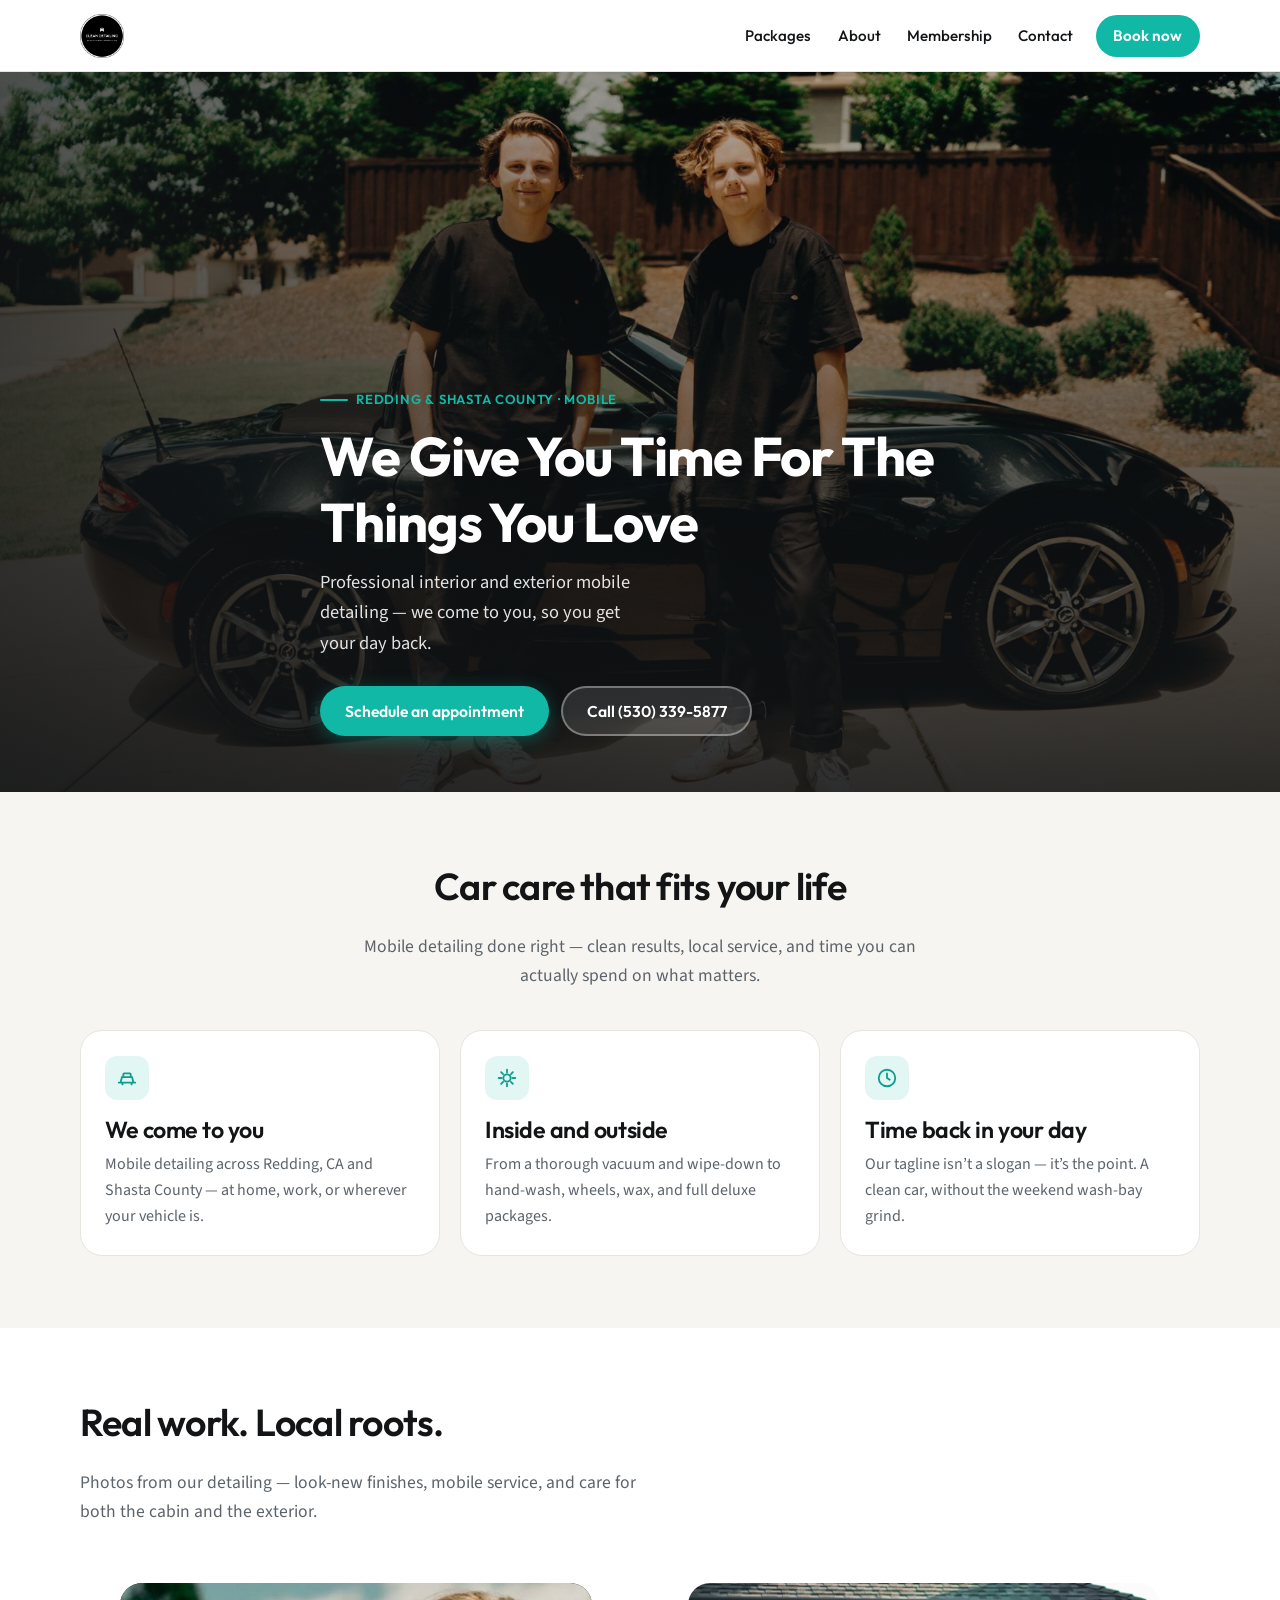
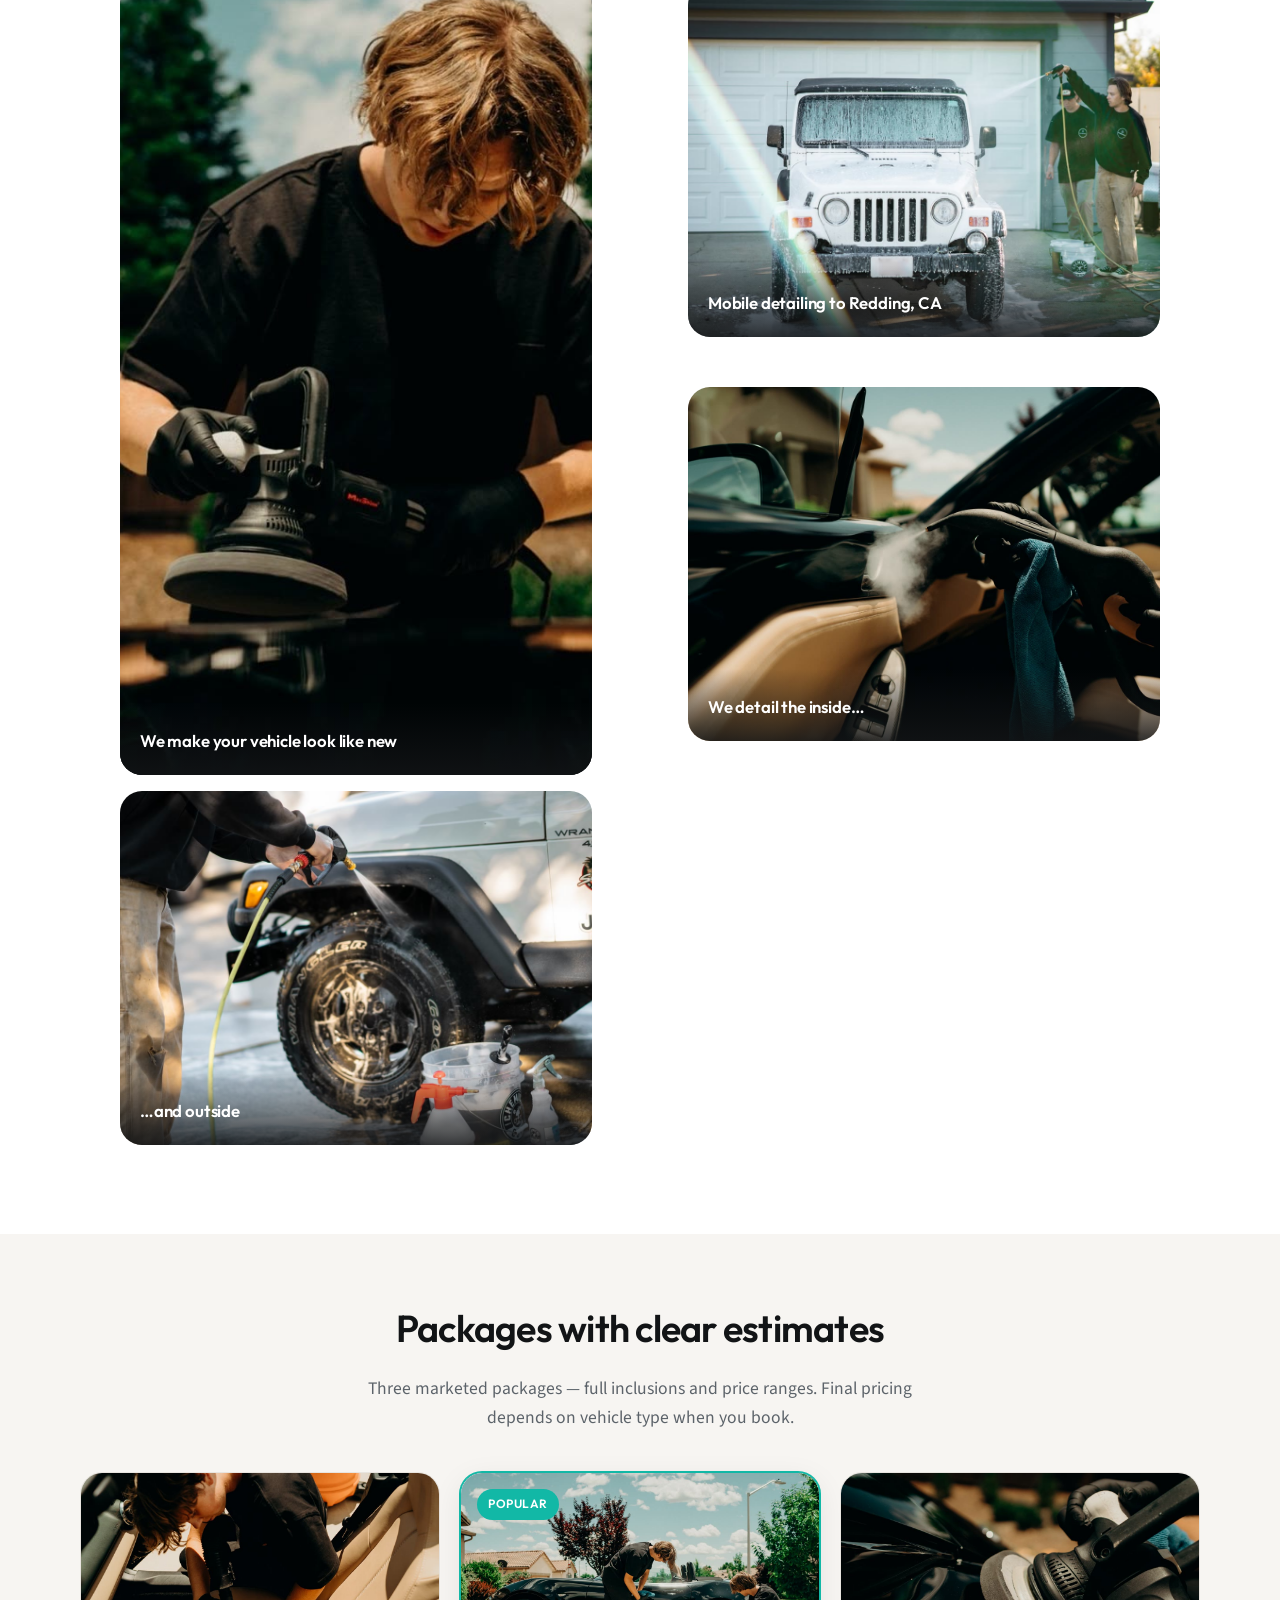
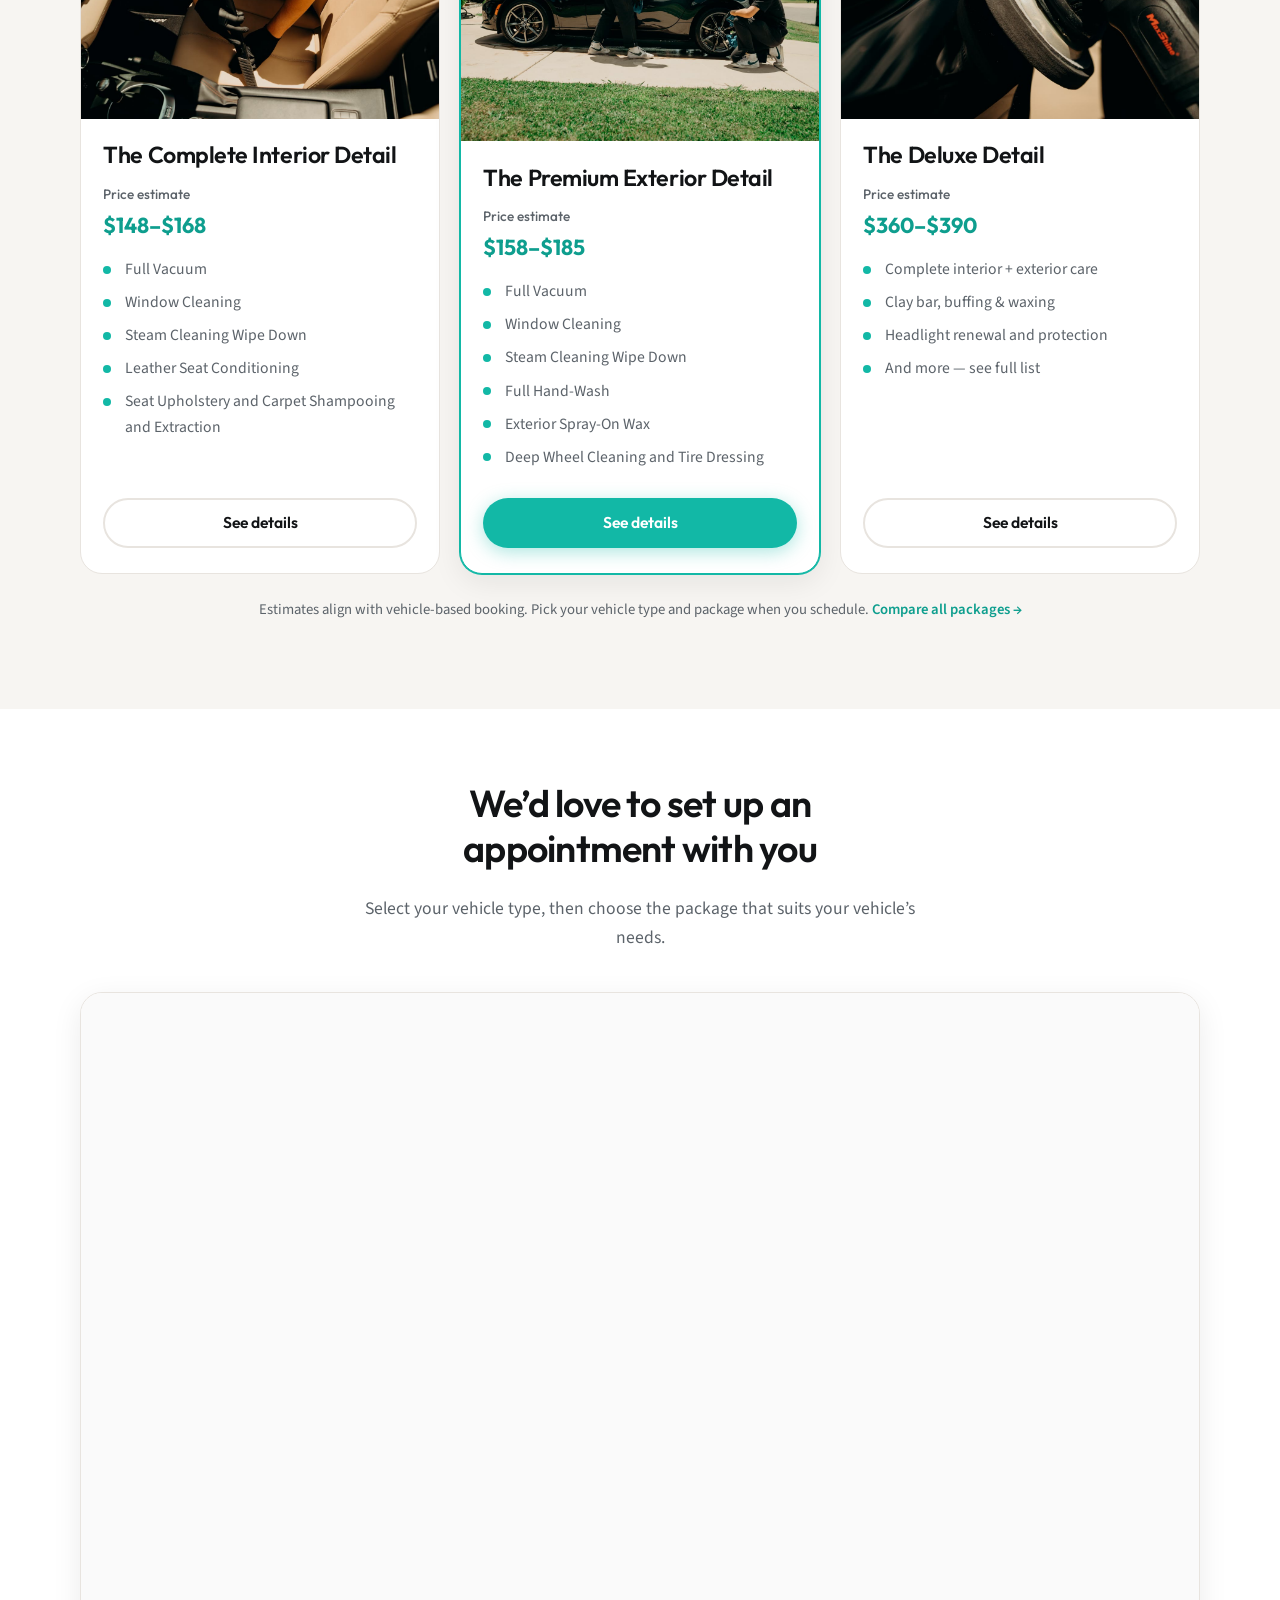
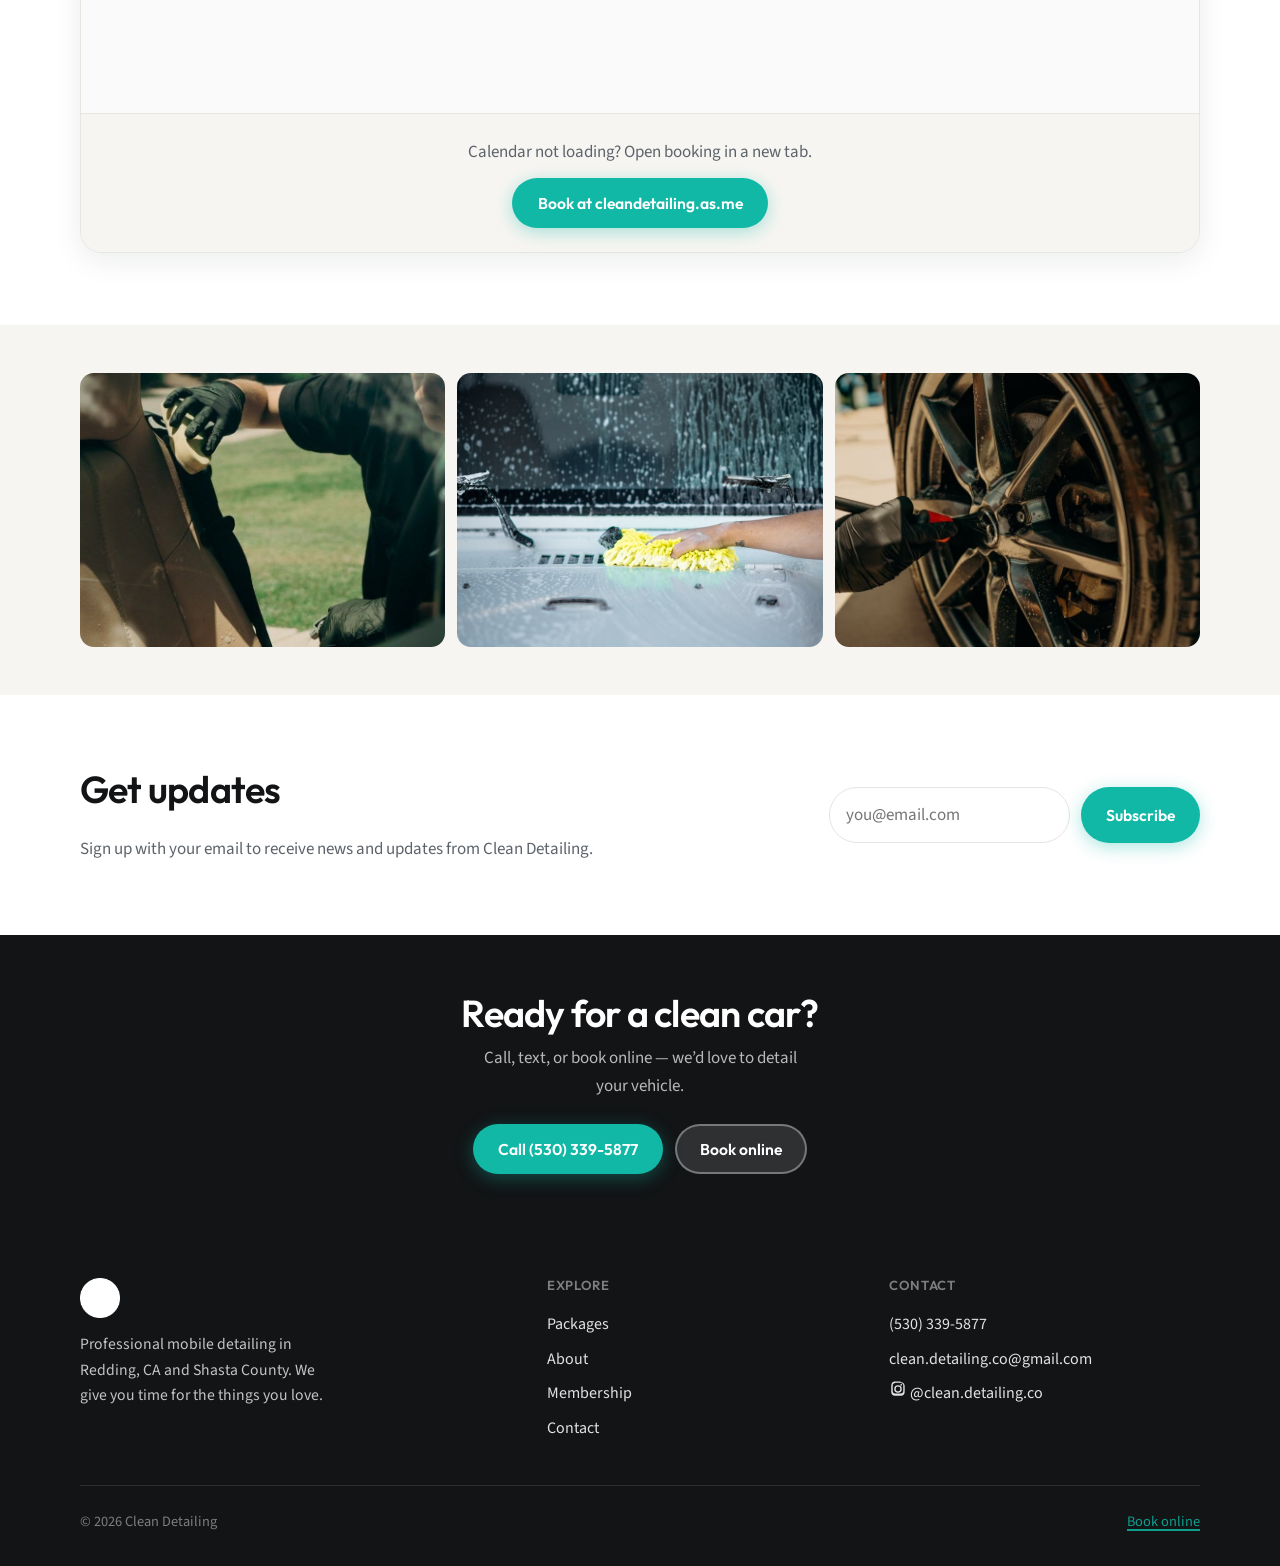
==== index.html @ 46a63266 "Initial commit: Clean Detailing static site redesign Netlify-ready static HTML/CSS/JS for cleandetai" ====
<!DOCTYPE html>
<html lang="en">
<head>
  <meta charset="utf-8">
  <meta name="viewport" content="width=device-width, initial-scale=1">
  <title>Clean Detailing — Mobile Auto Detailing in Redding &amp; Shasta County, CA</title>
  <meta name="description" content="Professional interior &amp; exterior mobile detailing in Redding, CA and Shasta County. We give you time for the things you love. Book online.">
  <link rel="icon" href="assets/img/favicon.ico" sizes="any">
  <link rel="preconnect" href="https://fonts.googleapis.com">
  <link rel="preconnect" href="https://fonts.gstatic.com" crossorigin>
  <link href="https://fonts.googleapis.com/css2?family=Outfit:wght@500;600;700&family=Source+Sans+3:wght@400;500;600&display=swap" rel="stylesheet">
  <link rel="stylesheet" href="assets/css/styles.css">
</head>
<body>
  <header class="site-header">
    <div class="container header-inner">
      <a class="logo" href="index.html">
        <img src="assets/img/logo.png" width="180" height="44" alt="Clean Detailing">
      </a>
      <button class="nav-toggle" type="button" aria-expanded="false" aria-controls="site-nav" aria-label="Open menu">
        <span></span><span></span><span></span>
      </button>
      <nav class="nav" id="site-nav" aria-label="Primary">
        <a href="packages.html">Packages</a>
        <a href="about.html">About</a>
        <a href="membership.html">Membership</a>
        <a href="contact.html">Contact</a>
        <a class="nav-cta" href="#book">Book now</a>
      </nav>
    </div>
  </header>

  <main>
    <section class="hero">
      <div class="hero-media" aria-hidden="true">
        <img src="assets/img/hero.jpg" alt="" width="1800" height="1200" fetchpriority="high">
      </div>
      <div class="container hero-content">
        <p class="eyebrow">Redding &amp; Shasta County · Mobile</p>
        <h1>We Give You Time For The Things You Love</h1>
        <p class="hero-lead">Professional interior and exterior mobile detailing — we come to you, so you get your day back.</p>
        <div class="btn-row">
          <a class="btn btn-primary" href="#book">Schedule an appointment</a>
          <a class="btn btn-ghost-light" href="tel:+15303395877">Call (530) 339-5877</a>
        </div>
      </div>
    </section>

    <section class="section section-warm">
      <div class="container">
        <div class="section-head centered reveal">
          <h2>Car care that fits your life</h2>
          <p>Mobile detailing done right — clean results, local service, and time you can actually spend on what matters.</p>
        </div>
        <div class="value-grid">
          <article class="value-card reveal">
            <div class="value-icon" aria-hidden="true">
              <svg viewBox="0 0 24 24" fill="none" stroke="currentColor" stroke-width="2" stroke-linecap="round"><path d="M3 17h18M5 17l1.5-6h11L19 17M8 11V8a1 1 0 011-1h6a1 1 0 011 1v3M7 17v2M17 17v2"/></svg>
            </div>
            <h3>We come to you</h3>
            <p>Mobile detailing across Redding, CA and Shasta County — at home, work, or wherever your vehicle is.</p>
          </article>
          <article class="value-card reveal">
            <div class="value-icon" aria-hidden="true">
              <svg viewBox="0 0 24 24" fill="none" stroke="currentColor" stroke-width="2" stroke-linecap="round"><path d="M12 3v3M12 18v3M3 12h3M18 12h3M5.6 5.6l2.1 2.1M16.3 16.3l2.1 2.1M5.6 18.4l2.1-2.1M16.3 7.7l2.1-2.1"/><circle cx="12" cy="12" r="4"/></svg>
            </div>
            <h3>Inside and outside</h3>
            <p>From a thorough vacuum and wipe-down to hand-wash, wheels, wax, and full deluxe packages.</p>
          </article>
          <article class="value-card reveal">
            <div class="value-icon" aria-hidden="true">
              <svg viewBox="0 0 24 24" fill="none" stroke="currentColor" stroke-width="2" stroke-linecap="round"><circle cx="12" cy="12" r="9"/><path d="M12 7v5l3 2"/></svg>
            </div>
            <h3>Time back in your day</h3>
            <p>Our tagline isn’t a slogan — it’s the point. A clean car, without the weekend wash-bay grind.</p>
          </article>
        </div>
      </div>
    </section>

    <section class="section">
      <div class="container">
        <div class="section-head reveal">
          <h2>Real work. Local roots.</h2>
          <p>Photos from our detailing — look-new finishes, mobile service, and care for both the cabin and the exterior.</p>
        </div>
        <div class="story-grid">
          <figure class="story-card reveal">
            <img src="assets/img/story-new.jpg" alt="Freshly detailed vehicle with a glossy, like-new finish" width="1200" height="900" loading="lazy">
            <figcaption>We make your vehicle look like new</figcaption>
          </figure>
          <figure class="story-card reveal">
            <img src="assets/img/story-mobile.jpg" alt="Mobile detailing setup serving Redding, California" width="1200" height="900" loading="lazy">
            <figcaption>Mobile detailing to Redding, CA</figcaption>
          </figure>
          <figure class="story-card reveal">
            <img src="assets/img/story-inside.jpg" alt="Clean vehicle interior after vacuum, wipe-down, and detailing" width="1200" height="900" loading="lazy">
            <figcaption>We detail the inside…</figcaption>
          </figure>
          <figure class="story-card reveal">
            <img src="assets/img/story-outside.jpg" alt="Vehicle exterior after hand-wash, wheels, and wax" width="1200" height="900" loading="lazy">
            <figcaption>…and outside</figcaption>
          </figure>
        </div>
      </div>
    </section>

    <section class="section section-warm" id="packages-preview">
      <div class="container">
        <div class="section-head centered reveal">
          <h2>Packages with clear estimates</h2>
          <p>Three marketed packages — full inclusions and price ranges. Final pricing depends on vehicle type when you book.</p>
        </div>
        <div class="pkg-grid">
          <article class="pkg-card reveal">
            <div class="pkg-media">
              <img src="assets/img/pkg-interior.jpg" alt="Interior detailing in progress — seats and cabin" width="1200" height="825" loading="lazy">
            </div>
            <div class="pkg-body">
              <h3>The Complete Interior Detail</h3>
              <p class="pkg-price"><span>Price estimate</span>$148–$168</p>
              <ul>
                <li>Full Vacuum</li>
                <li>Window Cleaning</li>
                <li>Steam Cleaning Wipe Down</li>
                <li>Leather Seat Conditioning</li>
                <li>Seat Upholstery and Carpet Shampooing and Extraction</li>
              </ul>
              <a class="btn btn-secondary" href="packages.html">See details</a>
            </div>
          </article>
          <article class="pkg-card featured reveal">
            <div class="pkg-media">
              <span class="pkg-badge">Popular</span>
              <img src="assets/img/pkg-exterior.jpg" alt="Exterior hand-wash and wheel cleaning on a vehicle" width="1200" height="825" loading="lazy">
            </div>
            <div class="pkg-body">
              <h3>The Premium Exterior Detail</h3>
              <p class="pkg-price"><span>Price estimate</span>$158–$185</p>
              <ul>
                <li>Full Vacuum</li>
                <li>Window Cleaning</li>
                <li>Steam Cleaning Wipe Down</li>
                <li>Full Hand-Wash</li>
                <li>Exterior Spray-On Wax</li>
                <li>Deep Wheel Cleaning and Tire Dressing</li>
              </ul>
              <a class="btn btn-primary" href="packages.html">See details</a>
            </div>
          </article>
          <article class="pkg-card reveal">
            <div class="pkg-media">
              <img src="assets/img/pkg-deluxe.jpg" alt="Fully detailed vehicle after deluxe interior and exterior service" width="1200" height="825" loading="lazy">
            </div>
            <div class="pkg-body">
              <h3>The Deluxe Detail</h3>
              <p class="pkg-price"><span>Price estimate</span>$360–$390</p>
              <ul>
                <li>Complete interior + exterior care</li>
                <li>Clay bar, buffing &amp; waxing</li>
                <li>Headlight renewal and protection</li>
                <li>And more — see full list</li>
              </ul>
              <a class="btn btn-secondary" href="packages.html">See details</a>
            </div>
          </article>
        </div>
        <p class="price-note">Estimates align with vehicle-based booking. Pick your vehicle type and package when you schedule. <a class="inline-link" href="packages.html">Compare all packages →</a></p>
      </div>
    </section>

    <section class="section" id="book">
      <div class="container">
        <div class="section-head centered reveal">
          <h2>We’d love to set up an appointment with you</h2>
          <p>Select your vehicle type, then choose the package that suits your vehicle’s needs.</p>
        </div>
        <div class="booking-wrap reveal">
          <iframe
            class="booking-frame"
            src="https://app.acuityscheduling.com/schedule.php?owner=24860574"
            title="Schedule a Clean Detailing appointment"
            loading="lazy"
            allow="payment"
          ></iframe>
          <div class="booking-fallback">
            <p>Calendar not loading? Open booking in a new tab.</p>
            <a class="btn btn-primary" href="https://cleandetailing.as.me/" target="_blank" rel="noopener noreferrer">Book at cleandetailing.as.me</a>
          </div>
        </div>
      </div>
    </section>

    <section class="section-sm section-warm">
      <div class="container">
        <div class="photo-strip reveal">
          <figure>
            <img src="assets/img/strip-1.jpg" alt="Detailing results — clean exterior finish" width="1000" height="750" loading="lazy">
          </figure>
          <figure>
            <img src="assets/img/strip-2.jpg" alt="Close-up of professional mobile detailing work" width="1000" height="750" loading="lazy">
          </figure>
          <figure>
            <img src="assets/img/strip-3.jpg" alt="Vehicle after Clean Detailing service" width="1000" height="750" loading="lazy">
          </figure>
        </div>
      </div>
    </section>

    <section class="section">
      <div class="container">
        <div class="newsletter-box reveal">
          <div>
            <h2>Get updates</h2>
            <p style="margin:0;color:var(--ink-muted);">Sign up with your email to receive news and updates from Clean Detailing.</p>
          </div>
          <form class="newsletter-form" name="newsletter" method="POST" data-netlify="true" netlify-honeypot="bot-field" action="/thanks.html">
            <input type="hidden" name="form-name" value="newsletter">
            <p class="honeypot" aria-hidden="true">
              <label>Don’t fill this out: <input name="bot-field" tabindex="-1" autocomplete="off"></label>
            </p>
            <label class="sr-only" for="newsletter-email">Email address</label>
            <input id="newsletter-email" type="email" name="email" required placeholder="you@email.com" autocomplete="email">
            <button class="btn btn-primary" type="submit">Subscribe</button>
          </form>
        </div>
      </div>
    </section>

    <section class="cta-band">
      <div class="container">
        <h2>Ready for a clean car?</h2>
        <p>Call, text, or book online — we’d love to detail your vehicle.</p>
        <div class="btn-row">
          <a class="btn btn-primary" href="tel:+15303395877">Call (530) 339-5877</a>
          <a class="btn btn-ghost-light" href="#book">Book online</a>
        </div>
      </div>
    </section>
  </main>

  <footer class="site-footer">
    <div class="container">
      <div class="footer-grid">
        <div class="footer-brand">
          <a class="logo" href="index.html"><img src="assets/img/logo.png" alt="Clean Detailing" width="160" height="40"></a>
          <p>Professional mobile detailing in Redding, CA and Shasta County. We give you time for the things you love.</p>
        </div>
        <div class="footer-col">
          <h4>Explore</h4>
          <a href="packages.html">Packages</a>
          <a href="about.html">About</a>
          <a href="membership.html">Membership</a>
          <a href="contact.html">Contact</a>
        </div>
        <div class="footer-col">
          <h4>Contact</h4>
          <a href="tel:+15303395877">(530) 339-5877</a>
          <a href="mailto:clean.detailing.co@gmail.com">clean.detailing.co@gmail.com</a>
          <a class="footer-social" href="https://instagram.com/clean.detailing.co" target="_blank" rel="noopener noreferrer">
            <svg viewBox="0 0 24 24" fill="currentColor" aria-hidden="true"><path d="M12 7a5 5 0 100 10 5 5 0 000-10zm0 8.2A3.2 3.2 0 1112 8.8a3.2 3.2 0 010 6.4zM17.5 6.4a1.2 1.2 0 11-2.4 0 1.2 1.2 0 012.4 0zM12 2c-2.7 0-3.1.01-4.2.06-2.7.12-4.6 2-4.7 4.7C3.01 8.9 3 9.3 3 12s.01 3.1.06 4.2c.12 2.7 2 4.6 4.7 4.7 1.1.05 1.5.06 4.2.06s3.1-.01 4.2-.06c2.7-.12 4.6-2 4.7-4.7.05-1.1.06-1.5.06-4.2s-.01-3.1-.06-4.2c-.12-2.7-2-4.6-4.7-4.7C15.1 2.01 14.7 2 12 2zm0 1.8c2.7 0 3 .01 4 .06 1.8.08 2.9 1.2 3 3 .05 1 .06 1.3.06 4s-.01 3-.06 4c-.08 1.8-1.2 2.9-3 3-1 .05-1.3.06-4 .06s-3-.01-4-.06c-1.8-.08-2.9-1.2-3-3-.05-1-.06-1.3-.06-4s.01-3 .06-4c.08-1.8 1.2-2.9 3-3 1-.05 1.3-.06 4-.06z"/></svg>
            @clean.detailing.co
          </a>
        </div>
      </div>
      <div class="footer-bottom">
        <span>© <span id="y"></span> Clean Detailing</span>
        <a href="https://cleandetailing.as.me/" target="_blank" rel="noopener noreferrer">Book online</a>
      </div>
    </div>
  </footer>
  <script>document.getElementById("y").textContent = new Date().getFullYear();</script>
  <script src="assets/js/main.js" defer></script>
</body>
</html>
---- assets/css/styles.css ----
/* Clean Detailing — 2026 redesign
   Accent: crisp teal #12B8A6 (water / cleanliness)
   Type: Outfit (headings) + Source Sans 3 (body)
*/

:root {
  --bg: #ffffff;
  --bg-warm: #f7f5f2;
  --bg-dark: #121416;
  --bg-dark-elevated: #1a1d21;
  --ink: #121416;
  --ink-muted: #5c636a;
  --ink-soft: #8a9199;
  --border: #e8e4df;
  --border-dark: #2a2e33;
  --accent: #12b8a6;
  --accent-hover: #0e9e8e;
  --accent-soft: rgba(18, 184, 166, 0.12);
  --accent-glow: rgba(18, 184, 166, 0.35);
  --white: #ffffff;
  --radius: 14px;
  --radius-lg: 22px;
  --shadow: 0 8px 30px rgba(18, 20, 22, 0.08);
  --shadow-lg: 0 20px 50px rgba(18, 20, 22, 0.14);
  --header-h: 72px;
  --font-display: "Outfit", system-ui, sans-serif;
  --font-body: "Source Sans 3", system-ui, sans-serif;
  --ease: cubic-bezier(0.22, 1, 0.36, 1);
  --max: 1120px;
}

*, *::before, *::after { box-sizing: border-box; }

html {
  scroll-behavior: smooth;
  -webkit-text-size-adjust: 100%;
}

body {
  margin: 0;
  font-family: var(--font-body);
  font-size: 1.0625rem;
  line-height: 1.65;
  color: var(--ink);
  background: var(--bg);
  font-weight: 400;
}

img { max-width: 100%; height: auto; display: block; }
a { color: var(--accent-hover); text-decoration-thickness: 1.5px; text-underline-offset: 3px; }
a:hover { color: var(--accent); }
h1, h2, h3, h4 {
  font-family: var(--font-display);
  font-weight: 600;
  line-height: 1.2;
  letter-spacing: -0.02em;
  margin: 0 0 0.6em;
  color: var(--ink);
}
h1 { font-size: clamp(2.1rem, 5vw, 3.4rem); font-weight: 700; }
h2 { font-size: clamp(1.65rem, 3.5vw, 2.35rem); }
h3 { font-size: clamp(1.2rem, 2vw, 1.45rem); }
p { margin: 0 0 1em; }
ul { margin: 0 0 1em; padding-left: 1.15em; }
li { margin-bottom: 0.35em; }

.sr-only {
  position: absolute; width: 1px; height: 1px; padding: 0; margin: -1px;
  overflow: hidden; clip: rect(0,0,0,0); white-space: nowrap; border: 0;
}

.container {
  width: min(100% - 2rem, var(--max));
  margin-inline: auto;
}
.container-wide {
  width: min(100% - 2rem, 1280px);
  margin-inline: auto;
}

/* ----- Header ----- */
.site-header {
  position: sticky;
  top: 0;
  z-index: 100;
  height: var(--header-h);
  background: rgba(255, 255, 255, 0.92);
  backdrop-filter: blur(12px);
  -webkit-backdrop-filter: blur(12px);
  border-bottom: 1px solid var(--border);
  transition: box-shadow 0.3s var(--ease);
}
.site-header.is-scrolled { box-shadow: var(--shadow); }

.header-inner {
  display: flex;
  align-items: center;
  justify-content: space-between;
  height: var(--header-h);
  gap: 1rem;
}

.logo {
  display: flex;
  align-items: center;
  flex-shrink: 0;
  text-decoration: none;
}
.logo img {
  height: 44px;
  width: auto;
}

.nav {
  display: flex;
  align-items: center;
  gap: 0.15rem;
}
.nav a {
  font-family: var(--font-display);
  font-weight: 500;
  font-size: 0.95rem;
  color: var(--ink);
  text-decoration: none;
  padding: 0.45rem 0.75rem;
  border-radius: 8px;
  transition: background 0.2s, color 0.2s;
}
.nav a:hover,
.nav a[aria-current="page"] {
  background: var(--accent-soft);
  color: var(--accent-hover);
}

.nav-cta {
  display: inline-flex;
  align-items: center;
  gap: 0.4rem;
  margin-left: 0.5rem;
  padding: 0.55rem 1.1rem !important;
  background: var(--accent) !important;
  color: var(--white) !important;
  border-radius: 999px !important;
  font-weight: 600 !important;
}
.nav-cta:hover {
  background: var(--accent-hover) !important;
  color: var(--white) !important;
}

.nav-toggle {
  display: none;
  width: 44px;
  height: 44px;
  border: 1px solid var(--border);
  border-radius: 10px;
  background: var(--bg);
  cursor: pointer;
  align-items: center;
  justify-content: center;
  flex-direction: column;
  gap: 5px;
  padding: 0;
}
.nav-toggle span {
  display: block;
  width: 18px;
  height: 2px;
  background: var(--ink);
  border-radius: 1px;
  transition: transform 0.25s var(--ease), opacity 0.2s;
}
.nav-toggle[aria-expanded="true"] span:nth-child(1) { transform: translateY(7px) rotate(45deg); }
.nav-toggle[aria-expanded="true"] span:nth-child(2) { opacity: 0; }
.nav-toggle[aria-expanded="true"] span:nth-child(3) { transform: translateY(-7px) rotate(-45deg); }

@media (max-width: 860px) {
  .nav-toggle { display: flex; }
  .nav {
    position: fixed;
    inset: var(--header-h) 0 auto 0;
    flex-direction: column;
    align-items: stretch;
    gap: 0.25rem;
    padding: 1rem;
    background: var(--bg);
    border-bottom: 1px solid var(--border);
    box-shadow: var(--shadow-lg);
    transform: translateY(-120%);
    opacity: 0;
    pointer-events: none;
    transition: transform 0.35s var(--ease), opacity 0.25s;
  }
  .nav.is-open {
    transform: translateY(0);
    opacity: 1;
    pointer-events: auto;
  }
  .nav a { padding: 0.85rem 1rem; }
  .nav-cta { margin: 0.5rem 0 0; justify-content: center; }
}

/* ----- Buttons ----- */
.btn {
  display: inline-flex;
  align-items: center;
  justify-content: center;
  gap: 0.45rem;
  font-family: var(--font-display);
  font-weight: 600;
  font-size: 0.98rem;
  padding: 0.85rem 1.45rem;
  border-radius: 999px;
  border: 2px solid transparent;
  text-decoration: none;
  cursor: pointer;
  transition: background 0.2s, color 0.2s, border-color 0.2s, transform 0.2s var(--ease), box-shadow 0.2s;
  line-height: 1.2;
}
.btn:active { transform: scale(0.98); }
.btn-primary {
  background: var(--accent);
  color: var(--white);
  box-shadow: 0 4px 18px var(--accent-glow);
}
.btn-primary:hover {
  background: var(--accent-hover);
  color: var(--white);
}
.btn-secondary {
  background: transparent;
  color: var(--ink);
  border-color: var(--border);
}
.btn-secondary:hover {
  border-color: var(--accent);
  color: var(--accent-hover);
  background: var(--accent-soft);
}
.btn-dark {
  background: var(--bg-dark);
  color: var(--white);
}
.btn-dark:hover {
  background: var(--bg-dark-elevated);
  color: var(--white);
}
.btn-ghost-light {
  background: rgba(255,255,255,0.12);
  color: var(--white);
  border-color: rgba(255,255,255,0.35);
}
.btn-ghost-light:hover {
  background: rgba(255,255,255,0.22);
  color: var(--white);
}
.btn-row {
  display: flex;
  flex-wrap: wrap;
  gap: 0.75rem;
  margin-top: 1.5rem;
}

/* ----- Hero ----- */
.hero {
  position: relative;
  min-height: min(88vh, 720px);
  display: grid;
  align-items: end;
  color: var(--white);
  overflow: hidden;
  background: var(--bg-dark);
}
.hero-media {
  position: absolute;
  inset: 0;
}
.hero-media img {
  width: 100%;
  height: 100%;
  object-fit: cover;
  object-position: center 40%;
}
.hero-media::after {
  content: "";
  position: absolute;
  inset: 0;
  background:
    linear-gradient(180deg, rgba(18,20,22,0.25) 0%, rgba(18,20,22,0.55) 45%, rgba(18,20,22,0.88) 100%),
    linear-gradient(90deg, rgba(18,20,22,0.55) 0%, transparent 55%);
}
.hero-content {
  position: relative;
  z-index: 1;
  padding: 4.5rem 0 3.5rem;
  max-width: 640px;
}
.eyebrow {
  display: inline-flex;
  align-items: center;
  gap: 0.5rem;
  font-family: var(--font-display);
  font-size: 0.82rem;
  font-weight: 600;
  letter-spacing: 0.06em;
  text-transform: uppercase;
  color: var(--accent);
  margin-bottom: 0.85rem;
}
.eyebrow::before {
  content: "";
  width: 28px;
  height: 2px;
  background: var(--accent);
  border-radius: 1px;
}
.hero h1 {
  color: var(--white);
  margin-bottom: 0.75rem;
}
.hero-lead {
  font-size: 1.15rem;
  color: rgba(255,255,255,0.88);
  max-width: 36ch;
  margin-bottom: 0;
}
.hero .btn-row { margin-top: 1.75rem; }

/* ----- Sections ----- */
.section {
  padding: 4.5rem 0;
}
.section-sm { padding: 3rem 0; }
.section-dark {
  background: var(--bg-dark);
  color: rgba(255,255,255,0.88);
}
.section-dark h2,
.section-dark h3 { color: var(--white); }
.section-warm { background: var(--bg-warm); }
.section-head {
  max-width: 560px;
  margin-bottom: 2.5rem;
}
.section-head.centered {
  margin-inline: auto;
  text-align: center;
}
.section-head p {
  color: var(--ink-muted);
  font-size: 1.1rem;
  margin: 0;
}
.section-dark .section-head p { color: rgba(255,255,255,0.7); }
.accent-dot {
  color: var(--accent);
}

/* ----- Value props ----- */
.value-grid {
  display: grid;
  grid-template-columns: repeat(3, 1fr);
  gap: 1.25rem;
}
@media (max-width: 800px) {
  .value-grid { grid-template-columns: 1fr; }
}
.value-card {
  background: var(--bg);
  border: 1px solid var(--border);
  border-radius: var(--radius-lg);
  padding: 1.6rem 1.5rem;
  transition: border-color 0.25s, box-shadow 0.25s var(--ease), transform 0.25s var(--ease);
}
.value-card:hover {
  border-color: var(--accent);
  box-shadow: var(--shadow);
  transform: translateY(-3px);
}
.value-icon {
  width: 44px;
  height: 44px;
  border-radius: 12px;
  background: var(--accent-soft);
  color: var(--accent-hover);
  display: grid;
  place-items: center;
  margin-bottom: 1rem;
}
.value-icon svg { width: 22px; height: 22px; }
.value-card h3 { margin-bottom: 0.4rem; }
.value-card p {
  color: var(--ink-muted);
  margin: 0;
  font-size: 1rem;
}

/* ----- Photo story ----- */
.story-grid {
  display: grid;
  grid-template-columns: repeat(2, 1fr);
  gap: 1rem;
}
@media (max-width: 700px) {
  .story-grid { grid-template-columns: 1fr; }
}
.story-card {
  position: relative;
  border-radius: var(--radius-lg);
  overflow: hidden;
  aspect-ratio: 4 / 3;
  background: var(--bg-dark);
}
.story-card img {
  width: 100%;
  height: 100%;
  object-fit: cover;
  transition: transform 0.6s var(--ease);
}
.story-card:hover img { transform: scale(1.04); }
.story-card figcaption {
  position: absolute;
  left: 0; right: 0; bottom: 0;
  padding: 1.5rem 1.25rem 1.25rem;
  background: linear-gradient(transparent, rgba(18,20,22,0.85));
  color: var(--white);
  font-family: var(--font-display);
  font-weight: 600;
  font-size: 1.05rem;
  letter-spacing: -0.01em;
}
.story-card.tall { aspect-ratio: 3 / 4; }
@media (min-width: 701px) {
  .story-grid .story-card:nth-child(1) { grid-row: span 2; aspect-ratio: auto; min-height: 100%; }
  .story-grid .story-card:nth-child(1) img { position: absolute; inset: 0; }
}

/* ----- Package cards ----- */
.pkg-grid {
  display: grid;
  grid-template-columns: repeat(3, 1fr);
  gap: 1.25rem;
  align-items: stretch;
}
@media (max-width: 900px) {
  .pkg-grid { grid-template-columns: 1fr; max-width: 420px; margin-inline: auto; }
}
.pkg-card {
  background: var(--bg);
  border: 1px solid var(--border);
  border-radius: var(--radius-lg);
  overflow: hidden;
  display: flex;
  flex-direction: column;
  transition: box-shadow 0.3s var(--ease), transform 0.3s var(--ease), border-color 0.3s;
}
.pkg-card:hover {
  box-shadow: var(--shadow-lg);
  transform: translateY(-4px);
  border-color: transparent;
}
.pkg-card.featured {
  border-color: var(--accent);
  box-shadow: 0 0 0 1px var(--accent), var(--shadow);
}
.pkg-badge {
  position: absolute;
  top: 1rem;
  left: 1rem;
  background: var(--accent);
  color: var(--white);
  font-family: var(--font-display);
  font-size: 0.75rem;
  font-weight: 600;
  letter-spacing: 0.04em;
  text-transform: uppercase;
  padding: 0.35rem 0.7rem;
  border-radius: 999px;
}
.pkg-media {
  position: relative;
  aspect-ratio: 16 / 11;
  background: var(--bg-dark);
}
.pkg-media img {
  width: 100%;
  height: 100%;
  object-fit: cover;
}
.pkg-body {
  padding: 1.4rem 1.4rem 1.6rem;
  display: flex;
  flex-direction: column;
  flex: 1;
}
.pkg-price {
  font-family: var(--font-display);
  font-size: 1.35rem;
  font-weight: 700;
  color: var(--accent-hover);
  margin-bottom: 0.85rem;
}
.pkg-price span {
  font-size: 0.85rem;
  font-weight: 500;
  color: var(--ink-muted);
  display: block;
  margin-bottom: 0.15rem;
}
.pkg-body ul {
  list-style: none;
  padding: 0;
  margin: 0 0 1.25rem;
  flex: 1;
}
.pkg-body li {
  position: relative;
  padding-left: 1.35rem;
  margin-bottom: 0.45rem;
  font-size: 0.98rem;
  color: var(--ink-muted);
}
.pkg-body li::before {
  content: "";
  position: absolute;
  left: 0;
  top: 0.55em;
  width: 8px;
  height: 8px;
  border-radius: 50%;
  background: var(--accent);
}
.pkg-body .btn { width: 100%; }

/* ----- Photo strip ----- */
.photo-strip {
  display: grid;
  grid-template-columns: repeat(3, 1fr);
  gap: 0.75rem;
}
@media (max-width: 700px) {
  .photo-strip { grid-template-columns: 1fr; }
}
.photo-strip figure {
  margin: 0;
  border-radius: var(--radius);
  overflow: hidden;
  aspect-ratio: 4 / 3;
}
.photo-strip img {
  width: 100%;
  height: 100%;
  object-fit: cover;
}

/* ----- Booking ----- */
.booking-wrap {
  background: var(--bg);
  border-radius: var(--radius-lg);
  border: 1px solid var(--border);
  overflow: hidden;
  box-shadow: var(--shadow);
}
.booking-frame {
  width: 100%;
  min-height: 720px;
  border: 0;
  display: block;
  background: #fafafa;
}
.booking-fallback {
  padding: 1.5rem;
  text-align: center;
  border-top: 1px solid var(--border);
  background: var(--bg-warm);
}
.booking-fallback p {
  margin: 0 0 0.75rem;
  color: var(--ink-muted);
}

/* ----- Forms ----- */
.form {
  display: grid;
  gap: 1rem;
}
.form-row {
  display: grid;
  gap: 1rem;
}
@media (min-width: 640px) {
  .form-row.two { grid-template-columns: 1fr 1fr; }
}
.form label {
  display: grid;
  gap: 0.35rem;
  font-family: var(--font-display);
  font-size: 0.88rem;
  font-weight: 560;
  color: var(--ink);
}
.form input[type="text"],
.form input[type="email"],
.form input[type="tel"],
.form textarea {
  font: inherit;
  padding: 0.75rem 0.95rem;
  border: 1px solid var(--border);
  border-radius: 10px;
  background: var(--bg);
  color: var(--ink);
  transition: border-color 0.2s, box-shadow 0.2s;
  width: 100%;
}
.form input:focus,
.form textarea:focus {
  outline: none;
  border-color: var(--accent);
  box-shadow: 0 0 0 3px var(--accent-soft);
}
.form textarea { min-height: 140px; resize: vertical; }
.form .checkbox {
  display: flex;
  align-items: flex-start;
  gap: 0.65rem;
  font-weight: 400;
  font-family: var(--font-body);
  font-size: 1rem;
  color: var(--ink-muted);
}
.form .checkbox input {
  margin-top: 0.3rem;
  width: 1.1rem;
  height: 1.1rem;
  accent-color: var(--accent);
  flex-shrink: 0;
}
.honeypot {
  position: absolute;
  left: -9999px;
  opacity: 0;
  height: 0;
  overflow: hidden;
}
.newsletter-box {
  display: grid;
  gap: 1.5rem;
  align-items: center;
}
@media (min-width: 720px) {
  .newsletter-box {
    grid-template-columns: 1fr auto;
  }
}
.newsletter-form {
  display: flex;
  flex-wrap: wrap;
  gap: 0.65rem;
}
.newsletter-form input[type="email"] {
  flex: 1 1 220px;
  font: inherit;
  padding: 0.8rem 1rem;
  border: 1px solid var(--border);
  border-radius: 999px;
  background: var(--bg);
}
.newsletter-form input:focus {
  outline: none;
  border-color: var(--accent);
  box-shadow: 0 0 0 3px var(--accent-soft);
}

/* ----- Contact layout ----- */
.contact-grid {
  display: grid;
  gap: 2.5rem;
}
@media (min-width: 860px) {
  .contact-grid {
    grid-template-columns: 1fr 1.15fr;
    gap: 3rem;
    align-items: start;
  }
}
.contact-channels {
  display: grid;
  gap: 1rem;
}
.channel {
  display: flex;
  gap: 1rem;
  align-items: flex-start;
  padding: 1.15rem 1.2rem;
  background: var(--bg);
  border: 1px solid var(--border);
  border-radius: var(--radius);
  text-decoration: none;
  color: inherit;
  transition: border-color 0.2s, box-shadow 0.2s;
}
.channel:hover {
  border-color: var(--accent);
  box-shadow: var(--shadow);
}
.channel-icon {
  width: 42px;
  height: 42px;
  border-radius: 11px;
  background: var(--accent-soft);
  color: var(--accent-hover);
  display: grid;
  place-items: center;
  flex-shrink: 0;
}
.channel-icon svg { width: 20px; height: 20px; }
.channel strong {
  display: block;
  font-family: var(--font-display);
  font-weight: 600;
  color: var(--ink);
  margin-bottom: 0.15rem;
}
.channel span {
  color: var(--ink-muted);
  font-size: 0.98rem;
}
.note-box {
  margin-top: 1.5rem;
  padding: 1.15rem 1.25rem;
  background: var(--bg-warm);
  border-left: 3px solid var(--accent);
  border-radius: 0 var(--radius) var(--radius) 0;
  font-size: 0.98rem;
  color: var(--ink-muted);
}
.note-box strong { color: var(--ink); }

/* ----- About ----- */
.about-layout {
  display: grid;
  gap: 2.5rem;
  align-items: center;
}
@media (min-width: 860px) {
  .about-layout {
    grid-template-columns: 1.05fr 0.95fr;
    gap: 3.5rem;
  }
}
.about-copy p {
  color: var(--ink-muted);
  font-size: 1.08rem;
}
.about-photos {
  display: grid;
  gap: 1rem;
}
.about-photos figure {
  margin: 0;
  border-radius: var(--radius-lg);
  overflow: hidden;
}
.about-photos img {
  width: 100%;
  height: 100%;
  object-fit: cover;
  aspect-ratio: 4 / 3;
}
.about-photos figure:first-child img { aspect-ratio: 5 / 4; }

/* ----- Membership ----- */
.mem-hero-grid {
  display: grid;
  gap: 2rem;
  align-items: center;
}
@media (min-width: 860px) {
  .mem-hero-grid {
    grid-template-columns: 1fr 1fr;
    gap: 3rem;
  }
}
.perk-list {
  list-style: none;
  padding: 0;
  margin: 1.5rem 0;
}
.perk-list li {
  display: flex;
  gap: 0.85rem;
  align-items: flex-start;
  padding: 1rem 0;
  border-bottom: 1px solid var(--border);
  font-size: 1.08rem;
}
.perk-list li:last-child { border-bottom: 0; }
.perk-mark {
  width: 28px;
  height: 28px;
  border-radius: 50%;
  background: var(--accent);
  color: var(--white);
  display: grid;
  place-items: center;
  flex-shrink: 0;
  font-size: 0.85rem;
  font-weight: 700;
}
.mem-gallery {
  display: grid;
  grid-template-columns: repeat(2, 1fr);
  gap: 0.75rem;
}
.mem-gallery figure {
  margin: 0;
  border-radius: var(--radius);
  overflow: hidden;
  aspect-ratio: 1;
}
.mem-gallery img {
  width: 100%;
  height: 100%;
  object-fit: cover;
}

/* ----- Page hero (inner) ----- */
.page-hero {
  padding: 3.25rem 0 2.5rem;
  background: var(--bg-warm);
  border-bottom: 1px solid var(--border);
}
.page-hero h1 { margin-bottom: 0.5rem; }
.page-hero p {
  margin: 0;
  color: var(--ink-muted);
  font-size: 1.12rem;
  max-width: 50ch;
}

/* ----- CTA band ----- */
.cta-band {
  background: var(--bg-dark);
  color: rgba(255,255,255,0.88);
  padding: 3.5rem 0;
  text-align: center;
}
.cta-band h2 { color: var(--white); margin-bottom: 0.5rem; }
.cta-band p {
  color: rgba(255,255,255,0.7);
  max-width: 42ch;
  margin: 0 auto 1.5rem;
}
.cta-band .btn-row { justify-content: center; }

/* ----- Thanks ----- */
.thanks-panel {
  max-width: 480px;
  margin: 4rem auto;
  text-align: center;
  padding: 2.5rem 1.5rem;
}
.thanks-panel .check {
  width: 64px;
  height: 64px;
  border-radius: 50%;
  background: var(--accent-soft);
  color: var(--accent-hover);
  display: grid;
  place-items: center;
  margin: 0 auto 1.25rem;
  font-size: 1.75rem;
}

/* ----- Footer ----- */
.site-footer {
  background: var(--bg-dark);
  color: rgba(255,255,255,0.75);
  padding: 3rem 0 2rem;
}
.footer-grid {
  display: grid;
  gap: 2rem;
  margin-bottom: 2.5rem;
}
@media (min-width: 700px) {
  .footer-grid {
    grid-template-columns: 1.4fr 1fr 1fr;
  }
}
.footer-brand .logo img {
  height: 40px;
  margin-bottom: 0.85rem;
  filter: brightness(0) invert(1);
}
.footer-brand p {
  margin: 0;
  max-width: 32ch;
  font-size: 0.98rem;
}
.footer-col h4 {
  font-size: 0.82rem;
  font-weight: 600;
  letter-spacing: 0.06em;
  text-transform: uppercase;
  color: rgba(255,255,255,0.45);
  margin-bottom: 0.85rem;
}
.footer-col a {
  display: block;
  color: rgba(255,255,255,0.88);
  text-decoration: none;
  padding: 0.25rem 0;
  font-size: 1rem;
}
.footer-col a:hover { color: var(--accent); }
.footer-bottom {
  display: flex;
  flex-wrap: wrap;
  gap: 0.75rem 1.5rem;
  justify-content: space-between;
  align-items: center;
  padding-top: 1.5rem;
  border-top: 1px solid var(--border-dark);
  font-size: 0.9rem;
  color: rgba(255,255,255,0.45);
}
.footer-social {
  display: inline-flex;
  align-items: center;
  gap: 0.5rem;
  color: rgba(255,255,255,0.88);
  text-decoration: none;
}
.footer-social:hover { color: var(--accent); }
.footer-social svg { width: 18px; height: 18px; }

/* ----- Reveal motion ----- */
.reveal {
  opacity: 0;
  transform: translateY(18px);
  transition: opacity 0.7s var(--ease), transform 0.7s var(--ease);
}
.reveal.is-visible {
  opacity: 1;
  transform: none;
}

/* ----- Misc ----- */
.price-note {
  font-size: 0.92rem;
  color: var(--ink-muted);
  margin-top: 1.5rem;
  text-align: center;
}
.inline-link {
  color: var(--accent-hover);
  font-weight: 600;
  text-decoration: none;
}
.inline-link:hover { text-decoration: underline; }

@media (prefers-reduced-motion: reduce) {
  html { scroll-behavior: auto; }
  *, *::before, *::after {
    animation-duration: 0.01ms !important;
    transition-duration: 0.01ms !important;
  }
  .reveal { opacity: 1; transform: none; }
}
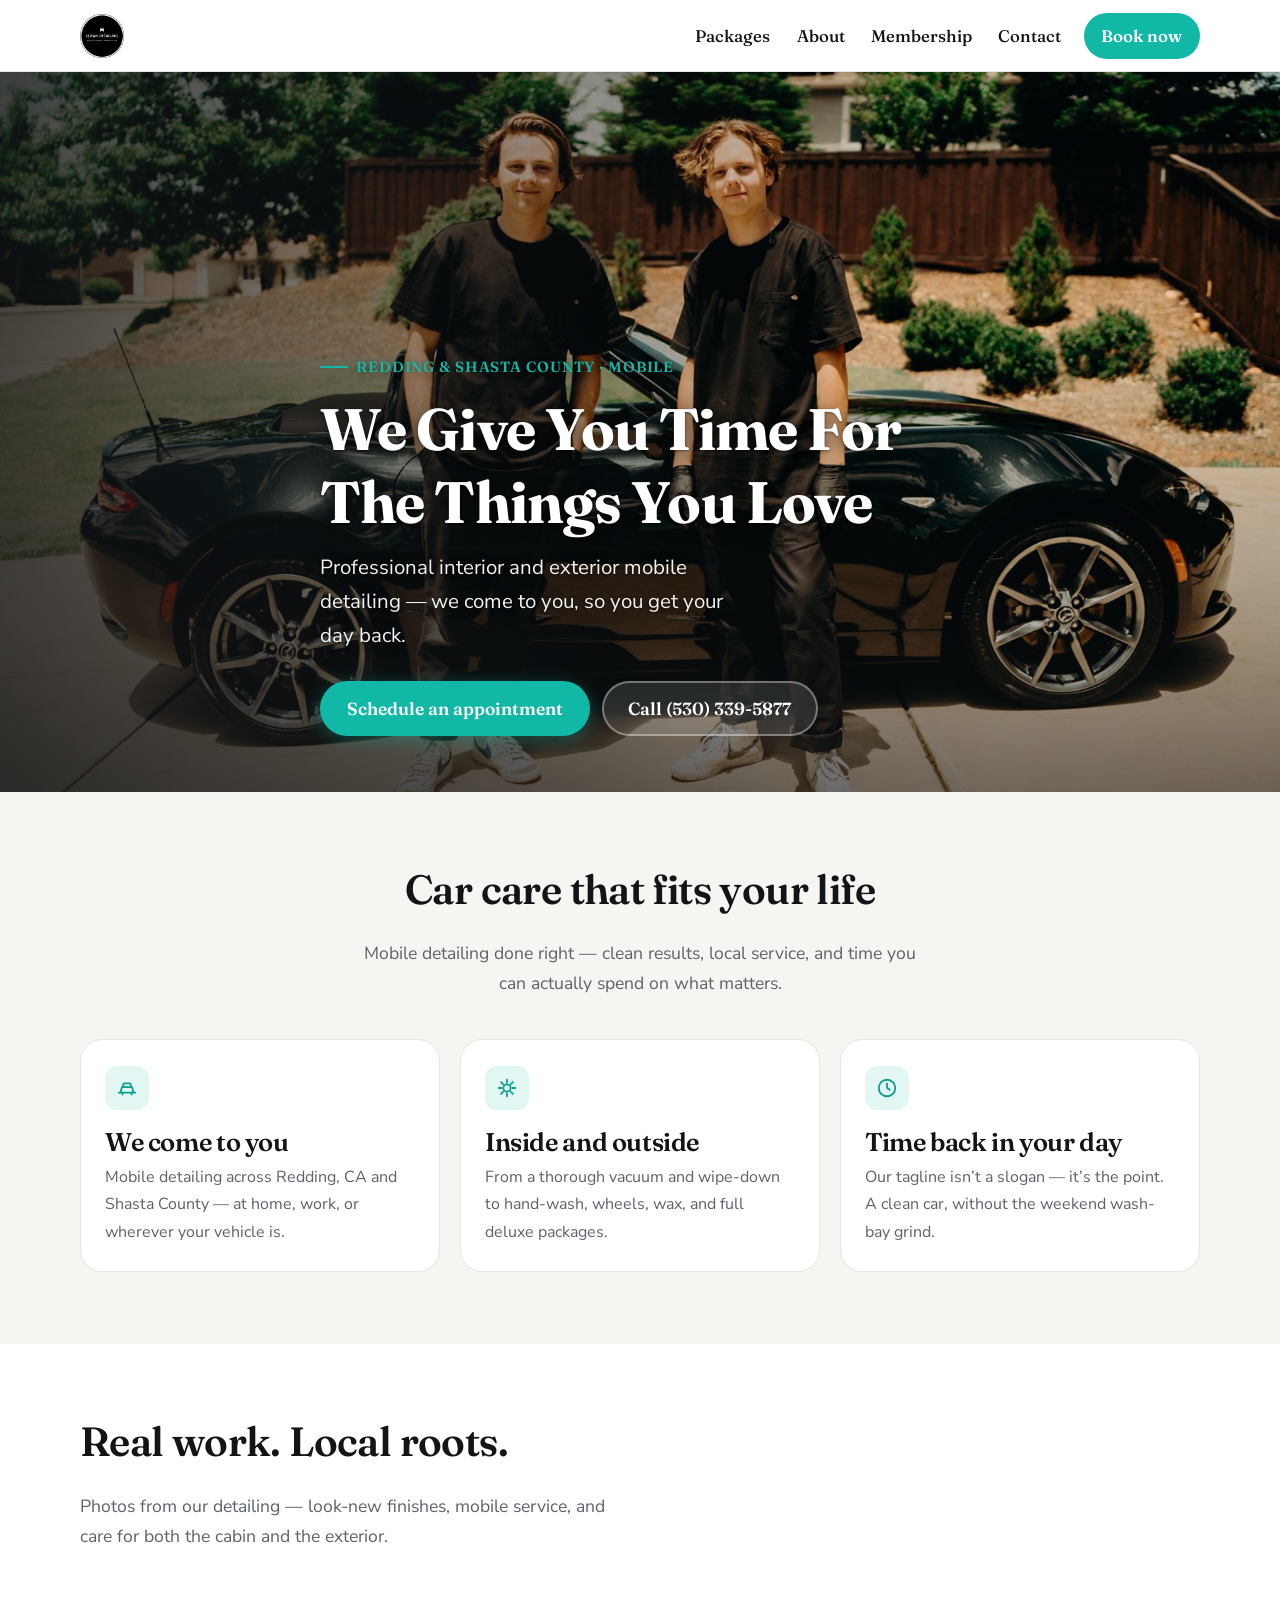
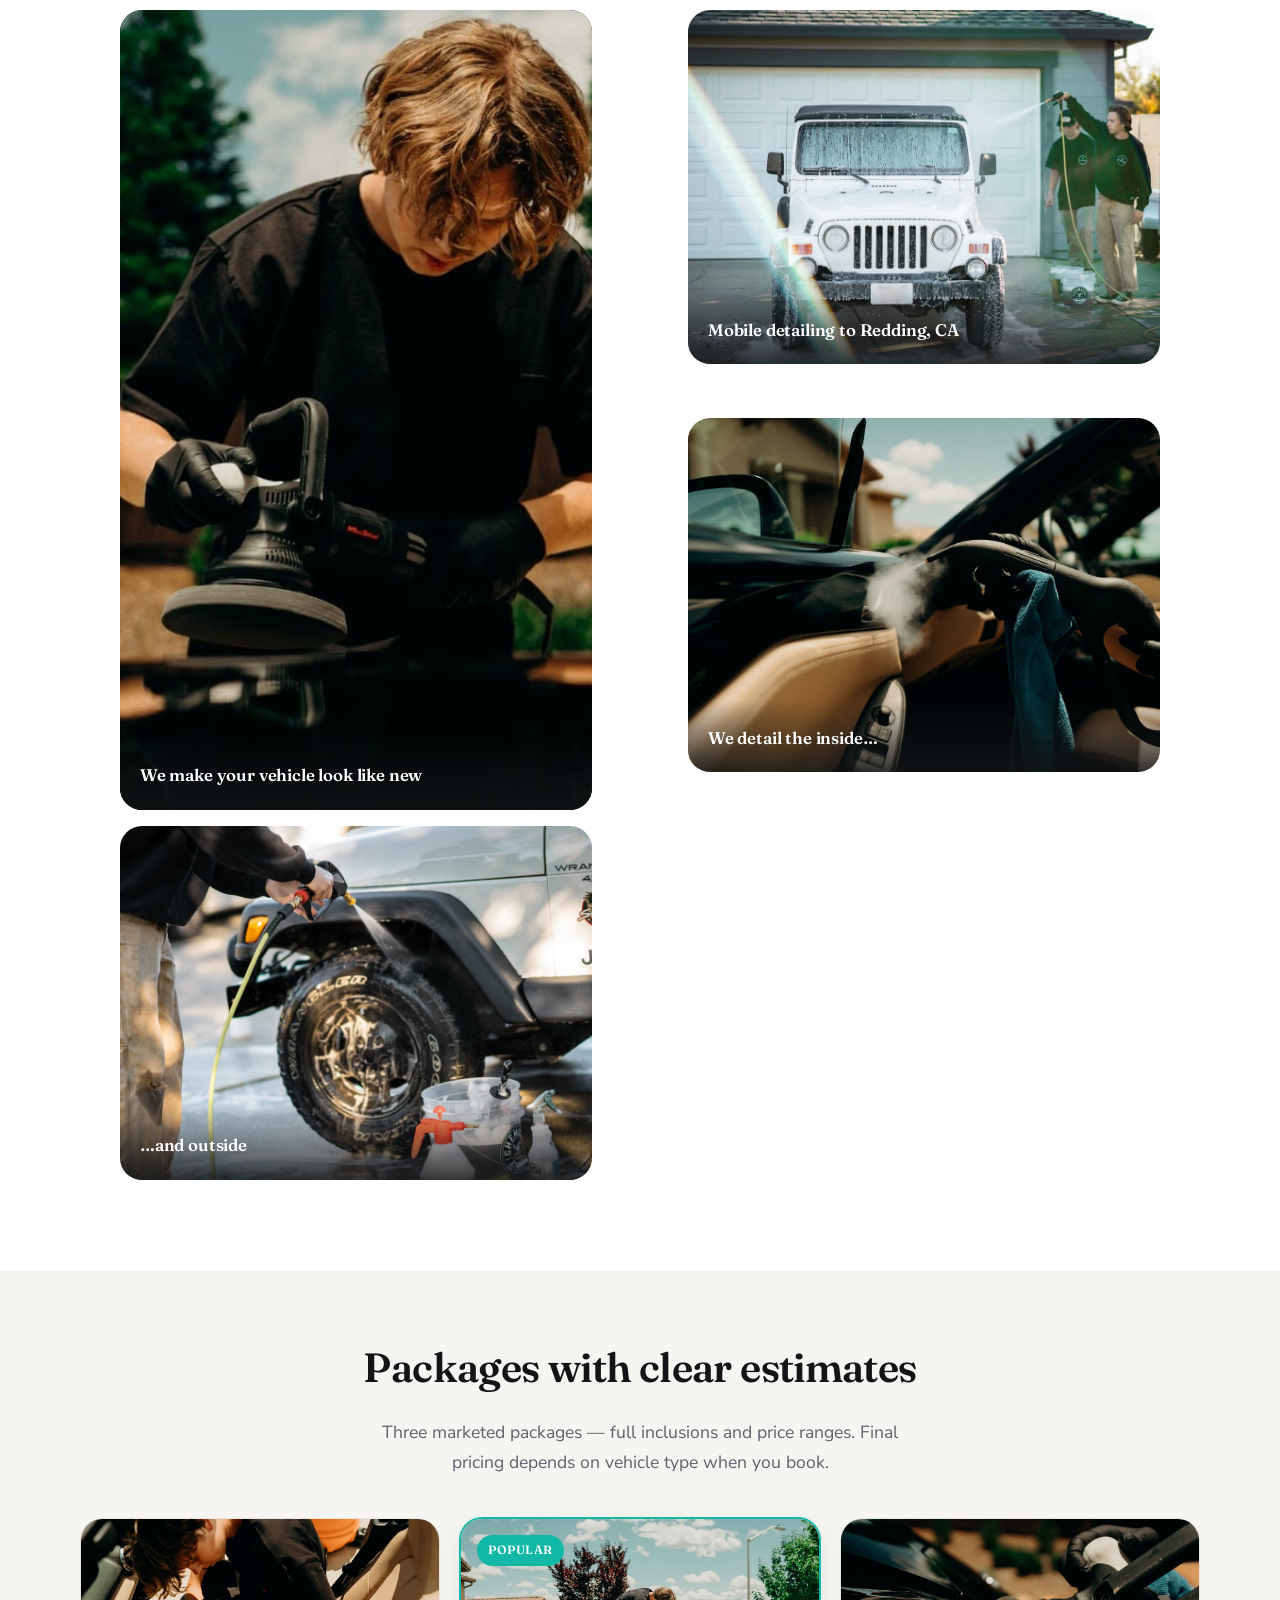
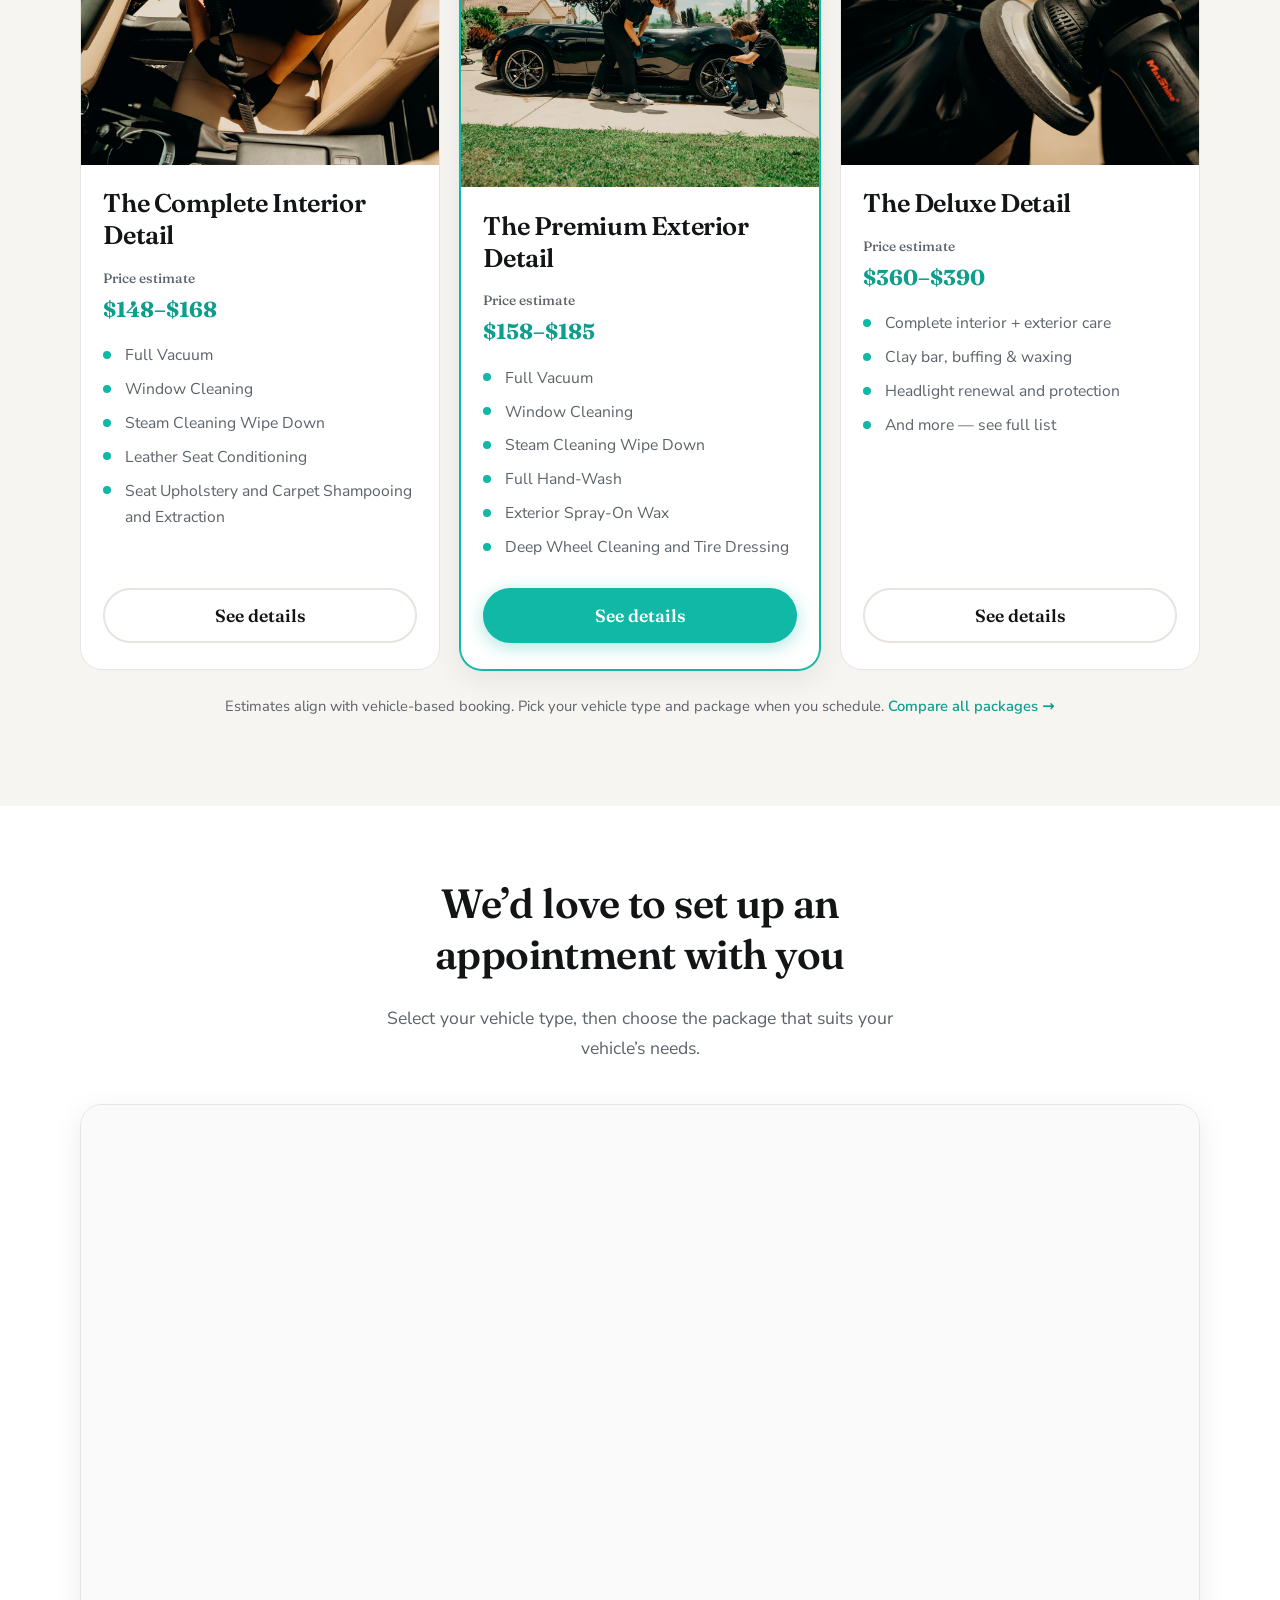
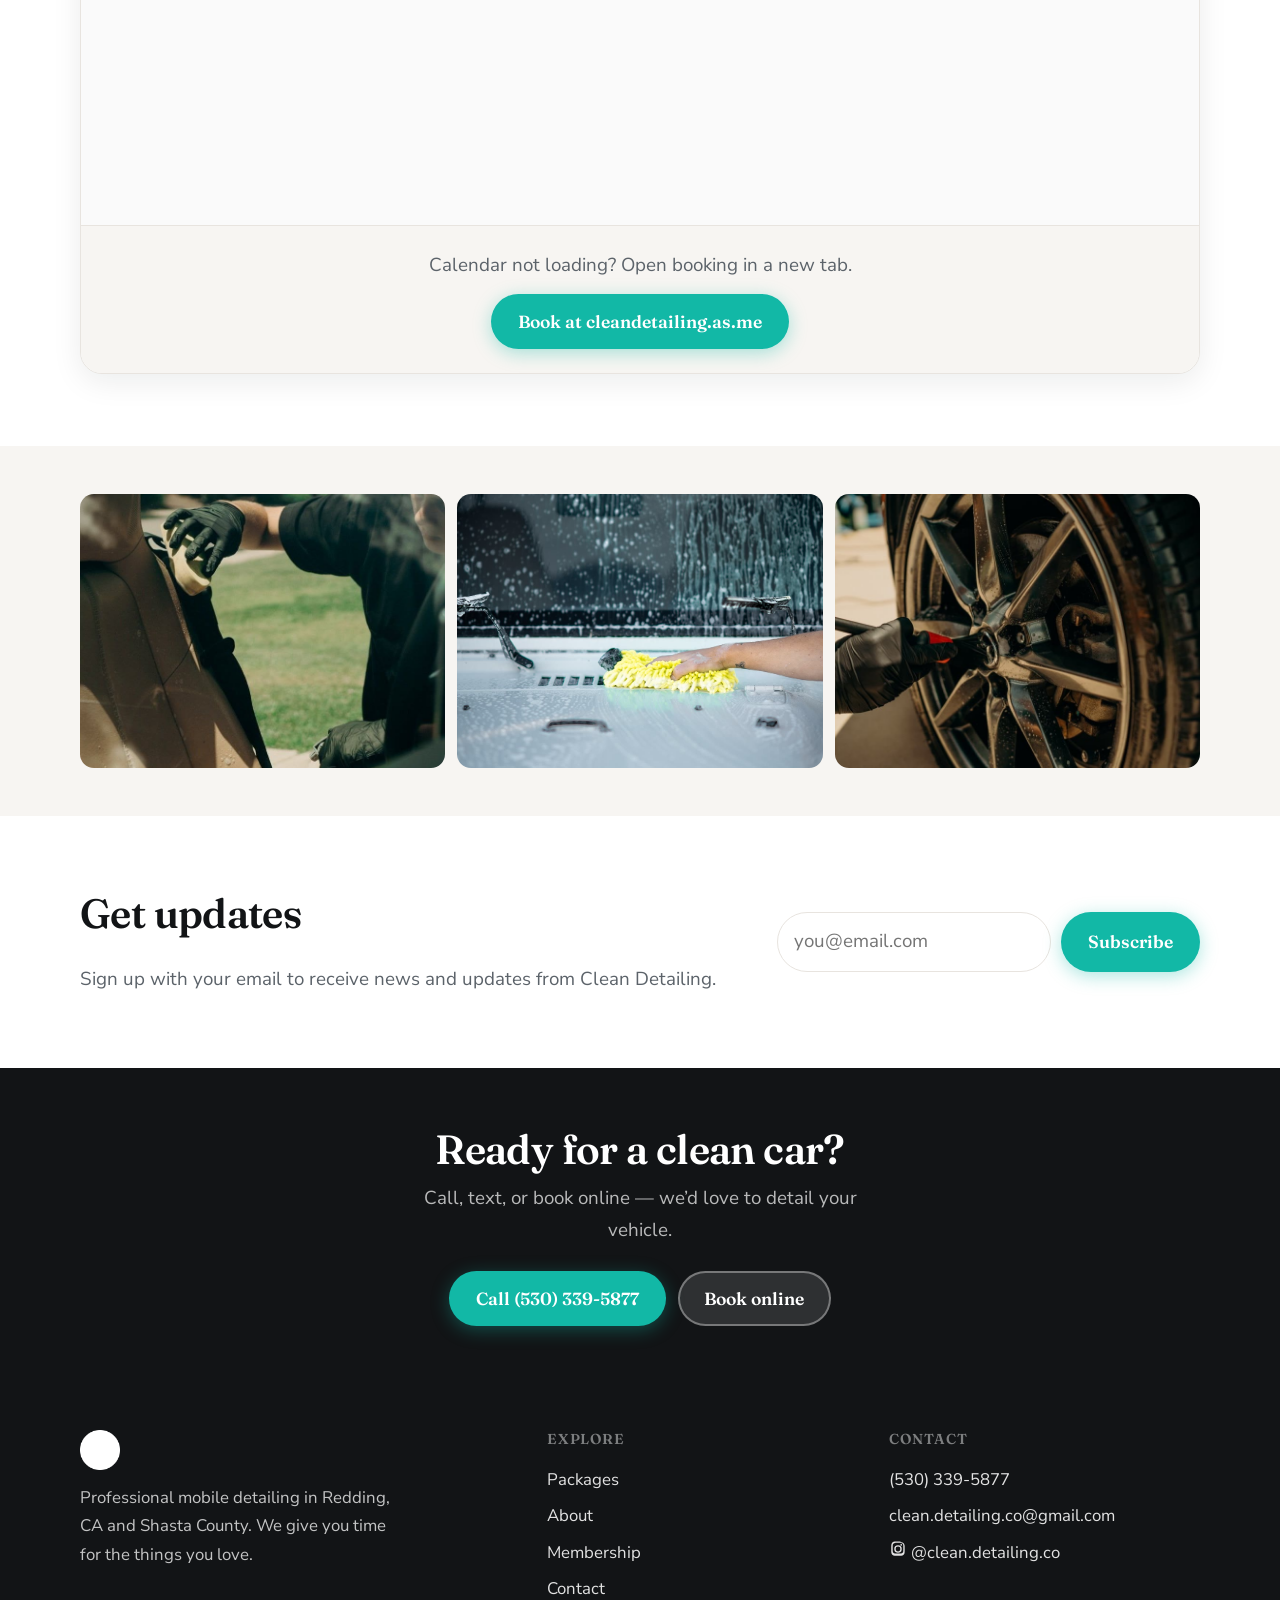
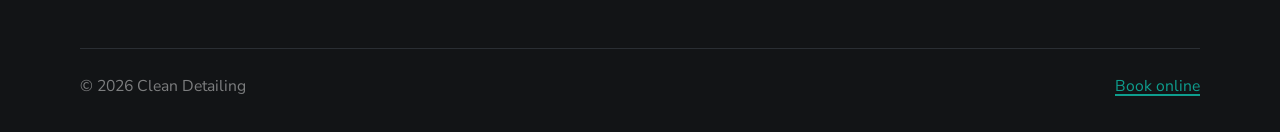
==== commit 94657a06: "Typography + readability refresh for Derek feedback Swap Outfit/Source Sans for Fraunces + Nunito Sa" ====
--- a/index.html
+++ b/index.html
@@ -8,7 +8,7 @@
   <link rel="icon" href="assets/img/favicon.ico" sizes="any">
   <link rel="preconnect" href="https://fonts.googleapis.com">
   <link rel="preconnect" href="https://fonts.gstatic.com" crossorigin>
-  <link href="https://fonts.googleapis.com/css2?family=Outfit:wght@500;600;700&family=Source+Sans+3:wght@400;500;600&display=swap" rel="stylesheet">
+  <link href="https://fonts.googleapis.com/css2?family=Fraunces:opsz,wght@9..144,500;9..144,600;9..144,700&family=Nunito+Sans:opsz,wght@6..12,400;6..12,500;6..12,600;6..12,700&display=swap" rel="stylesheet">
   <link rel="stylesheet" href="assets/css/styles.css">
 </head>
 <body>
--- a/assets/css/styles.css
+++ b/assets/css/styles.css
@@ -1,6 +1,6 @@
 /* Clean Detailing — 2026 redesign
    Accent: crisp teal #12B8A6 (water / cleanliness)
-   Type: Outfit (headings) + Source Sans 3 (body)
+   Type: Fraunces (headings) + Nunito Sans (body) — warm, craft/local
 */
 
 :root {
@@ -23,8 +23,8 @@
   --shadow: 0 8px 30px rgba(18, 20, 22, 0.08);
   --shadow-lg: 0 20px 50px rgba(18, 20, 22, 0.14);
   --header-h: 72px;
-  --font-display: "Outfit", system-ui, sans-serif;
-  --font-body: "Source Sans 3", system-ui, sans-serif;
+  --font-display: "Fraunces", Georgia, "Times New Roman", serif;
+  --font-body: "Nunito Sans", system-ui, sans-serif;
   --ease: cubic-bezier(0.22, 1, 0.36, 1);
   --max: 1120px;
 }
@@ -39,8 +39,8 @@
 body {
   margin: 0;
   font-family: var(--font-body);
-  font-size: 1.0625rem;
-  line-height: 1.65;
+  font-size: 1.175rem;
+  line-height: 1.7;
   color: var(--ink);
   background: var(--bg);
   font-weight: 400;
@@ -52,14 +52,14 @@
 h1, h2, h3, h4 {
   font-family: var(--font-display);
   font-weight: 600;
-  line-height: 1.2;
-  letter-spacing: -0.02em;
+  line-height: 1.25;
+  letter-spacing: -0.015em;
   margin: 0 0 0.6em;
   color: var(--ink);
 }
-h1 { font-size: clamp(2.1rem, 5vw, 3.4rem); font-weight: 700; }
-h2 { font-size: clamp(1.65rem, 3.5vw, 2.35rem); }
-h3 { font-size: clamp(1.2rem, 2vw, 1.45rem); }
+h1 { font-size: clamp(2.35rem, 5.2vw, 3.65rem); font-weight: 700; }
+h2 { font-size: clamp(1.85rem, 3.6vw, 2.55rem); }
+h3 { font-size: clamp(1.35rem, 2.2vw, 1.6rem); }
 p { margin: 0 0 1em; }
 ul { margin: 0 0 1em; padding-left: 1.15em; }
 li { margin-bottom: 0.35em; }
@@ -119,7 +119,7 @@
 .nav a {
   font-family: var(--font-display);
   font-weight: 500;
-  font-size: 0.95rem;
+  font-size: 1.05rem;
   color: var(--ink);
   text-decoration: none;
   padding: 0.45rem 0.75rem;
@@ -208,8 +208,8 @@
   gap: 0.45rem;
   font-family: var(--font-display);
   font-weight: 600;
-  font-size: 0.98rem;
-  padding: 0.85rem 1.45rem;
+  font-size: 1.1rem;
+  padding: 0.95rem 1.55rem;
   border-radius: 999px;
   border: 2px solid transparent;
   text-decoration: none;
@@ -285,9 +285,10 @@
   content: "";
   position: absolute;
   inset: 0;
+  /* Soft left scrim for text; light bottom fade — faces stay visible */
   background:
-    linear-gradient(180deg, rgba(18,20,22,0.25) 0%, rgba(18,20,22,0.55) 45%, rgba(18,20,22,0.88) 100%),
-    linear-gradient(90deg, rgba(18,20,22,0.55) 0%, transparent 55%);
+    linear-gradient(90deg, rgba(18,20,22,0.72) 0%, rgba(18,20,22,0.38) 38%, rgba(18,20,22,0.08) 62%, transparent 78%),
+    linear-gradient(180deg, rgba(18,20,22,0.12) 0%, transparent 35%, rgba(18,20,22,0.28) 78%, rgba(18,20,22,0.55) 100%);
 }
 .hero-content {
   position: relative;
@@ -300,7 +301,7 @@
   align-items: center;
   gap: 0.5rem;
   font-family: var(--font-display);
-  font-size: 0.82rem;
+  font-size: 0.92rem;
   font-weight: 600;
   letter-spacing: 0.06em;
   text-transform: uppercase;
@@ -317,12 +318,18 @@
 .hero h1 {
   color: var(--white);
   margin-bottom: 0.75rem;
+  text-shadow: 0 2px 18px rgba(0,0,0,0.55), 0 1px 3px rgba(0,0,0,0.45);
 }
 .hero-lead {
-  font-size: 1.15rem;
-  color: rgba(255,255,255,0.88);
+  font-size: 1.28rem;
+  line-height: 1.65;
+  color: rgba(255,255,255,0.95);
   max-width: 36ch;
   margin-bottom: 0;
+  text-shadow: 0 2px 14px rgba(0,0,0,0.5), 0 1px 2px rgba(0,0,0,0.4);
+}
+.hero .eyebrow {
+  text-shadow: 0 1px 8px rgba(0,0,0,0.45);
 }
 .hero .btn-row { margin-top: 1.75rem; }
 
@@ -834,7 +841,8 @@
 .page-hero p {
   margin: 0;
   color: var(--ink-muted);
-  font-size: 1.12rem;
+  font-size: 1.22rem;
+  line-height: 1.65;
   max-width: 50ch;
 }
 
@@ -896,10 +904,10 @@
 .footer-brand p {
   margin: 0;
   max-width: 32ch;
-  font-size: 0.98rem;
+  font-size: 1.05rem;
 }
 .footer-col h4 {
-  font-size: 0.82rem;
+  font-size: 0.9rem;
   font-weight: 600;
   letter-spacing: 0.06em;
   text-transform: uppercase;
@@ -911,7 +919,7 @@
   color: rgba(255,255,255,0.88);
   text-decoration: none;
   padding: 0.25rem 0;
-  font-size: 1rem;
+  font-size: 1.05rem;
 }
 .footer-col a:hover { color: var(--accent); }
 .footer-bottom {
@@ -922,7 +930,7 @@
   align-items: center;
   padding-top: 1.5rem;
   border-top: 1px solid var(--border-dark);
-  font-size: 0.9rem;
+  font-size: 0.98rem;
   color: rgba(255,255,255,0.45);
 }
 .footer-social {
@@ -968,3 +976,11 @@
   }
   .reveal { opacity: 1; transform: none; }
 }
+
+/* Accessibility: keep type comfortable on phones */
+@media (max-width: 600px) {
+  body { font-size: 1.125rem; line-height: 1.7; }
+  .hero-lead { font-size: 1.2rem; }
+  .nav a { font-size: 1.1rem; }
+  .btn { font-size: 1.05rem; }
+}
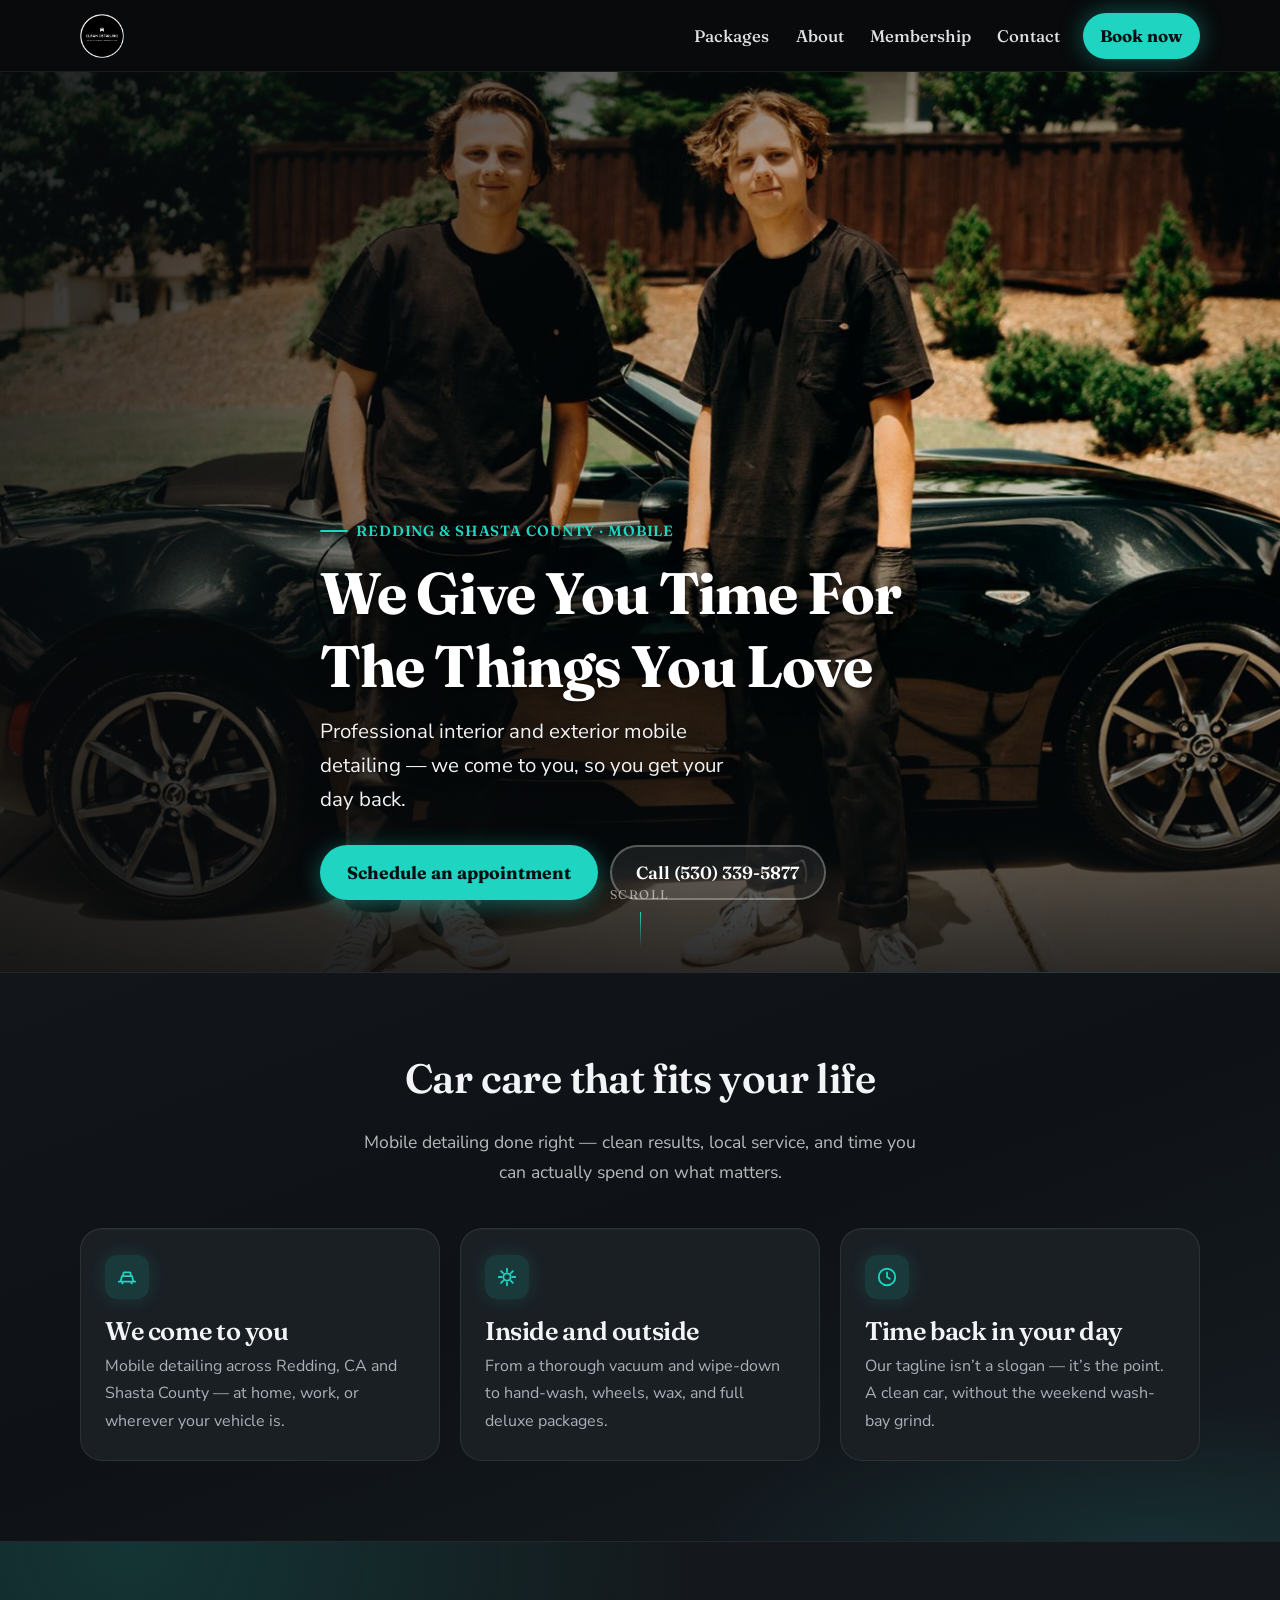
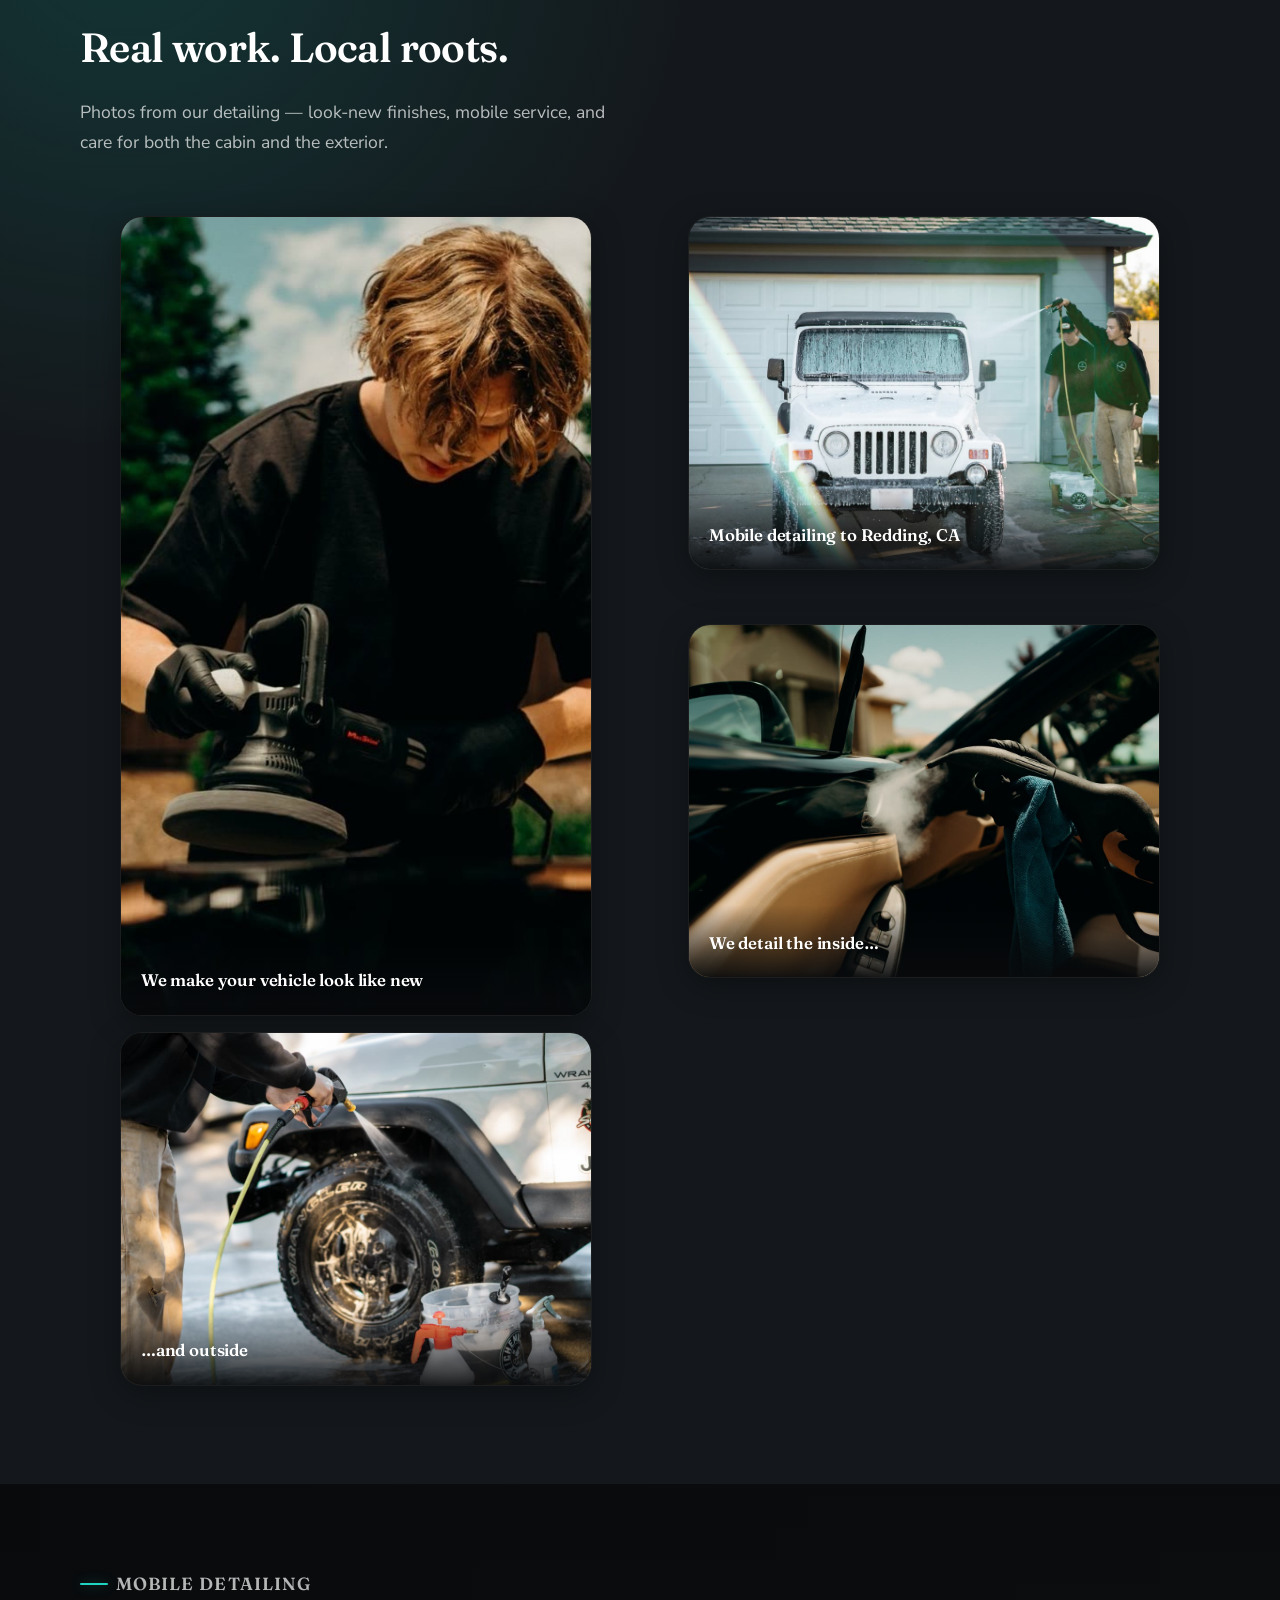
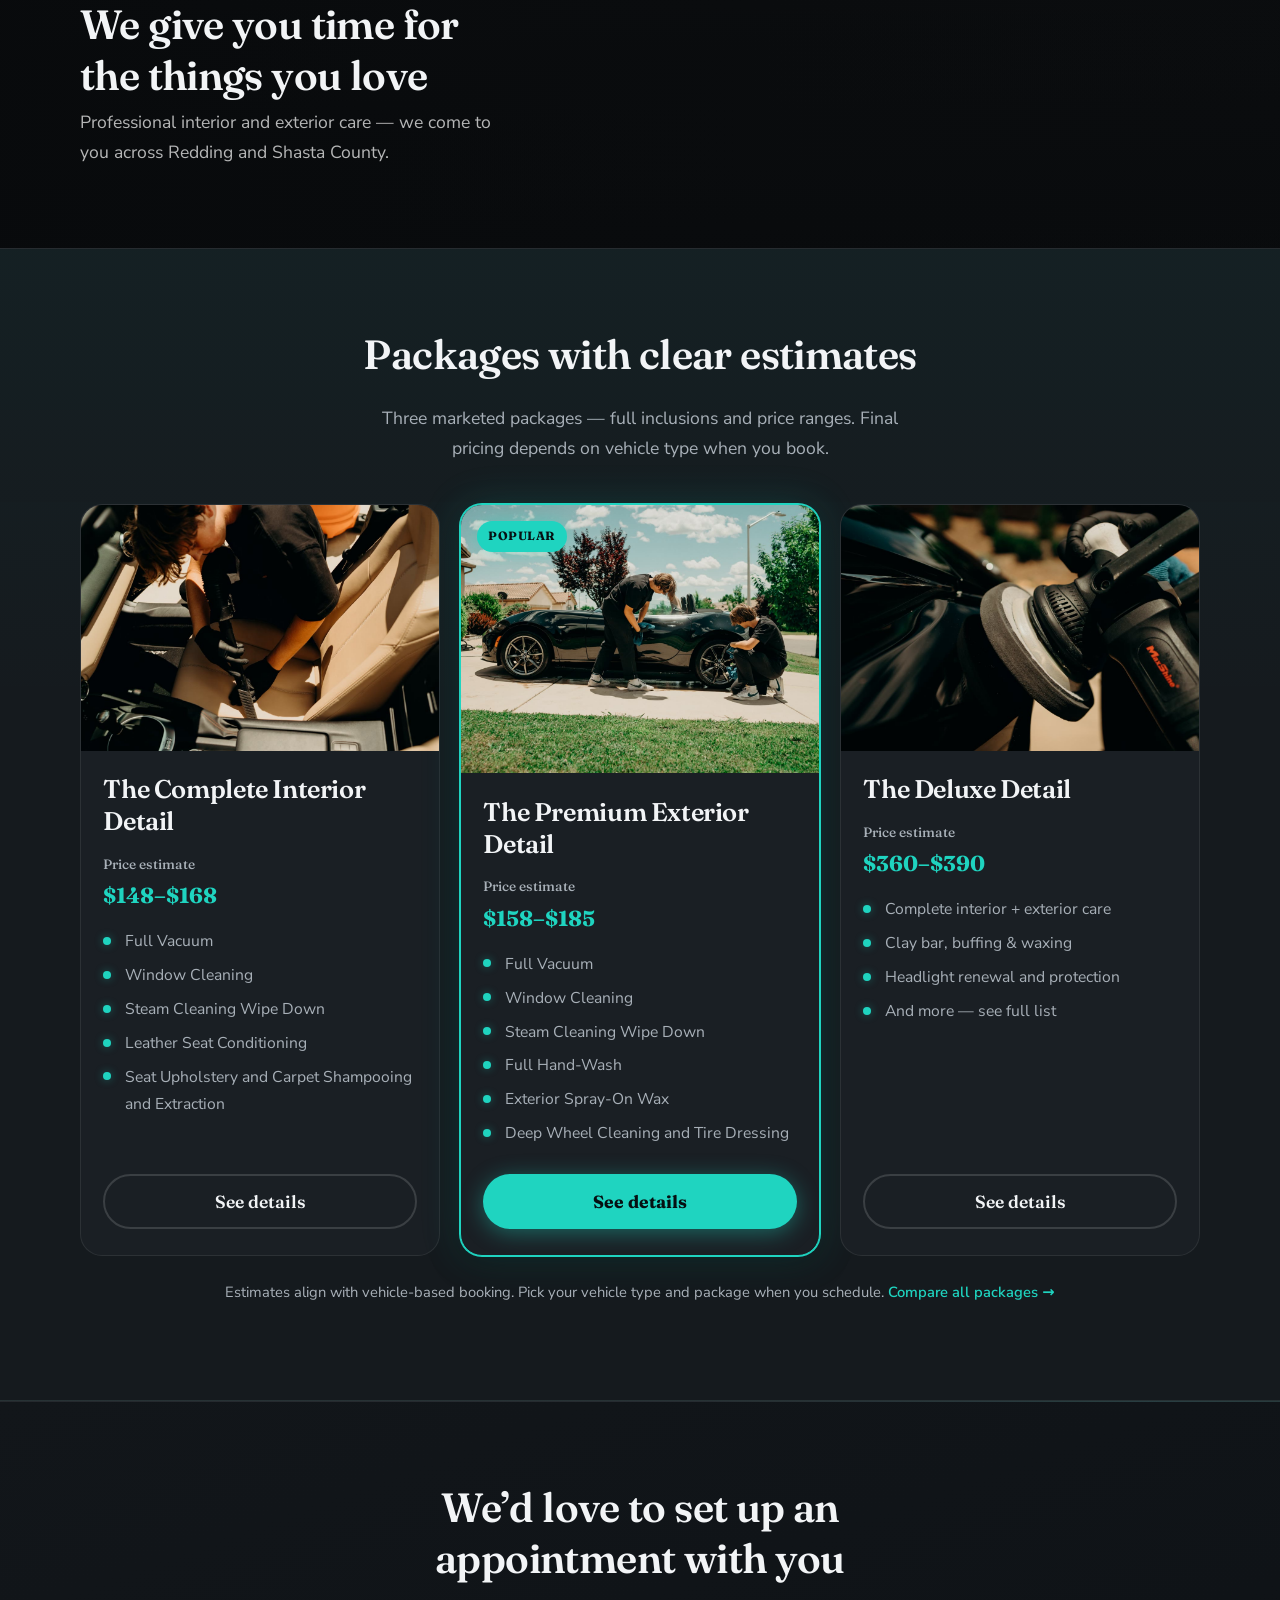
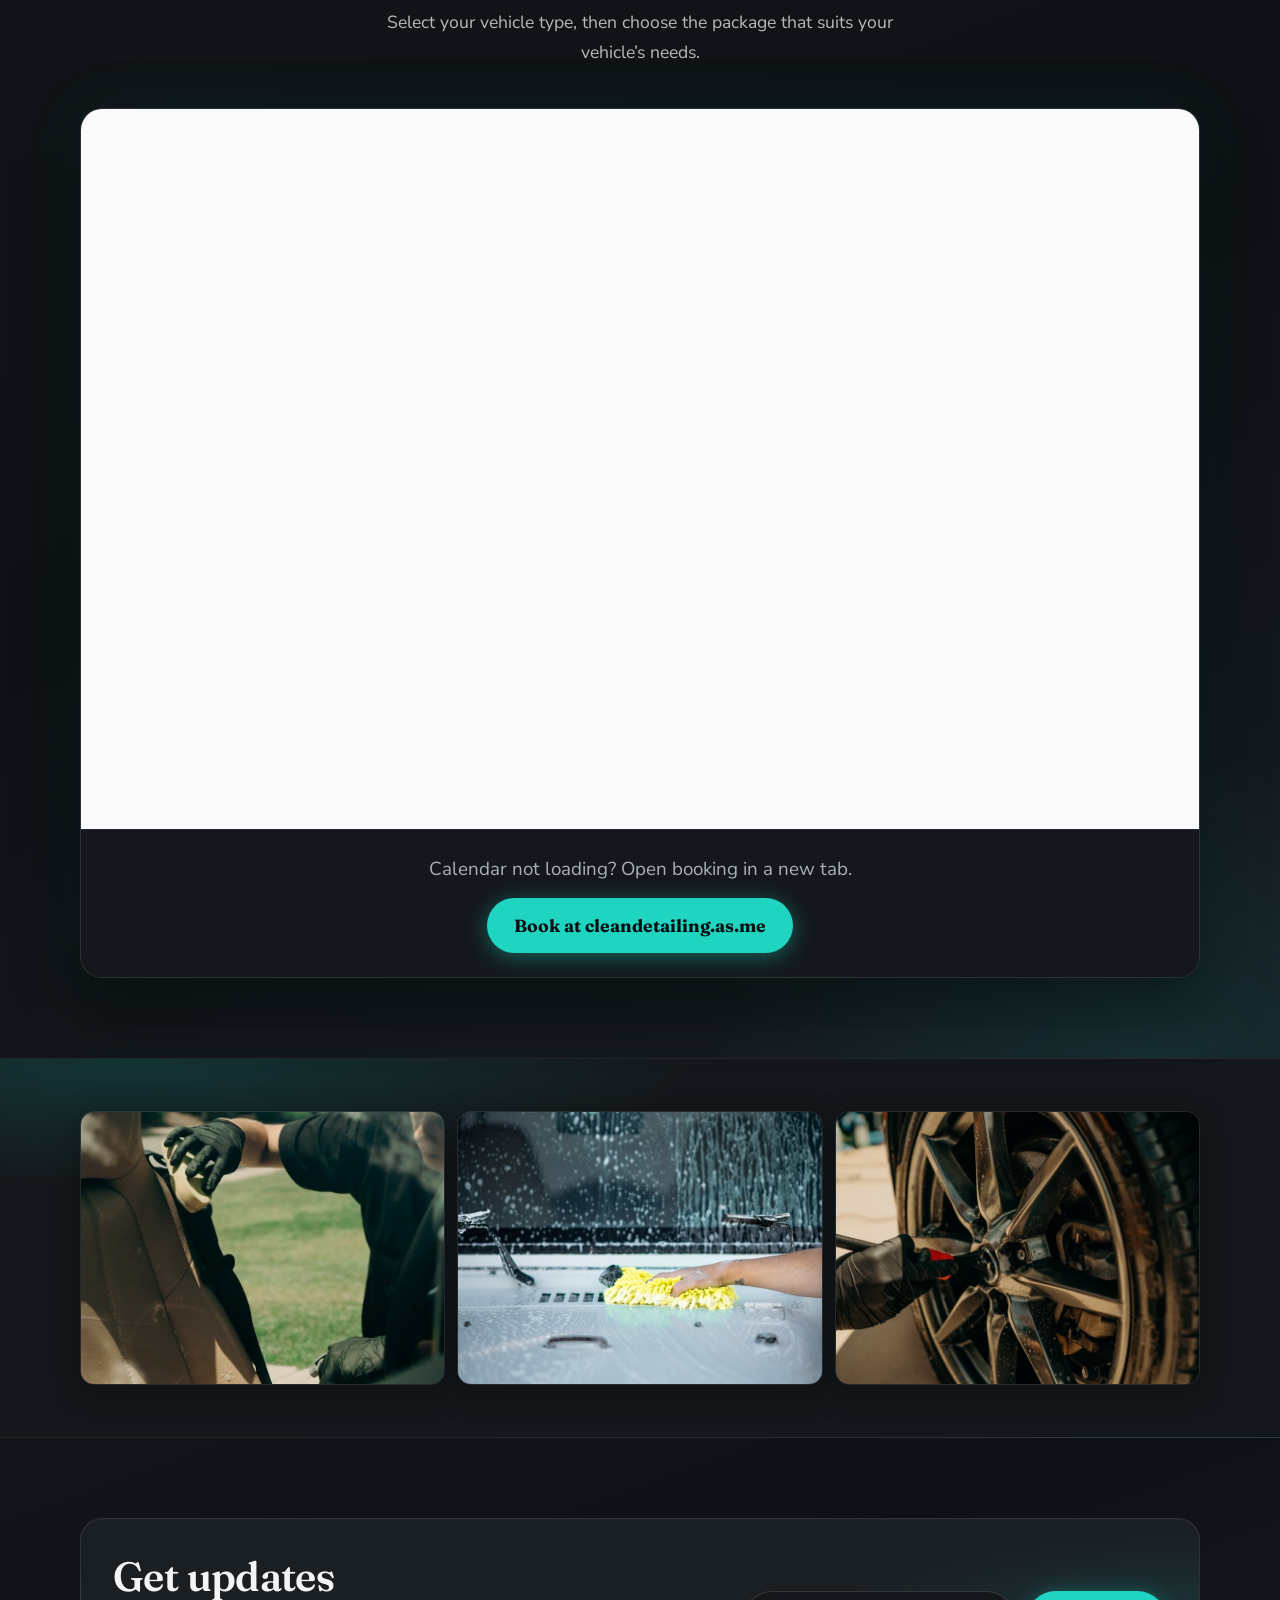
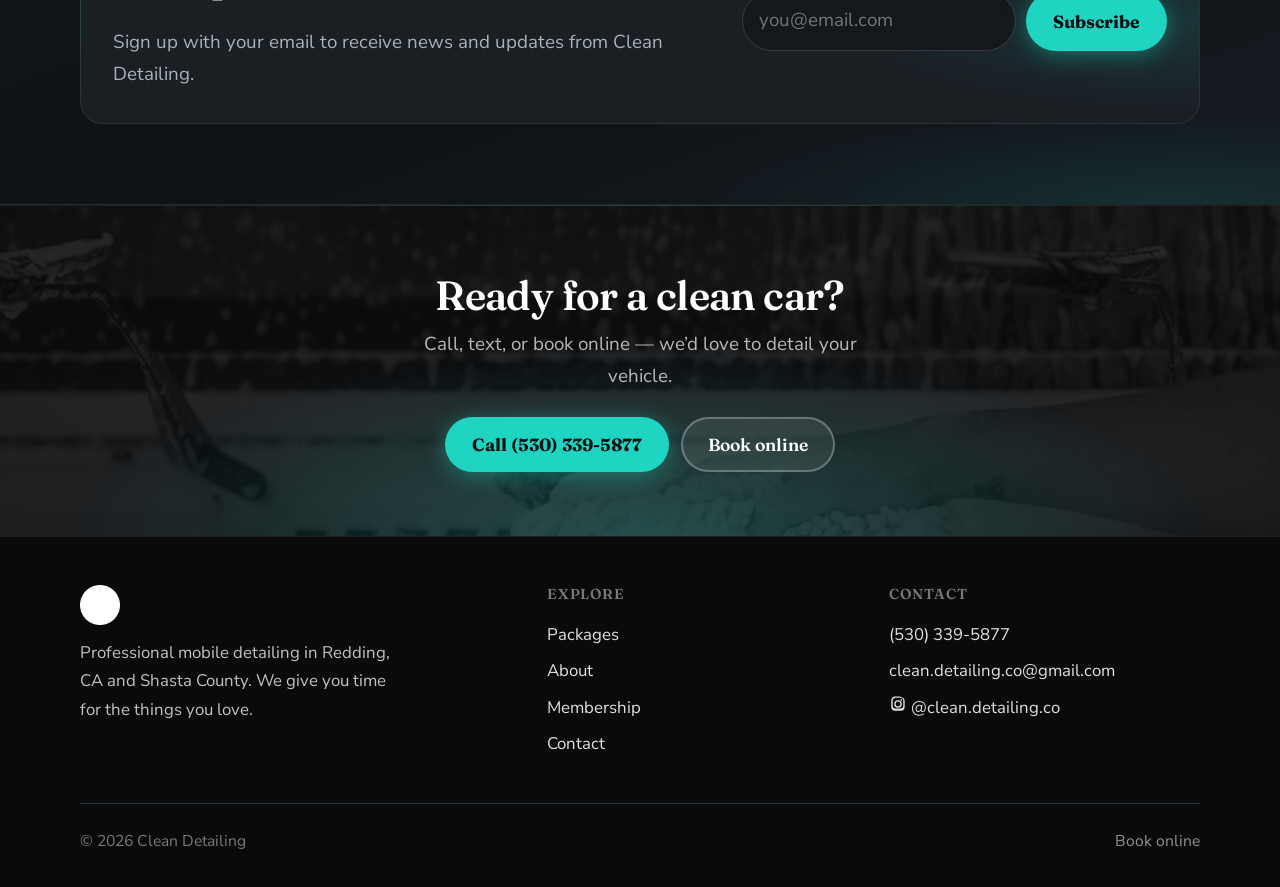
==== commit f4ad1d16: "Dark cinematic visual refresh for 2026 detailing vibe Shift to charcoal/deep-teal theme with full-bl" ====
--- a/index.html
+++ b/index.html
@@ -3,6 +3,7 @@
 <head>
   <meta charset="utf-8">
   <meta name="viewport" content="width=device-width, initial-scale=1">
+  <meta name="color-scheme" content="dark">
   <title>Clean Detailing — Mobile Auto Detailing in Redding &amp; Shasta County, CA</title>
   <meta name="description" content="Professional interior &amp; exterior mobile detailing in Redding, CA and Shasta County. We give you time for the things you love. Book online.">
   <link rel="icon" href="assets/img/favicon.ico" sizes="any">
@@ -44,9 +45,10 @@
           <a class="btn btn-ghost-light" href="tel:+15303395877">Call (530) 339-5877</a>
         </div>
       </div>
-    </section>
-
-    <section class="section section-warm">
+      <div class="hero-scroll-hint" aria-hidden="true">Scroll</div>
+    </section>
+
+    <section class="section section-panel">
       <div class="container">
         <div class="section-head centered reveal">
           <h2>Car care that fits your life</h2>
@@ -78,7 +80,7 @@
       </div>
     </section>
 
-    <section class="section">
+    <section class="section section-dark">
       <div class="container">
         <div class="section-head reveal">
           <h2>Real work. Local roots.</h2>
@@ -101,6 +103,17 @@
             <img src="assets/img/story-outside.jpg" alt="Vehicle exterior after hand-wash, wheels, and wax" width="1200" height="900" loading="lazy">
             <figcaption>…and outside</figcaption>
           </figure>
+        </div>
+      </div>
+    </section>
+
+
+    <section class="section-photo" style="--section-bg: url('assets/img/story-outside.jpg');" aria-label="Exterior detailing highlight">
+      <div class="container">
+        <div class="section-head reveal" style="margin-bottom:0;max-width:40ch;">
+          <p class="eyebrow">Mobile detailing</p>
+          <h2 style="margin-bottom:0.4rem;">We give you time for the things you love</h2>
+          <p>Professional interior and exterior care — we come to you across Redding and Shasta County.</p>
         </div>
       </div>
     </section>
@@ -169,7 +182,7 @@
       </div>
     </section>
 
-    <section class="section" id="book">
+    <section class="section section-panel" id="book">
       <div class="container">
         <div class="section-head centered reveal">
           <h2>We’d love to set up an appointment with you</h2>
@@ -191,7 +204,7 @@
       </div>
     </section>
 
-    <section class="section-sm section-warm">
+    <section class="section-sm section-dark">
       <div class="container">
         <div class="photo-strip reveal">
           <figure>
@@ -207,7 +220,7 @@
       </div>
     </section>
 
-    <section class="section">
+    <section class="section section-panel">
       <div class="container">
         <div class="newsletter-box reveal">
           <div>
--- a/assets/css/styles.css
+++ b/assets/css/styles.css
@@ -1,27 +1,32 @@
-/* Clean Detailing — 2026 redesign
-   Accent: crisp teal #12B8A6 (water / cleanliness)
-   Type: Fraunces (headings) + Nunito Sans (body) — warm, craft/local
+/* Clean Detailing — 2026 dark automotive refresh
+   Palette: charcoal / deep teal / high-contrast CTAs
+   Type: Fraunces (headings) + Nunito Sans (body)
 */
 
 :root {
-  --bg: #ffffff;
-  --bg-warm: #f7f5f2;
-  --bg-dark: #121416;
-  --bg-dark-elevated: #1a1d21;
-  --ink: #121416;
-  --ink-muted: #5c636a;
-  --ink-soft: #8a9199;
-  --border: #e8e4df;
-  --border-dark: #2a2e33;
-  --accent: #12b8a6;
-  --accent-hover: #0e9e8e;
-  --accent-soft: rgba(18, 184, 166, 0.12);
-  --accent-glow: rgba(18, 184, 166, 0.35);
+  --bg: #0c0e10;
+  --bg-elevated: #14181c;
+  --bg-panel: #1a1f24;
+  --bg-warm: #151a1e;
+  --bg-dark: #080a0c;
+  --bg-dark-elevated: #12161a;
+  --ink: #f2f4f6;
+  --ink-muted: #a8b0b8;
+  --ink-soft: #6e7780;
+  --border: rgba(255, 255, 255, 0.08);
+  --border-strong: rgba(255, 255, 255, 0.14);
+  --border-dark: #2a3138;
+  --accent: #1fd4c0;
+  --accent-hover: #14b8a6;
+  --accent-deep: #0d9488;
+  --accent-soft: rgba(31, 212, 192, 0.14);
+  --accent-glow: rgba(31, 212, 192, 0.4);
+  --teal-mist: rgba(20, 184, 166, 0.18);
   --white: #ffffff;
   --radius: 14px;
   --radius-lg: 22px;
-  --shadow: 0 8px 30px rgba(18, 20, 22, 0.08);
-  --shadow-lg: 0 20px 50px rgba(18, 20, 22, 0.14);
+  --shadow: 0 8px 30px rgba(0, 0, 0, 0.35);
+  --shadow-lg: 0 24px 60px rgba(0, 0, 0, 0.5);
   --header-h: 72px;
   --font-display: "Fraunces", Georgia, "Times New Roman", serif;
   --font-body: "Nunito Sans", system-ui, sans-serif;
@@ -47,8 +52,8 @@
 }
 
 img { max-width: 100%; height: auto; display: block; }
-a { color: var(--accent-hover); text-decoration-thickness: 1.5px; text-underline-offset: 3px; }
-a:hover { color: var(--accent); }
+a { color: var(--accent); text-decoration-thickness: 1.5px; text-underline-offset: 3px; }
+a:hover { color: var(--accent-hover); }
 h1, h2, h3, h4 {
   font-family: var(--font-display);
   font-weight: 600;
@@ -78,19 +83,22 @@
   margin-inline: auto;
 }
 
-/* ----- Header ----- */
+/* ----- Header (dark glass) ----- */
 .site-header {
   position: sticky;
   top: 0;
   z-index: 100;
   height: var(--header-h);
-  background: rgba(255, 255, 255, 0.92);
-  backdrop-filter: blur(12px);
-  -webkit-backdrop-filter: blur(12px);
+  background: rgba(8, 10, 12, 0.82);
+  backdrop-filter: blur(16px) saturate(1.2);
+  -webkit-backdrop-filter: blur(16px) saturate(1.2);
   border-bottom: 1px solid var(--border);
-  transition: box-shadow 0.3s var(--ease);
-}
-.site-header.is-scrolled { box-shadow: var(--shadow); }
+  transition: box-shadow 0.3s var(--ease), background 0.3s;
+}
+.site-header.is-scrolled {
+  background: rgba(8, 10, 12, 0.94);
+  box-shadow: 0 8px 28px rgba(0, 0, 0, 0.45);
+}
 
 .header-inner {
   display: flex;
@@ -120,7 +128,7 @@
   font-family: var(--font-display);
   font-weight: 500;
   font-size: 1.05rem;
-  color: var(--ink);
+  color: rgba(255, 255, 255, 0.88);
   text-decoration: none;
   padding: 0.45rem 0.75rem;
   border-radius: 8px;
@@ -129,7 +137,7 @@
 .nav a:hover,
 .nav a[aria-current="page"] {
   background: var(--accent-soft);
-  color: var(--accent-hover);
+  color: var(--accent);
 }
 
 .nav-cta {
@@ -139,22 +147,23 @@
   margin-left: 0.5rem;
   padding: 0.55rem 1.1rem !important;
   background: var(--accent) !important;
-  color: var(--white) !important;
+  color: #061012 !important;
   border-radius: 999px !important;
-  font-weight: 600 !important;
+  font-weight: 700 !important;
+  box-shadow: 0 0 24px var(--accent-glow);
 }
 .nav-cta:hover {
   background: var(--accent-hover) !important;
-  color: var(--white) !important;
+  color: #061012 !important;
 }
 
 .nav-toggle {
   display: none;
   width: 44px;
   height: 44px;
-  border: 1px solid var(--border);
+  border: 1px solid var(--border-strong);
   border-radius: 10px;
-  background: var(--bg);
+  background: var(--bg-elevated);
   cursor: pointer;
   align-items: center;
   justify-content: center;
@@ -183,7 +192,7 @@
     align-items: stretch;
     gap: 0.25rem;
     padding: 1rem;
-    background: var(--bg);
+    background: rgba(10, 12, 14, 0.98);
     border-bottom: 1px solid var(--border);
     box-shadow: var(--shadow-lg);
     transform: translateY(-120%);
@@ -220,39 +229,43 @@
 .btn:active { transform: scale(0.98); }
 .btn-primary {
   background: var(--accent);
-  color: var(--white);
-  box-shadow: 0 4px 18px var(--accent-glow);
+  color: #061012;
+  box-shadow: 0 4px 22px var(--accent-glow);
+  font-weight: 700;
 }
 .btn-primary:hover {
-  background: var(--accent-hover);
-  color: var(--white);
+  background: var(--white);
+  color: #061012;
+  box-shadow: 0 6px 28px rgba(31, 212, 192, 0.55);
 }
 .btn-secondary {
   background: transparent;
   color: var(--ink);
-  border-color: var(--border);
+  border-color: var(--border-strong);
 }
 .btn-secondary:hover {
   border-color: var(--accent);
-  color: var(--accent-hover);
+  color: var(--accent);
   background: var(--accent-soft);
 }
 .btn-dark {
-  background: var(--bg-dark);
+  background: var(--bg-panel);
   color: var(--white);
+  border-color: var(--border-strong);
 }
 .btn-dark:hover {
-  background: var(--bg-dark-elevated);
+  background: var(--bg-elevated);
   color: var(--white);
 }
 .btn-ghost-light {
-  background: rgba(255,255,255,0.12);
+  background: rgba(255,255,255,0.08);
   color: var(--white);
-  border-color: rgba(255,255,255,0.35);
+  border-color: rgba(255,255,255,0.28);
 }
 .btn-ghost-light:hover {
-  background: rgba(255,255,255,0.22);
+  background: rgba(255,255,255,0.16);
   color: var(--white);
+  border-color: rgba(255,255,255,0.45);
 }
 .btn-row {
   display: flex;
@@ -261,39 +274,44 @@
   margin-top: 1.5rem;
 }
 
-/* ----- Hero ----- */
+/* ----- Hero: full-bleed cinematic + parallax ----- */
 .hero {
   position: relative;
-  min-height: min(88vh, 720px);
+  min-height: min(100vh, 860px);
+  min-height: 100svh;
   display: grid;
   align-items: end;
   color: var(--white);
   overflow: hidden;
   background: var(--bg-dark);
+  isolation: isolate;
 }
 .hero-media {
   position: absolute;
-  inset: 0;
+  inset: -8% 0 -8% 0;
+  will-change: transform;
 }
 .hero-media img {
   width: 100%;
   height: 100%;
   object-fit: cover;
-  object-position: center 40%;
+  object-position: center 38%;
+  transform: scale(1.08);
 }
 .hero-media::after {
   content: "";
   position: absolute;
   inset: 0;
-  /* Soft left scrim for text; light bottom fade — faces stay visible */
+  /* Soft left + bottom scrim — faces stay readable, not crushed */
   background:
-    linear-gradient(90deg, rgba(18,20,22,0.72) 0%, rgba(18,20,22,0.38) 38%, rgba(18,20,22,0.08) 62%, transparent 78%),
-    linear-gradient(180deg, rgba(18,20,22,0.12) 0%, transparent 35%, rgba(18,20,22,0.28) 78%, rgba(18,20,22,0.55) 100%);
+    linear-gradient(105deg, rgba(8,10,12,0.78) 0%, rgba(8,10,12,0.42) 32%, rgba(8,10,12,0.12) 52%, transparent 68%),
+    linear-gradient(180deg, rgba(8,10,12,0.35) 0%, transparent 28%, transparent 55%, rgba(8,10,12,0.45) 78%, rgba(8,10,12,0.92) 100%),
+    radial-gradient(ellipse 60% 50% at 70% 40%, transparent 40%, rgba(8,10,12,0.25) 100%);
 }
 .hero-content {
   position: relative;
   z-index: 1;
-  padding: 4.5rem 0 3.5rem;
+  padding: 5.5rem 0 4.5rem;
   max-width: 640px;
 }
 .eyebrow {
@@ -314,11 +332,12 @@
   height: 2px;
   background: var(--accent);
   border-radius: 1px;
+  box-shadow: 0 0 12px var(--accent-glow);
 }
 .hero h1 {
   color: var(--white);
   margin-bottom: 0.75rem;
-  text-shadow: 0 2px 18px rgba(0,0,0,0.55), 0 1px 3px rgba(0,0,0,0.45);
+  text-shadow: 0 2px 24px rgba(0,0,0,0.65), 0 1px 3px rgba(0,0,0,0.5);
 }
 .hero-lead {
   font-size: 1.28rem;
@@ -326,25 +345,107 @@
   color: rgba(255,255,255,0.95);
   max-width: 36ch;
   margin-bottom: 0;
-  text-shadow: 0 2px 14px rgba(0,0,0,0.5), 0 1px 2px rgba(0,0,0,0.4);
+  text-shadow: 0 2px 16px rgba(0,0,0,0.55), 0 1px 2px rgba(0,0,0,0.4);
 }
 .hero .eyebrow {
-  text-shadow: 0 1px 8px rgba(0,0,0,0.45);
+  text-shadow: 0 1px 10px rgba(0,0,0,0.5);
 }
 .hero .btn-row { margin-top: 1.75rem; }
+
+.hero-scroll-hint {
+  position: absolute;
+  bottom: 1.5rem;
+  left: 50%;
+  transform: translateX(-50%);
+  z-index: 2;
+  display: flex;
+  flex-direction: column;
+  align-items: center;
+  gap: 0.4rem;
+  color: rgba(255,255,255,0.55);
+  font-family: var(--font-display);
+  font-size: 0.78rem;
+  letter-spacing: 0.12em;
+  text-transform: uppercase;
+  pointer-events: none;
+}
+.hero-scroll-hint::after {
+  content: "";
+  width: 1px;
+  height: 36px;
+  background: linear-gradient(var(--accent), transparent);
+  animation: scroll-pulse 1.8s var(--ease) infinite;
+}
+@keyframes scroll-pulse {
+  0%, 100% { opacity: 0.35; transform: scaleY(0.7); transform-origin: top; }
+  50% { opacity: 1; transform: scaleY(1); transform-origin: top; }
+}
 
 /* ----- Sections ----- */
 .section {
-  padding: 4.5rem 0;
-}
-.section-sm { padding: 3rem 0; }
+  padding: 5rem 0;
+  position: relative;
+}
+.section-sm { padding: 3.25rem 0; }
 .section-dark {
-  background: var(--bg-dark);
+  background:
+    radial-gradient(ellipse 80% 60% at 10% 0%, var(--teal-mist), transparent 55%),
+    var(--bg-elevated);
   color: rgba(255,255,255,0.88);
 }
 .section-dark h2,
 .section-dark h3 { color: var(--white); }
-.section-warm { background: var(--bg-warm); }
+.section-warm {
+  background:
+    linear-gradient(180deg, rgba(20,184,166,0.04) 0%, transparent 40%),
+    var(--bg-warm);
+  border-top: 1px solid var(--border);
+  border-bottom: 1px solid var(--border);
+}
+.section-panel {
+  background:
+    radial-gradient(ellipse 70% 50% at 90% 100%, rgba(31,212,192,0.1), transparent 50%),
+    linear-gradient(160deg, #12161a 0%, #0e1216 50%, #161c22 100%);
+  border-top: 1px solid var(--border);
+  border-bottom: 1px solid var(--border);
+}
+.section-photo {
+  position: relative;
+  overflow: hidden;
+  color: var(--white);
+  min-height: 280px;
+  display: flex;
+  align-items: center;
+  padding: 5rem 0;
+}
+.section-photo::before {
+  content: "";
+  position: absolute;
+  inset: 0;
+  background-image: var(--section-bg);
+  background-size: cover;
+  background-position: center;
+  background-attachment: fixed;
+  transform: scale(1.05);
+  z-index: 0;
+}
+.section-photo::after {
+  content: "";
+  position: absolute;
+  inset: 0;
+  background:
+    linear-gradient(90deg, rgba(8,10,12,0.88) 0%, rgba(8,10,12,0.55) 45%, rgba(8,10,12,0.35) 100%),
+    linear-gradient(180deg, rgba(8,10,12,0.4) 0%, transparent 30%, rgba(8,10,12,0.55) 100%);
+  z-index: 0;
+}
+.section-photo > .container {
+  position: relative;
+  z-index: 1;
+}
+@media (max-width: 900px) {
+  .section-photo::before { background-attachment: scroll; }
+}
+
 .section-head {
   max-width: 560px;
   margin-bottom: 2.5rem;
@@ -358,7 +459,9 @@
   font-size: 1.1rem;
   margin: 0;
 }
-.section-dark .section-head p { color: rgba(255,255,255,0.7); }
+.section-dark .section-head p,
+.section-panel .section-head p,
+.section-photo .section-head p { color: rgba(255,255,255,0.7); }
 .accent-dot {
   color: var(--accent);
 }
@@ -373,15 +476,16 @@
   .value-grid { grid-template-columns: 1fr; }
 }
 .value-card {
-  background: var(--bg);
+  background: var(--bg-panel);
   border: 1px solid var(--border);
   border-radius: var(--radius-lg);
   padding: 1.6rem 1.5rem;
   transition: border-color 0.25s, box-shadow 0.25s var(--ease), transform 0.25s var(--ease);
+  box-shadow: inset 0 1px 0 rgba(255,255,255,0.04);
 }
 .value-card:hover {
-  border-color: var(--accent);
-  box-shadow: var(--shadow);
+  border-color: rgba(31, 212, 192, 0.45);
+  box-shadow: 0 0 0 1px rgba(31,212,192,0.2), 0 12px 40px rgba(0,0,0,0.35);
   transform: translateY(-3px);
 }
 .value-icon {
@@ -389,10 +493,11 @@
   height: 44px;
   border-radius: 12px;
   background: var(--accent-soft);
-  color: var(--accent-hover);
+  color: var(--accent);
   display: grid;
   place-items: center;
   margin-bottom: 1rem;
+  box-shadow: 0 0 20px rgba(31,212,192,0.15);
 }
 .value-icon svg { width: 22px; height: 22px; }
 .value-card h3 { margin-bottom: 0.4rem; }
@@ -417,6 +522,8 @@
   overflow: hidden;
   aspect-ratio: 4 / 3;
   background: var(--bg-dark);
+  border: 1px solid var(--border);
+  box-shadow: var(--shadow);
 }
 .story-card img {
   width: 100%;
@@ -429,7 +536,7 @@
   position: absolute;
   left: 0; right: 0; bottom: 0;
   padding: 1.5rem 1.25rem 1.25rem;
-  background: linear-gradient(transparent, rgba(18,20,22,0.85));
+  background: linear-gradient(transparent, rgba(8,10,12,0.92));
   color: var(--white);
   font-family: var(--font-display);
   font-weight: 600;
@@ -453,7 +560,7 @@
   .pkg-grid { grid-template-columns: 1fr; max-width: 420px; margin-inline: auto; }
 }
 .pkg-card {
-  background: var(--bg);
+  background: var(--bg-panel);
   border: 1px solid var(--border);
   border-radius: var(--radius-lg);
   overflow: hidden;
@@ -464,25 +571,26 @@
 .pkg-card:hover {
   box-shadow: var(--shadow-lg);
   transform: translateY(-4px);
-  border-color: transparent;
+  border-color: rgba(31, 212, 192, 0.35);
 }
 .pkg-card.featured {
   border-color: var(--accent);
-  box-shadow: 0 0 0 1px var(--accent), var(--shadow);
+  box-shadow: 0 0 0 1px var(--accent), 0 0 40px rgba(31,212,192,0.18), var(--shadow);
 }
 .pkg-badge {
   position: absolute;
   top: 1rem;
   left: 1rem;
   background: var(--accent);
-  color: var(--white);
+  color: #061012;
   font-family: var(--font-display);
   font-size: 0.75rem;
-  font-weight: 600;
+  font-weight: 700;
   letter-spacing: 0.04em;
   text-transform: uppercase;
   padding: 0.35rem 0.7rem;
   border-radius: 999px;
+  box-shadow: 0 0 16px var(--accent-glow);
 }
 .pkg-media {
   position: relative;
@@ -504,7 +612,7 @@
   font-family: var(--font-display);
   font-size: 1.35rem;
   font-weight: 700;
-  color: var(--accent-hover);
+  color: var(--accent);
   margin-bottom: 0.85rem;
 }
 .pkg-price span {
@@ -536,6 +644,7 @@
   height: 8px;
   border-radius: 50%;
   background: var(--accent);
+  box-shadow: 0 0 8px var(--accent-glow);
 }
 .pkg-body .btn { width: 100%; }
 
@@ -553,20 +662,24 @@
   border-radius: var(--radius);
   overflow: hidden;
   aspect-ratio: 4 / 3;
+  border: 1px solid var(--border);
+  box-shadow: var(--shadow);
 }
 .photo-strip img {
   width: 100%;
   height: 100%;
   object-fit: cover;
-}
+  transition: transform 0.5s var(--ease);
+}
+.photo-strip figure:hover img { transform: scale(1.05); }
 
 /* ----- Booking ----- */
 .booking-wrap {
-  background: var(--bg);
+  background: var(--bg-panel);
   border-radius: var(--radius-lg);
   border: 1px solid var(--border);
   overflow: hidden;
-  box-shadow: var(--shadow);
+  box-shadow: var(--shadow-lg), 0 0 60px rgba(31,212,192,0.08);
 }
 .booking-frame {
   width: 100%;
@@ -579,7 +692,7 @@
   padding: 1.5rem;
   text-align: center;
   border-top: 1px solid var(--border);
-  background: var(--bg-warm);
+  background: var(--bg-elevated);
 }
 .booking-fallback p {
   margin: 0 0 0.75rem;
@@ -612,13 +725,15 @@
 .form textarea {
   font: inherit;
   padding: 0.75rem 0.95rem;
-  border: 1px solid var(--border);
+  border: 1px solid var(--border-strong);
   border-radius: 10px;
-  background: var(--bg);
+  background: var(--bg-elevated);
   color: var(--ink);
   transition: border-color 0.2s, box-shadow 0.2s;
   width: 100%;
 }
+.form input::placeholder,
+.form textarea::placeholder { color: var(--ink-soft); }
 .form input:focus,
 .form textarea:focus {
   outline: none;
@@ -653,6 +768,13 @@
   display: grid;
   gap: 1.5rem;
   align-items: center;
+  padding: 2rem;
+  background:
+    radial-gradient(ellipse 60% 80% at 100% 50%, rgba(31,212,192,0.12), transparent 55%),
+    var(--bg-panel);
+  border: 1px solid var(--border);
+  border-radius: var(--radius-lg);
+  box-shadow: inset 0 1px 0 rgba(255,255,255,0.04);
 }
 @media (min-width: 720px) {
   .newsletter-box {
@@ -668,9 +790,10 @@
   flex: 1 1 220px;
   font: inherit;
   padding: 0.8rem 1rem;
-  border: 1px solid var(--border);
+  border: 1px solid var(--border-strong);
   border-radius: 999px;
-  background: var(--bg);
+  background: var(--bg-elevated);
+  color: var(--ink);
 }
 .newsletter-form input:focus {
   outline: none;
@@ -699,7 +822,7 @@
   gap: 1rem;
   align-items: flex-start;
   padding: 1.15rem 1.2rem;
-  background: var(--bg);
+  background: var(--bg-panel);
   border: 1px solid var(--border);
   border-radius: var(--radius);
   text-decoration: none;
@@ -707,15 +830,15 @@
   transition: border-color 0.2s, box-shadow 0.2s;
 }
 .channel:hover {
-  border-color: var(--accent);
-  box-shadow: var(--shadow);
+  border-color: rgba(31, 212, 192, 0.45);
+  box-shadow: 0 0 24px rgba(31,212,192,0.12);
 }
 .channel-icon {
   width: 42px;
   height: 42px;
   border-radius: 11px;
   background: var(--accent-soft);
-  color: var(--accent-hover);
+  color: var(--accent);
   display: grid;
   place-items: center;
   flex-shrink: 0;
@@ -735,11 +858,12 @@
 .note-box {
   margin-top: 1.5rem;
   padding: 1.15rem 1.25rem;
-  background: var(--bg-warm);
+  background: var(--bg-elevated);
   border-left: 3px solid var(--accent);
   border-radius: 0 var(--radius) var(--radius) 0;
   font-size: 0.98rem;
   color: var(--ink-muted);
+  box-shadow: inset 0 0 40px rgba(31,212,192,0.04);
 }
 .note-box strong { color: var(--ink); }
 
@@ -767,6 +891,8 @@
   margin: 0;
   border-radius: var(--radius-lg);
   overflow: hidden;
+  border: 1px solid var(--border);
+  box-shadow: var(--shadow);
 }
 .about-photos img {
   width: 100%;
@@ -807,12 +933,13 @@
   height: 28px;
   border-radius: 50%;
   background: var(--accent);
-  color: var(--white);
+  color: #061012;
   display: grid;
   place-items: center;
   flex-shrink: 0;
   font-size: 0.85rem;
   font-weight: 700;
+  box-shadow: 0 0 14px var(--accent-glow);
 }
 .mem-gallery {
   display: grid;
@@ -824,6 +951,7 @@
   border-radius: var(--radius);
   overflow: hidden;
   aspect-ratio: 1;
+  border: 1px solid var(--border);
 }
 .mem-gallery img {
   width: 100%;
@@ -833,10 +961,27 @@
 
 /* ----- Page hero (inner) ----- */
 .page-hero {
-  padding: 3.25rem 0 2.5rem;
-  background: var(--bg-warm);
+  position: relative;
+  padding: 4rem 0 3rem;
+  background:
+    radial-gradient(ellipse 70% 80% at 0% 50%, rgba(31,212,192,0.16), transparent 55%),
+    radial-gradient(ellipse 50% 60% at 100% 0%, rgba(31,212,192,0.08), transparent 45%),
+    linear-gradient(180deg, #0e1216 0%, #0c0e10 100%);
   border-bottom: 1px solid var(--border);
-}
+  overflow: hidden;
+}
+.page-hero::before {
+  content: "";
+  position: absolute;
+  inset: 0;
+  background-image:
+    linear-gradient(rgba(255,255,255,0.02) 1px, transparent 1px),
+    linear-gradient(90deg, rgba(255,255,255,0.02) 1px, transparent 1px);
+  background-size: 48px 48px;
+  mask-image: linear-gradient(180deg, rgba(0,0,0,0.5), transparent);
+  pointer-events: none;
+}
+.page-hero .container { position: relative; z-index: 1; }
 .page-hero h1 { margin-bottom: 0.5rem; }
 .page-hero p {
   margin: 0;
@@ -848,11 +993,26 @@
 
 /* ----- CTA band ----- */
 .cta-band {
-  background: var(--bg-dark);
+  position: relative;
+  background:
+    radial-gradient(ellipse 80% 100% at 50% 100%, rgba(31,212,192,0.22), transparent 55%),
+    linear-gradient(180deg, #0a0c0e 0%, #080a0c 100%);
   color: rgba(255,255,255,0.88);
-  padding: 3.5rem 0;
+  padding: 4rem 0;
   text-align: center;
-}
+  border-top: 1px solid var(--border);
+  overflow: hidden;
+}
+.cta-band::before {
+  content: "";
+  position: absolute;
+  inset: 0;
+  background: url("../img/strip-2.jpg") center / cover;
+  opacity: 0.12;
+  mix-blend-mode: luminosity;
+  pointer-events: none;
+}
+.cta-band .container { position: relative; z-index: 1; }
 .cta-band h2 { color: var(--white); margin-bottom: 0.5rem; }
 .cta-band p {
   color: rgba(255,255,255,0.7);
@@ -873,11 +1033,12 @@
   height: 64px;
   border-radius: 50%;
   background: var(--accent-soft);
-  color: var(--accent-hover);
+  color: var(--accent);
   display: grid;
   place-items: center;
   margin: 0 auto 1.25rem;
   font-size: 1.75rem;
+  box-shadow: 0 0 30px rgba(31,212,192,0.25);
 }
 
 /* ----- Footer ----- */
@@ -885,6 +1046,7 @@
   background: var(--bg-dark);
   color: rgba(255,255,255,0.75);
   padding: 3rem 0 2rem;
+  border-top: 1px solid var(--border);
 }
 .footer-grid {
   display: grid;
@@ -933,6 +1095,11 @@
   font-size: 0.98rem;
   color: rgba(255,255,255,0.45);
 }
+.footer-bottom a {
+  color: rgba(255,255,255,0.55);
+  text-decoration: none;
+}
+.footer-bottom a:hover { color: var(--accent); }
 .footer-social {
   display: inline-flex;
   align-items: center;
@@ -962,11 +1129,20 @@
   text-align: center;
 }
 .inline-link {
-  color: var(--accent-hover);
+  color: var(--accent);
   font-weight: 600;
   text-decoration: none;
 }
 .inline-link:hover { text-decoration: underline; }
+
+/* Contact form card on dark */
+.form-card {
+  background: var(--bg-panel);
+  border: 1px solid var(--border);
+  border-radius: var(--radius-lg);
+  padding: 1.75rem;
+  box-shadow: var(--shadow);
+}
 
 @media (prefers-reduced-motion: reduce) {
   html { scroll-behavior: auto; }
@@ -975,12 +1151,17 @@
     transition-duration: 0.01ms !important;
   }
   .reveal { opacity: 1; transform: none; }
+  .hero-media { transform: none !important; }
+  .hero-scroll-hint::after { animation: none; }
 }
 
 /* Accessibility: keep type comfortable on phones */
 @media (max-width: 600px) {
   body { font-size: 1.125rem; line-height: 1.7; }
+  .hero { min-height: min(92vh, 720px); }
   .hero-lead { font-size: 1.2rem; }
+  .hero-content { padding: 4rem 0 3.5rem; }
   .nav a { font-size: 1.1rem; }
   .btn { font-size: 1.05rem; }
-}
+  .hero-scroll-hint { display: none; }
+}
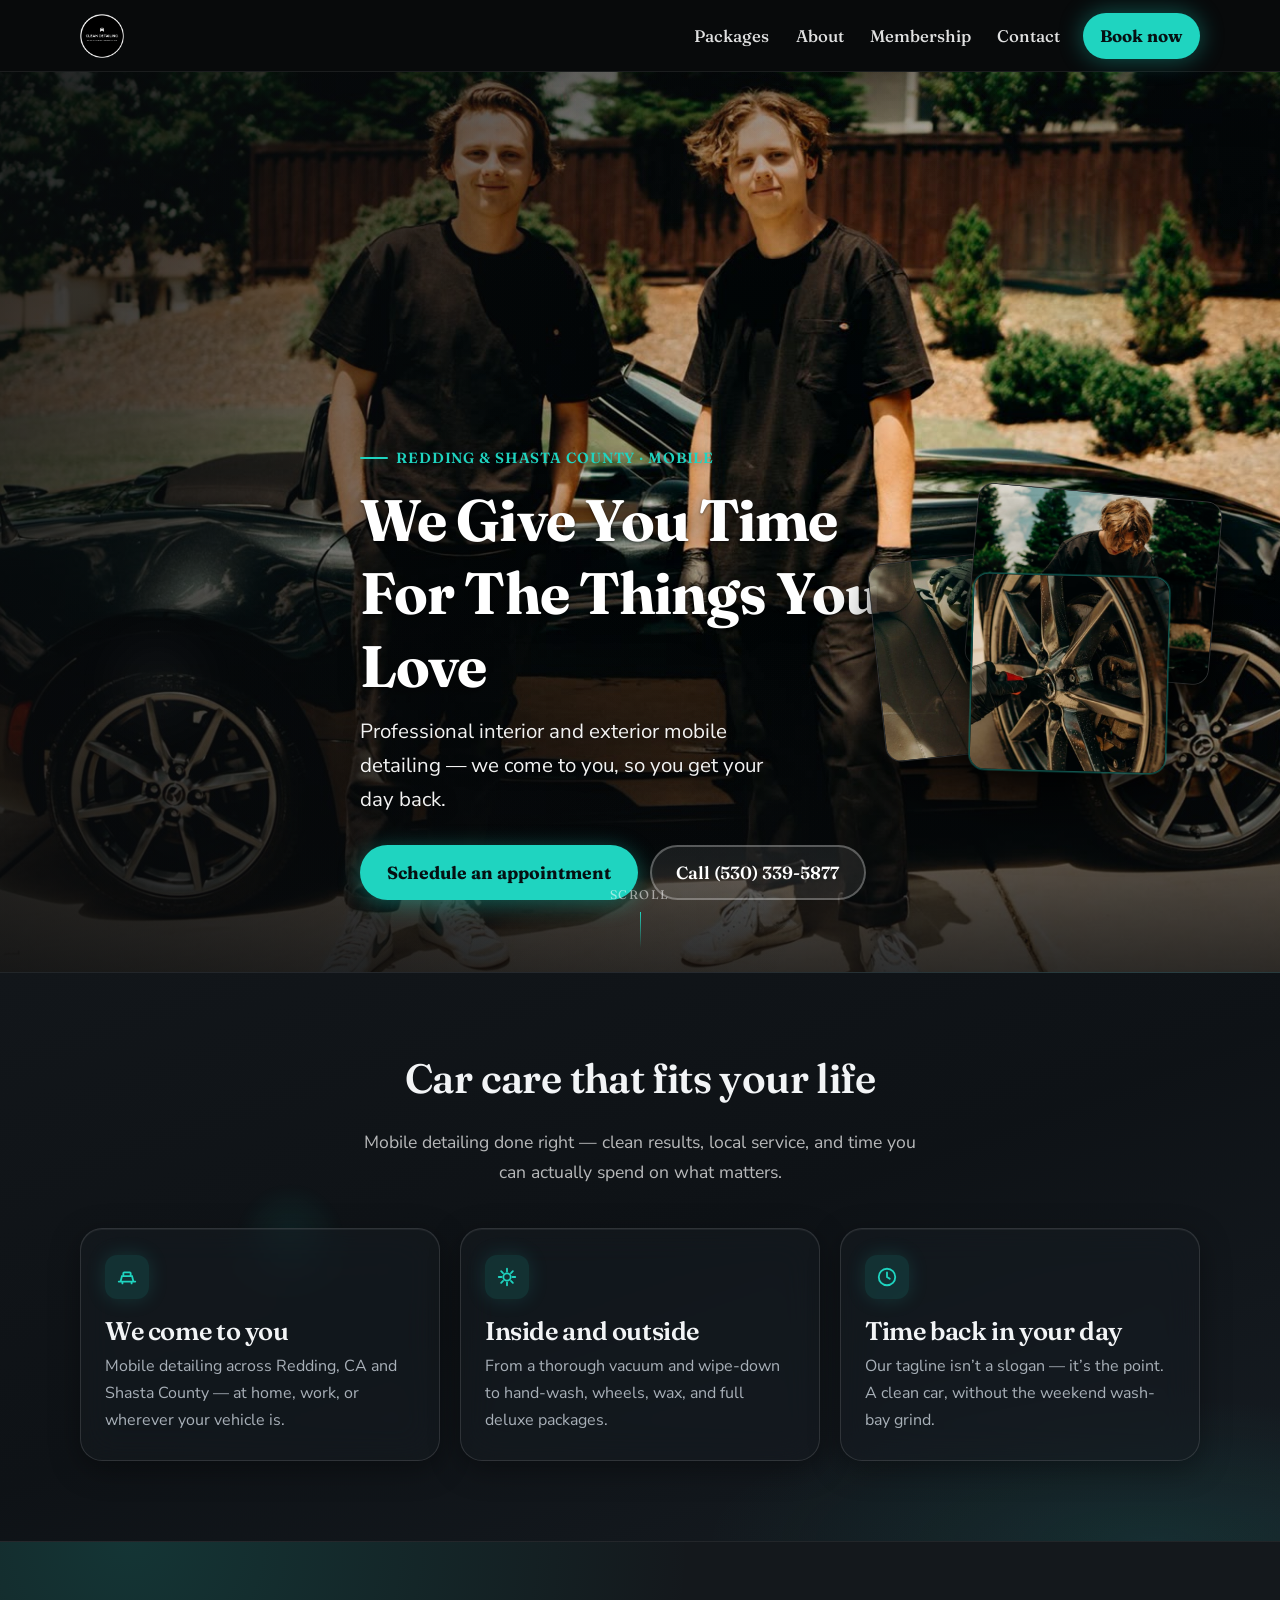
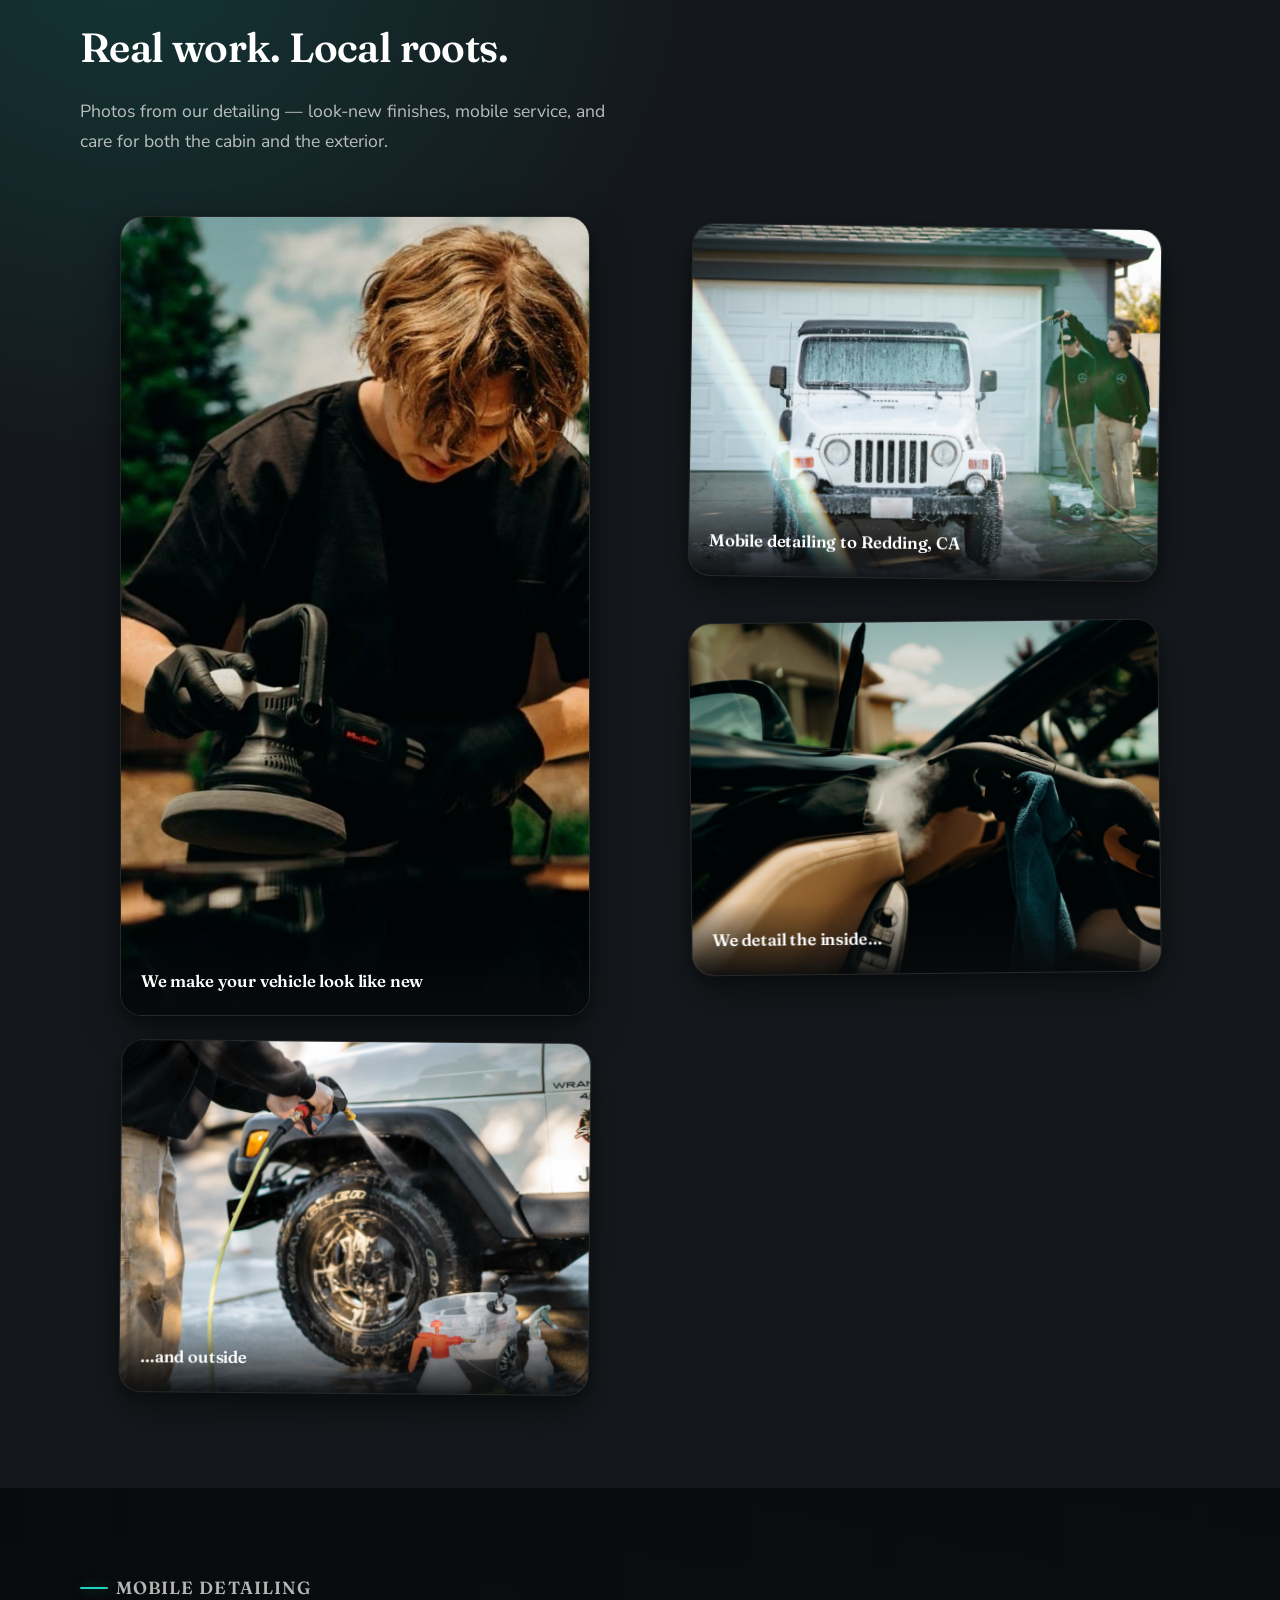
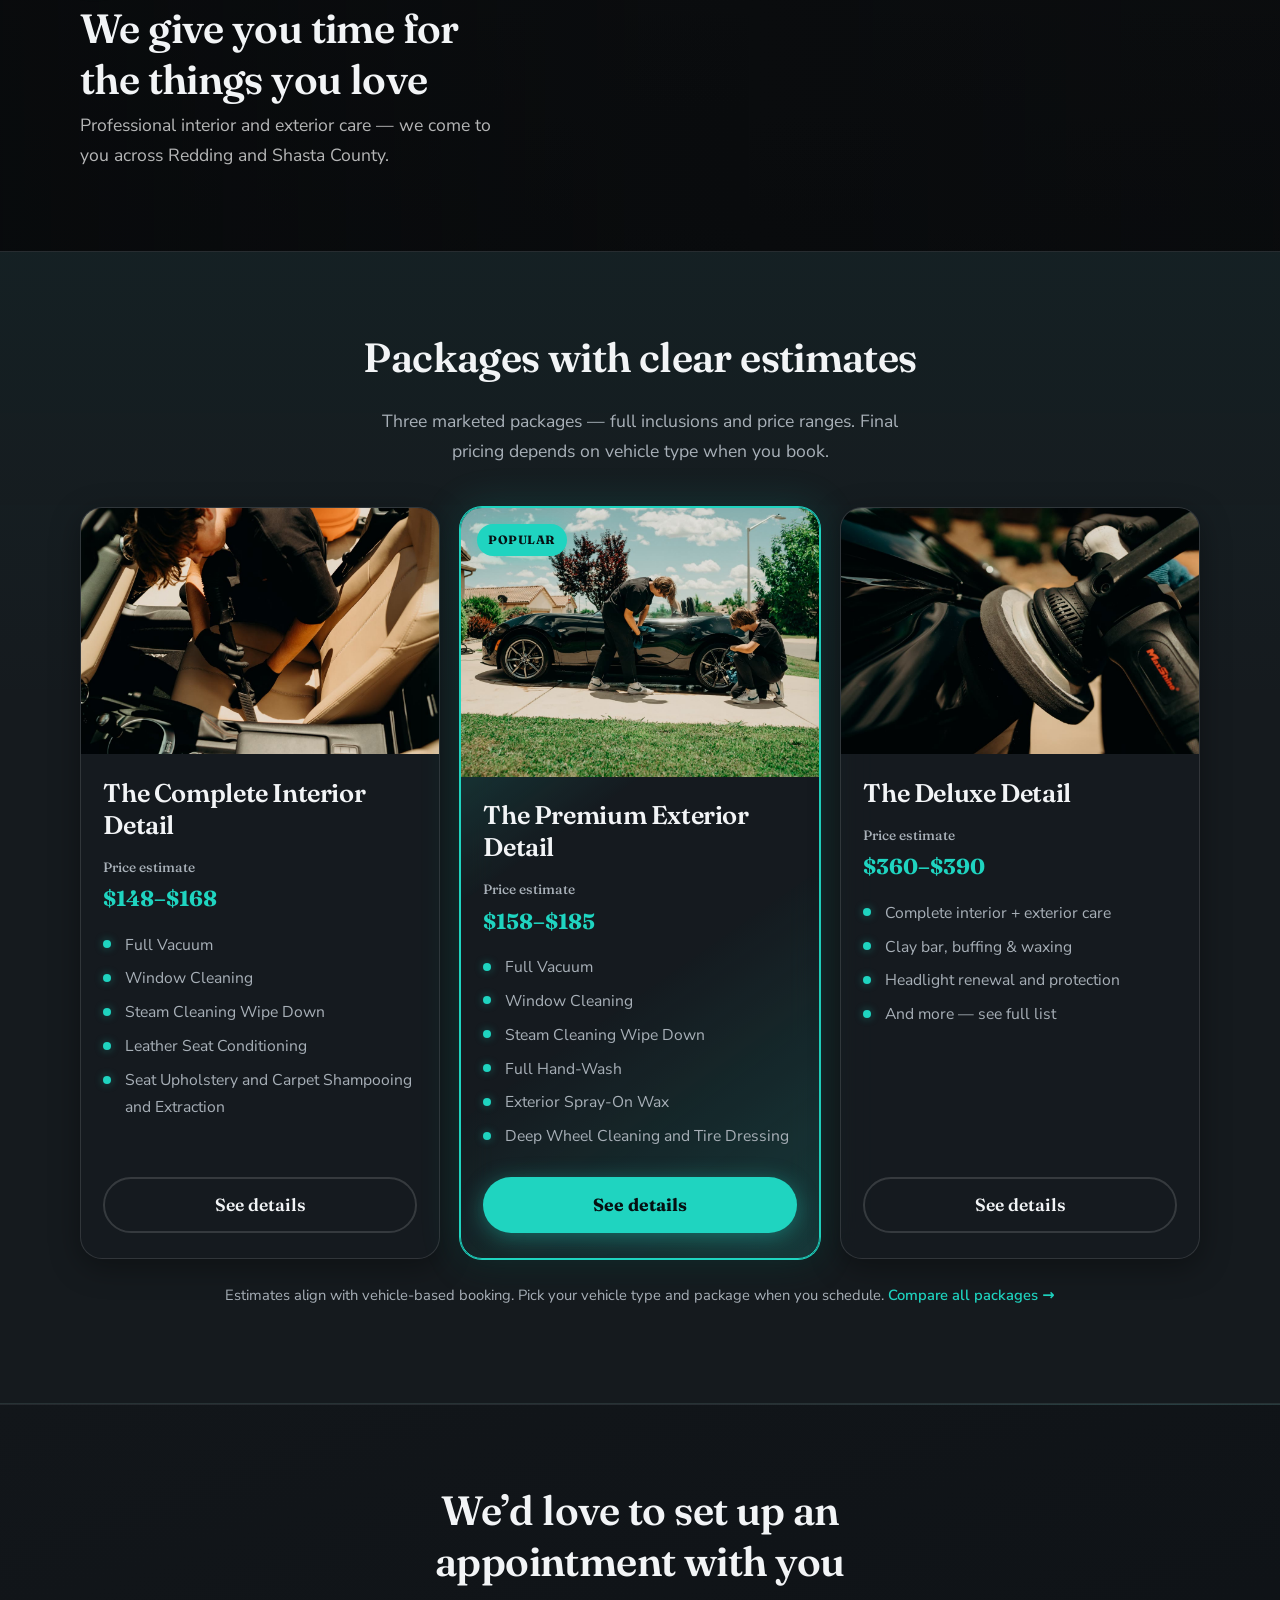
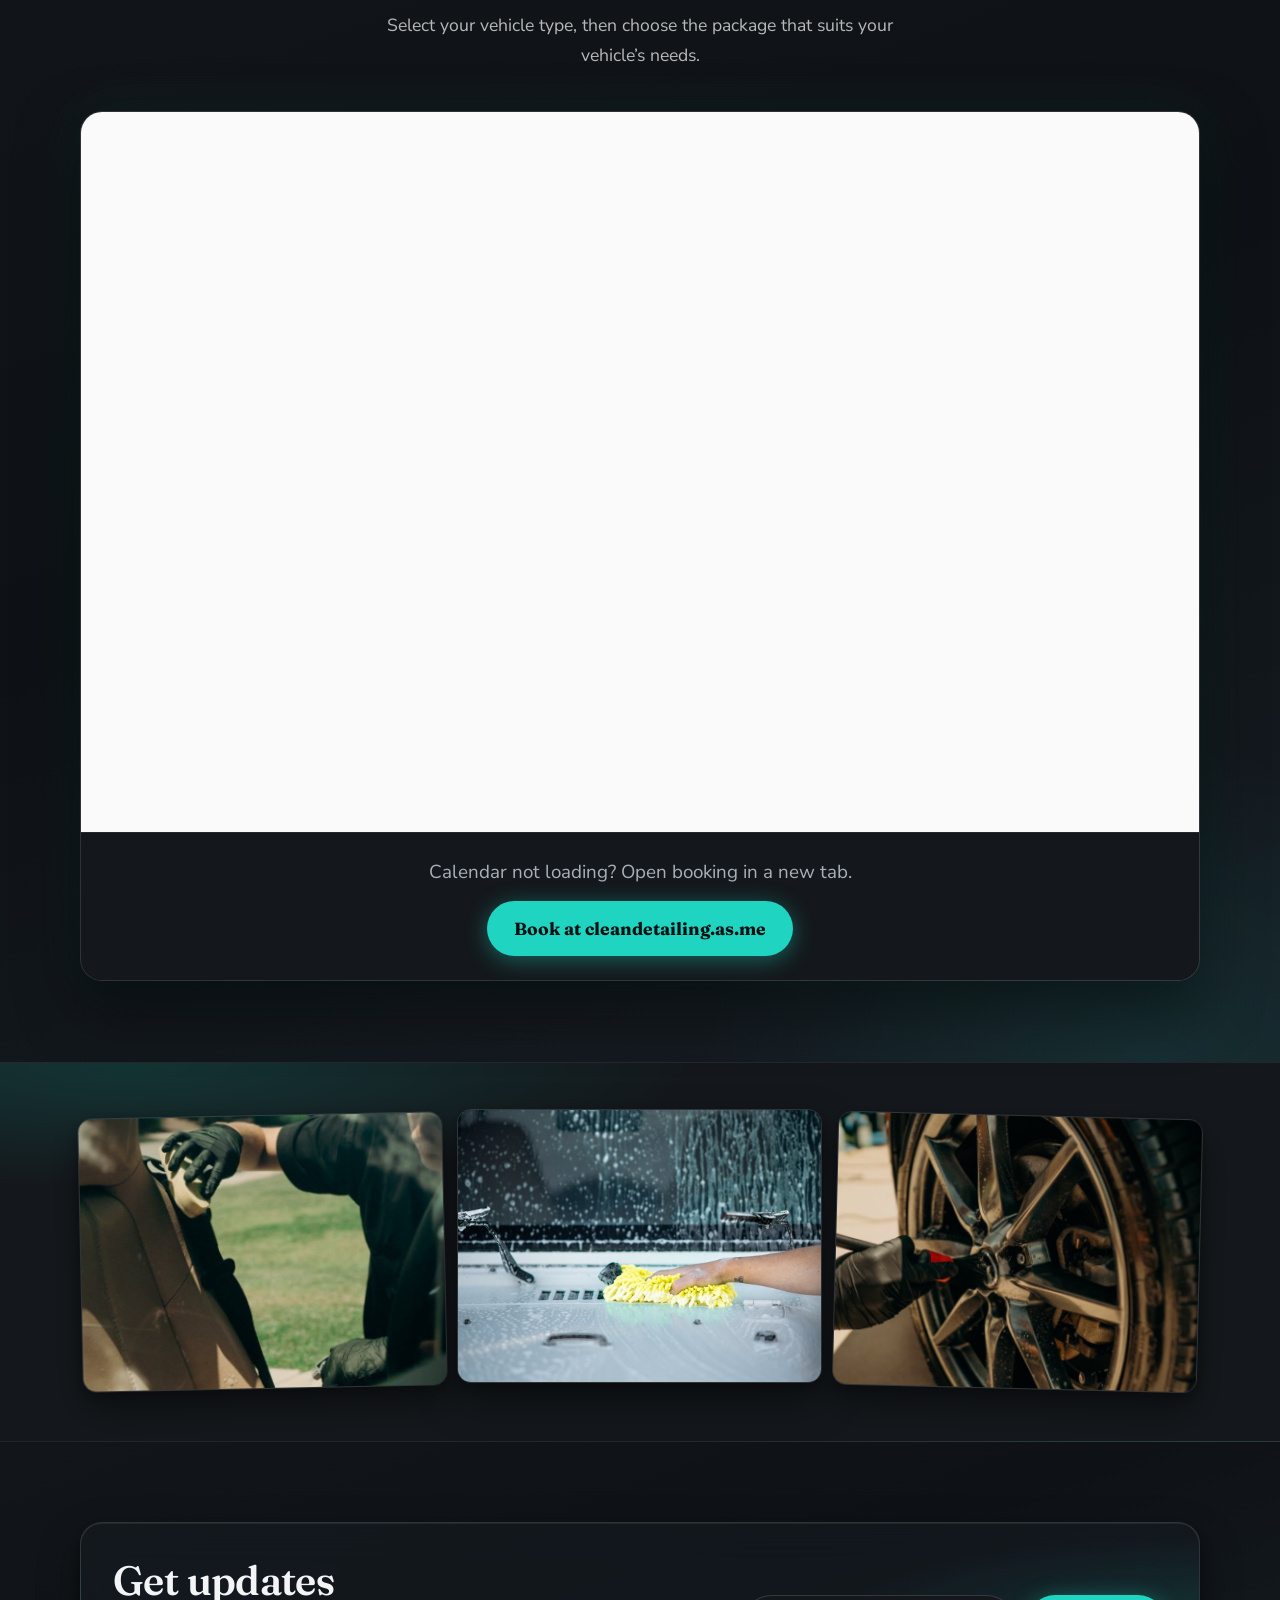
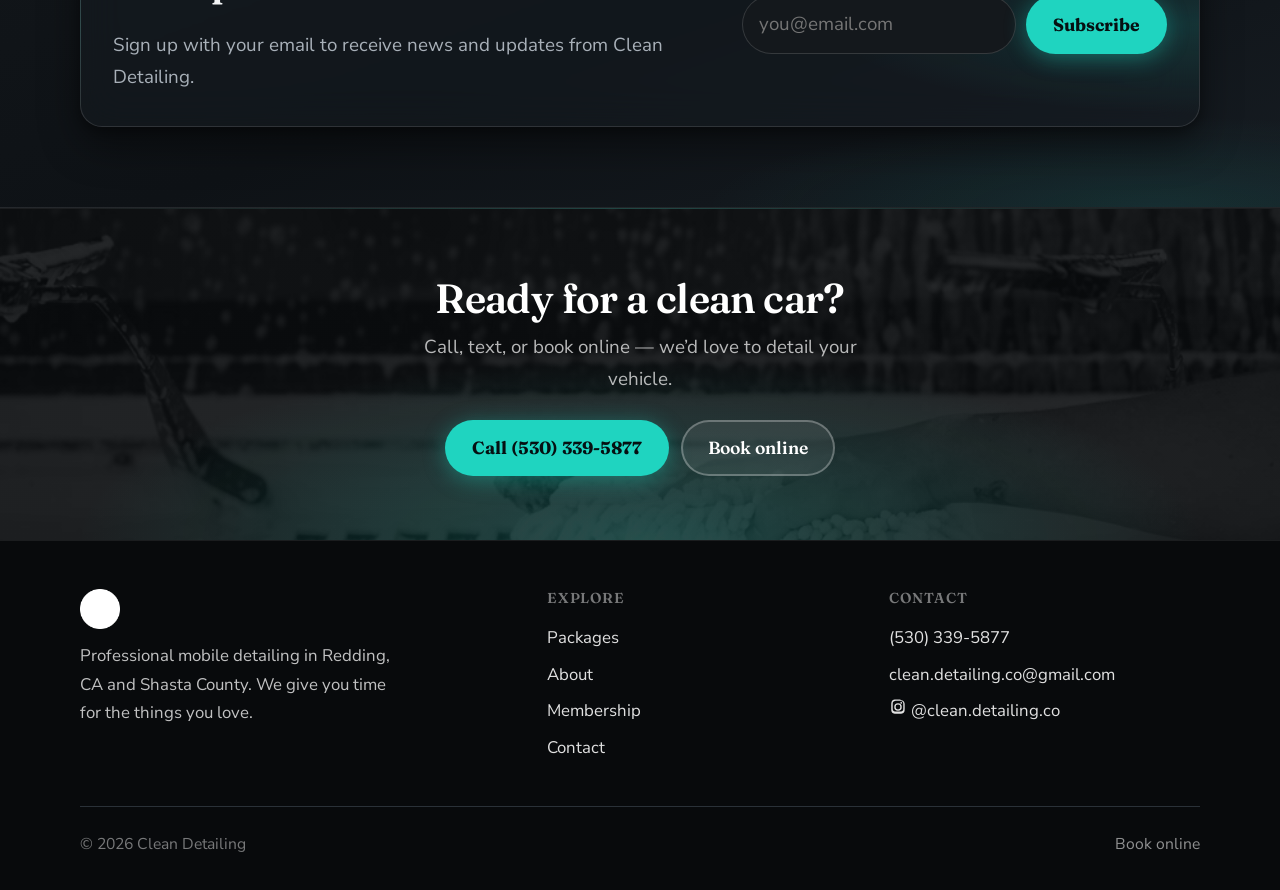
==== commit 594c3443: "Add tasteful 2026 depth: 3D tilt, glass, layered frames Soft perspective card tilt on packages/value" ====
--- a/index.html
+++ b/index.html
@@ -36,6 +36,8 @@
       <div class="hero-media" aria-hidden="true">
         <img src="assets/img/hero.jpg" alt="" width="1800" height="1200" fetchpriority="high">
       </div>
+      <div class="float-orb float-orb--a" data-parallax="0.12" aria-hidden="true"></div>
+      <div class="float-orb float-orb--b" data-parallax="0.08" aria-hidden="true"></div>
       <div class="container hero-content">
         <p class="eyebrow">Redding &amp; Shasta County · Mobile</p>
         <h1>We Give You Time For The Things You Love</h1>
@@ -45,31 +47,43 @@
           <a class="btn btn-ghost-light" href="tel:+15303395877">Call (530) 339-5877</a>
         </div>
       </div>
+      <div class="hero-stack" data-parallax="0.18" aria-hidden="true">
+        <div class="hero-stack__frame hero-stack__frame--1">
+          <img src="assets/img/strip-1.jpg" alt="" width="800" height="600" loading="lazy">
+        </div>
+        <div class="hero-stack__frame hero-stack__frame--2">
+          <img src="assets/img/story-new.jpg" alt="" width="800" height="600" loading="lazy">
+        </div>
+        <div class="hero-stack__frame hero-stack__frame--3">
+          <img src="assets/img/strip-3.jpg" alt="" width="600" height="600" loading="lazy">
+        </div>
+      </div>
       <div class="hero-scroll-hint" aria-hidden="true">Scroll</div>
     </section>
 
-    <section class="section section-panel">
+    <section class="section section-panel has-orbs">
+      <div class="float-orb float-orb--c" data-parallax="0.1" aria-hidden="true"></div>
       <div class="container">
         <div class="section-head centered reveal">
           <h2>Car care that fits your life</h2>
           <p>Mobile detailing done right — clean results, local service, and time you can actually spend on what matters.</p>
         </div>
         <div class="value-grid">
-          <article class="value-card reveal">
+          <article class="value-card tilt-card reveal">
             <div class="value-icon" aria-hidden="true">
               <svg viewBox="0 0 24 24" fill="none" stroke="currentColor" stroke-width="2" stroke-linecap="round"><path d="M3 17h18M5 17l1.5-6h11L19 17M8 11V8a1 1 0 011-1h6a1 1 0 011 1v3M7 17v2M17 17v2"/></svg>
             </div>
             <h3>We come to you</h3>
             <p>Mobile detailing across Redding, CA and Shasta County — at home, work, or wherever your vehicle is.</p>
           </article>
-          <article class="value-card reveal">
+          <article class="value-card tilt-card reveal">
             <div class="value-icon" aria-hidden="true">
               <svg viewBox="0 0 24 24" fill="none" stroke="currentColor" stroke-width="2" stroke-linecap="round"><path d="M12 3v3M12 18v3M3 12h3M18 12h3M5.6 5.6l2.1 2.1M16.3 16.3l2.1 2.1M5.6 18.4l2.1-2.1M16.3 7.7l2.1-2.1"/><circle cx="12" cy="12" r="4"/></svg>
             </div>
             <h3>Inside and outside</h3>
             <p>From a thorough vacuum and wipe-down to hand-wash, wheels, wax, and full deluxe packages.</p>
           </article>
-          <article class="value-card reveal">
+          <article class="value-card tilt-card reveal">
             <div class="value-icon" aria-hidden="true">
               <svg viewBox="0 0 24 24" fill="none" stroke="currentColor" stroke-width="2" stroke-linecap="round"><circle cx="12" cy="12" r="9"/><path d="M12 7v5l3 2"/></svg>
             </div>
@@ -87,15 +101,15 @@
           <p>Photos from our detailing — look-new finishes, mobile service, and care for both the cabin and the exterior.</p>
         </div>
         <div class="story-grid">
-          <figure class="story-card reveal">
+          <figure class="story-card reveal reveal-scale">
             <img src="assets/img/story-new.jpg" alt="Freshly detailed vehicle with a glossy, like-new finish" width="1200" height="900" loading="lazy">
             <figcaption>We make your vehicle look like new</figcaption>
           </figure>
-          <figure class="story-card reveal">
+          <figure class="story-card reveal reveal-right">
             <img src="assets/img/story-mobile.jpg" alt="Mobile detailing setup serving Redding, California" width="1200" height="900" loading="lazy">
             <figcaption>Mobile detailing to Redding, CA</figcaption>
           </figure>
-          <figure class="story-card reveal">
+          <figure class="story-card reveal reveal-left">
             <img src="assets/img/story-inside.jpg" alt="Clean vehicle interior after vacuum, wipe-down, and detailing" width="1200" height="900" loading="lazy">
             <figcaption>We detail the inside…</figcaption>
           </figure>
@@ -125,7 +139,7 @@
           <p>Three marketed packages — full inclusions and price ranges. Final pricing depends on vehicle type when you book.</p>
         </div>
         <div class="pkg-grid">
-          <article class="pkg-card reveal">
+          <article class="pkg-card tilt-card reveal">
             <div class="pkg-media">
               <img src="assets/img/pkg-interior.jpg" alt="Interior detailing in progress — seats and cabin" width="1200" height="825" loading="lazy">
             </div>
@@ -142,7 +156,7 @@
               <a class="btn btn-secondary" href="packages.html">See details</a>
             </div>
           </article>
-          <article class="pkg-card featured reveal">
+          <article class="pkg-card featured tilt-card reveal">
             <div class="pkg-media">
               <span class="pkg-badge">Popular</span>
               <img src="assets/img/pkg-exterior.jpg" alt="Exterior hand-wash and wheel cleaning on a vehicle" width="1200" height="825" loading="lazy">
@@ -161,7 +175,7 @@
               <a class="btn btn-primary" href="packages.html">See details</a>
             </div>
           </article>
-          <article class="pkg-card reveal">
+          <article class="pkg-card tilt-card reveal">
             <div class="pkg-media">
               <img src="assets/img/pkg-deluxe.jpg" alt="Fully detailed vehicle after deluxe interior and exterior service" width="1200" height="825" loading="lazy">
             </div>
@@ -206,14 +220,14 @@
 
     <section class="section-sm section-dark">
       <div class="container">
-        <div class="photo-strip reveal">
-          <figure>
+        <div class="photo-strip">
+          <figure class="reveal reveal-left">
             <img src="assets/img/strip-1.jpg" alt="Detailing results — clean exterior finish" width="1000" height="750" loading="lazy">
           </figure>
-          <figure>
+          <figure class="reveal">
             <img src="assets/img/strip-2.jpg" alt="Close-up of professional mobile detailing work" width="1000" height="750" loading="lazy">
           </figure>
-          <figure>
+          <figure class="reveal reveal-right">
             <img src="assets/img/strip-3.jpg" alt="Vehicle after Clean Detailing service" width="1000" height="750" loading="lazy">
           </figure>
         </div>
--- a/assets/css/styles.css
+++ b/assets/css/styles.css
@@ -27,6 +27,10 @@
   --radius-lg: 22px;
   --shadow: 0 8px 30px rgba(0, 0, 0, 0.35);
   --shadow-lg: 0 24px 60px rgba(0, 0, 0, 0.5);
+  --shadow-lift: 0 18px 40px rgba(0, 0, 0, 0.45), 0 4px 12px rgba(0, 0, 0, 0.3);
+  --shadow-float: 0 28px 64px rgba(0, 0, 0, 0.55), 0 8px 20px rgba(0, 0, 0, 0.35);
+  --glass-bg: rgba(22, 28, 34, 0.55);
+  --glass-border: rgba(255, 255, 255, 0.12);
   --header-h: 72px;
   --font-display: "Fraunces", Georgia, "Times New Roman", serif;
   --font-body: "Nunito Sans", system-ui, sans-serif;
@@ -476,17 +480,18 @@
   .value-grid { grid-template-columns: 1fr; }
 }
 .value-card {
-  background: var(--bg-panel);
-  border: 1px solid var(--border);
+  background: var(--glass-bg);
+  backdrop-filter: blur(18px) saturate(1.15);
+  -webkit-backdrop-filter: blur(18px) saturate(1.15);
+  border: 1px solid var(--glass-border);
   border-radius: var(--radius-lg);
   padding: 1.6rem 1.5rem;
-  transition: border-color 0.25s, box-shadow 0.25s var(--ease), transform 0.25s var(--ease);
-  box-shadow: inset 0 1px 0 rgba(255,255,255,0.04);
+  transition: border-color 0.25s, box-shadow 0.25s var(--ease);
+  box-shadow: inset 0 1px 0 rgba(255,255,255,0.06), var(--shadow);
 }
 .value-card:hover {
   border-color: rgba(31, 212, 192, 0.45);
-  box-shadow: 0 0 0 1px rgba(31,212,192,0.2), 0 12px 40px rgba(0,0,0,0.35);
-  transform: translateY(-3px);
+  box-shadow: inset 0 1px 0 rgba(255,255,255,0.08), 0 0 0 1px rgba(31,212,192,0.18), var(--shadow-lift);
 }
 .value-icon {
   width: 44px;
@@ -522,8 +527,8 @@
   overflow: hidden;
   aspect-ratio: 4 / 3;
   background: var(--bg-dark);
-  border: 1px solid var(--border);
-  box-shadow: var(--shadow);
+  border: 1px solid var(--glass-border);
+  box-shadow: var(--shadow-lift);
 }
 .story-card img {
   width: 100%;
@@ -560,22 +565,24 @@
   .pkg-grid { grid-template-columns: 1fr; max-width: 420px; margin-inline: auto; }
 }
 .pkg-card {
-  background: var(--bg-panel);
-  border: 1px solid var(--border);
+  background: var(--glass-bg);
+  backdrop-filter: blur(16px) saturate(1.1);
+  -webkit-backdrop-filter: blur(16px) saturate(1.1);
+  border: 1px solid var(--glass-border);
   border-radius: var(--radius-lg);
   overflow: hidden;
   display: flex;
   flex-direction: column;
-  transition: box-shadow 0.3s var(--ease), transform 0.3s var(--ease), border-color 0.3s;
+  transition: box-shadow 0.3s var(--ease), border-color 0.3s;
+  box-shadow: inset 0 1px 0 rgba(255,255,255,0.05), var(--shadow);
 }
 .pkg-card:hover {
-  box-shadow: var(--shadow-lg);
-  transform: translateY(-4px);
-  border-color: rgba(31, 212, 192, 0.35);
+  box-shadow: inset 0 1px 0 rgba(255,255,255,0.08), var(--shadow-float);
+  border-color: rgba(31, 212, 192, 0.4);
 }
 .pkg-card.featured {
   border-color: var(--accent);
-  box-shadow: 0 0 0 1px var(--accent), 0 0 40px rgba(31,212,192,0.18), var(--shadow);
+  box-shadow: inset 0 1px 0 rgba(255,255,255,0.06), 0 0 0 1px var(--accent), 0 0 40px rgba(31,212,192,0.18), var(--shadow);
 }
 .pkg-badge {
   position: absolute;
@@ -662,8 +669,20 @@
   border-radius: var(--radius);
   overflow: hidden;
   aspect-ratio: 4 / 3;
-  border: 1px solid var(--border);
-  box-shadow: var(--shadow);
+  border: 1px solid var(--glass-border);
+  box-shadow: var(--shadow-lift);
+  transition: transform 0.35s var(--ease), box-shadow 0.35s var(--ease);
+}
+.photo-strip figure:nth-child(1) { transform: rotate(-1.2deg); }
+.photo-strip figure:nth-child(2) { transform: translateY(-6px); }
+.photo-strip figure:nth-child(3) { transform: rotate(1.4deg); }
+.photo-strip figure:hover {
+  transform: rotate(0deg) translateY(-8px);
+  box-shadow: var(--shadow-float);
+  z-index: 2;
+}
+@media (max-width: 700px) {
+  .photo-strip figure { transform: none !important; }
 }
 .photo-strip img {
   width: 100%;
@@ -675,11 +694,13 @@
 
 /* ----- Booking ----- */
 .booking-wrap {
-  background: var(--bg-panel);
+  background: var(--glass-bg);
+  backdrop-filter: blur(14px);
+  -webkit-backdrop-filter: blur(14px);
   border-radius: var(--radius-lg);
-  border: 1px solid var(--border);
+  border: 1px solid var(--glass-border);
   overflow: hidden;
-  box-shadow: var(--shadow-lg), 0 0 60px rgba(31,212,192,0.08);
+  box-shadow: inset 0 1px 0 rgba(255,255,255,0.05), var(--shadow-lg), 0 0 60px rgba(31,212,192,0.08);
 }
 .booking-frame {
   width: 100%;
@@ -770,11 +791,13 @@
   align-items: center;
   padding: 2rem;
   background:
-    radial-gradient(ellipse 60% 80% at 100% 50%, rgba(31,212,192,0.12), transparent 55%),
-    var(--bg-panel);
-  border: 1px solid var(--border);
+    radial-gradient(ellipse 60% 80% at 100% 50%, rgba(31,212,192,0.14), transparent 55%),
+    var(--glass-bg);
+  backdrop-filter: blur(20px) saturate(1.2);
+  -webkit-backdrop-filter: blur(20px) saturate(1.2);
+  border: 1px solid var(--glass-border);
   border-radius: var(--radius-lg);
-  box-shadow: inset 0 1px 0 rgba(255,255,255,0.04);
+  box-shadow: inset 0 1px 0 rgba(255,255,255,0.07), var(--shadow-lift);
 }
 @media (min-width: 720px) {
   .newsletter-box {
@@ -822,16 +845,20 @@
   gap: 1rem;
   align-items: flex-start;
   padding: 1.15rem 1.2rem;
-  background: var(--bg-panel);
-  border: 1px solid var(--border);
+  background: var(--glass-bg);
+  backdrop-filter: blur(14px);
+  -webkit-backdrop-filter: blur(14px);
+  border: 1px solid var(--glass-border);
   border-radius: var(--radius);
   text-decoration: none;
   color: inherit;
-  transition: border-color 0.2s, box-shadow 0.2s;
+  transition: border-color 0.2s, box-shadow 0.2s, transform 0.25s var(--ease);
+  box-shadow: inset 0 1px 0 rgba(255,255,255,0.05);
 }
 .channel:hover {
   border-color: rgba(31, 212, 192, 0.45);
-  box-shadow: 0 0 24px rgba(31,212,192,0.12);
+  box-shadow: inset 0 1px 0 rgba(255,255,255,0.08), 0 0 24px rgba(31,212,192,0.12), var(--shadow);
+  transform: translateY(-2px);
 }
 .channel-icon {
   width: 42px;
@@ -884,15 +911,19 @@
   font-size: 1.08rem;
 }
 .about-photos {
-  display: grid;
-  gap: 1rem;
+  position: relative;
+  display: grid;
+  gap: 0;
+  min-height: 420px;
+  padding: 1.5rem 0.5rem 2rem;
 }
 .about-photos figure {
   margin: 0;
   border-radius: var(--radius-lg);
   overflow: hidden;
-  border: 1px solid var(--border);
-  box-shadow: var(--shadow);
+  border: 1px solid var(--glass-border);
+  box-shadow: var(--shadow-float);
+  background: var(--bg-dark);
 }
 .about-photos img {
   width: 100%;
@@ -900,7 +931,37 @@
   object-fit: cover;
   aspect-ratio: 4 / 3;
 }
+.about-photos figure:first-child {
+  width: 78%;
+  z-index: 2;
+  transform: rotate(-2.5deg);
+}
 .about-photos figure:first-child img { aspect-ratio: 5 / 4; }
+.about-photos figure:last-child {
+  position: absolute;
+  right: 0;
+  bottom: 0;
+  width: 62%;
+  z-index: 1;
+  transform: rotate(3.5deg);
+  box-shadow: var(--shadow-lift);
+}
+@media (max-width: 600px) {
+  .about-photos {
+    min-height: 0;
+    display: grid;
+    gap: 1rem;
+    padding: 0;
+  }
+  .about-photos figure:first-child,
+  .about-photos figure:last-child {
+    position: relative;
+    width: 100%;
+    transform: none;
+    right: auto;
+    bottom: auto;
+  }
+}
 
 /* ----- Membership ----- */
 .mem-hero-grid {
@@ -944,19 +1005,34 @@
 .mem-gallery {
   display: grid;
   grid-template-columns: repeat(2, 1fr);
-  gap: 0.75rem;
+  gap: 0.85rem;
+  perspective: 900px;
 }
 .mem-gallery figure {
   margin: 0;
   border-radius: var(--radius);
   overflow: hidden;
   aspect-ratio: 1;
-  border: 1px solid var(--border);
+  border: 1px solid var(--glass-border);
+  box-shadow: var(--shadow-lift);
+  transition: transform 0.35s var(--ease), box-shadow 0.35s var(--ease);
+}
+.mem-gallery figure:nth-child(1) { transform: rotate(-1.5deg); }
+.mem-gallery figure:nth-child(2) { transform: rotate(2deg); }
+.mem-gallery figure:nth-child(3) { transform: rotate(1.5deg); }
+.mem-gallery figure:nth-child(4) { transform: rotate(-2deg); }
+.mem-gallery figure:hover {
+  transform: rotate(0deg) translateY(-4px) scale(1.02);
+  box-shadow: var(--shadow-float);
+  z-index: 2;
 }
 .mem-gallery img {
   width: 100%;
   height: 100%;
   object-fit: cover;
+}
+@media (max-width: 600px) {
+  .mem-gallery figure { transform: none !important; }
 }
 
 /* ----- Page hero (inner) ----- */
@@ -1113,12 +1189,57 @@
 /* ----- Reveal motion ----- */
 .reveal {
   opacity: 0;
-  transform: translateY(18px);
-  transition: opacity 0.7s var(--ease), transform 0.7s var(--ease);
+  transform: translateY(28px);
+  transition:
+    opacity 0.75s var(--ease) var(--reveal-delay, 0ms),
+    transform 0.75s var(--ease) var(--reveal-delay, 0ms);
+  will-change: opacity, transform;
 }
 .reveal.is-visible {
   opacity: 1;
   transform: none;
+}
+.reveal-left {
+  transform: translateX(-28px);
+}
+.reveal-right {
+  transform: translateX(28px);
+}
+.reveal-scale {
+  transform: translateY(18px) scale(0.96);
+}
+.reveal-left.is-visible,
+.reveal-right.is-visible,
+.reveal-scale.is-visible {
+  transform: none;
+}
+
+/* Keep layered frame angles after reveal completes */
+.photo-strip figure.reveal.is-visible:nth-child(1) { transform: rotate(-1.2deg); }
+.photo-strip figure.reveal.is-visible:nth-child(2) { transform: translateY(-6px); }
+.photo-strip figure.reveal.is-visible:nth-child(3) { transform: rotate(1.4deg); }
+.photo-strip figure.reveal.is-visible:hover {
+  transform: rotate(0deg) translateY(-8px);
+}
+
+@media (min-width: 701px) {
+  .story-grid .story-card.reveal.is-visible:nth-child(2) { transform: translateY(10px) rotate(0.8deg); }
+  .story-grid .story-card.reveal.is-visible:nth-child(3) { transform: translateY(-6px) rotate(-0.6deg); }
+  .story-grid .story-card.reveal.is-visible:nth-child(4) { transform: translateY(4px) rotate(0.5deg); }
+  .story-grid .story-card.reveal.is-visible:hover {
+    transform: translateY(-6px) rotate(0deg) scale(1.015);
+  }
+  .story-grid .story-card.reveal.is-visible:nth-child(1):hover {
+    transform: translateY(-4px);
+  }
+}
+
+.mem-gallery figure.reveal.is-visible:nth-child(1) { transform: rotate(-1.5deg); }
+.mem-gallery figure.reveal.is-visible:nth-child(2) { transform: rotate(2deg); }
+.mem-gallery figure.reveal.is-visible:nth-child(3) { transform: rotate(1.5deg); }
+.mem-gallery figure.reveal.is-visible:nth-child(4) { transform: rotate(-2deg); }
+.mem-gallery figure.reveal.is-visible:hover {
+  transform: rotate(0deg) translateY(-4px) scale(1.02);
 }
 
 /* ----- Misc ----- */
@@ -1137,11 +1258,13 @@
 
 /* Contact form card on dark */
 .form-card {
-  background: var(--bg-panel);
-  border: 1px solid var(--border);
+  background: var(--glass-bg);
+  backdrop-filter: blur(18px) saturate(1.15);
+  -webkit-backdrop-filter: blur(18px) saturate(1.15);
+  border: 1px solid var(--glass-border);
   border-radius: var(--radius-lg);
   padding: 1.75rem;
-  box-shadow: var(--shadow);
+  box-shadow: inset 0 1px 0 rgba(255,255,255,0.06), var(--shadow-lift);
 }
 
 @media (prefers-reduced-motion: reduce) {
@@ -1153,6 +1276,16 @@
   .reveal { opacity: 1; transform: none; }
   .hero-media { transform: none !important; }
   .hero-scroll-hint::after { animation: none; }
+  .tilt-card,
+  .tilt-card.is-tilting {
+    transform: none !important;
+  }
+  .float-orb,
+  .hero-stack,
+  [data-parallax] {
+    transform: none !important;
+    animation: none !important;
+  }
 }
 
 /* Accessibility: keep type comfortable on phones */
@@ -1165,3 +1298,281 @@
   .btn { font-size: 1.05rem; }
   .hero-scroll-hint { display: none; }
 }
+
+
+/* =========================================================
+   Depth system 2026 — tilt, glass layers, floating accents
+   ========================================================= */
+
+/* Perspective wrappers for card grids */
+.value-grid,
+.pkg-grid {
+  perspective: 1200px;
+  perspective-origin: 50% 40%;
+}
+
+/* Soft 3D tilt cards (JS sets --tilt-x/y) */
+.tilt-card {
+  --tilt-x: 0deg;
+  --tilt-y: 0deg;
+  --tilt-glow-x: 50%;
+  --tilt-glow-y: 50%;
+  transform-style: preserve-3d;
+  will-change: transform;
+  position: relative;
+}
+.tilt-card.reveal:not(.is-visible) {
+  transform: translateY(28px);
+}
+.tilt-card.reveal.is-visible,
+.tilt-card:not(.reveal) {
+  transform:
+    translateY(0)
+    rotateX(var(--tilt-x))
+    rotateY(var(--tilt-y));
+  transition:
+    transform 0.45s var(--ease),
+    box-shadow 0.35s var(--ease),
+    border-color 0.3s,
+    opacity 0.75s var(--ease) var(--reveal-delay, 0ms);
+}
+.tilt-card.is-tilting {
+  transition:
+    transform 0.08s linear,
+    box-shadow 0.25s var(--ease),
+    border-color 0.25s;
+  transform:
+    translateY(-6px)
+    rotateX(var(--tilt-x))
+    rotateY(var(--tilt-y));
+  z-index: 3;
+}
+.tilt-card::after {
+  content: "";
+  position: absolute;
+  inset: 0;
+  border-radius: inherit;
+  pointer-events: none;
+  opacity: 0;
+  background: radial-gradient(
+    520px circle at var(--tilt-glow-x) var(--tilt-glow-y),
+    rgba(31, 212, 192, 0.16),
+    transparent 55%
+  );
+  transition: opacity 0.3s;
+  z-index: 4;
+}
+.tilt-card.is-tilting::after { opacity: 1; }
+.tilt-card .pkg-media,
+.tilt-card .pkg-body,
+.tilt-card .value-icon,
+.tilt-card h3,
+.tilt-card p {
+  transform: translateZ(0);
+}
+.tilt-card .pkg-media { transform: translateZ(18px); }
+.tilt-card .pkg-body { transform: translateZ(10px); }
+
+@media (max-width: 900px), (hover: none) {
+  .tilt-card,
+  .tilt-card.is-tilting {
+    transform: none;
+  }
+  .tilt-card::after { display: none; }
+}
+
+/* Floating accent orbs (subtle — not neon candy) */
+.float-orb {
+  position: absolute;
+  border-radius: 50%;
+  pointer-events: none;
+  z-index: 0;
+  filter: blur(2px);
+  opacity: 0.55;
+  transform: translate3d(0, var(--parallax-y, 0px), 0);
+  will-change: transform;
+}
+.float-orb--a {
+  width: 220px;
+  height: 220px;
+  background: radial-gradient(circle, rgba(31,212,192,0.28), transparent 68%);
+  top: 12%;
+  right: 8%;
+  animation: orb-drift 14s ease-in-out infinite;
+}
+.float-orb--b {
+  width: 160px;
+  height: 160px;
+  background: radial-gradient(circle, rgba(255,255,255,0.07), transparent 70%);
+  bottom: 18%;
+  left: 6%;
+  animation: orb-drift 18s ease-in-out infinite reverse;
+}
+.float-orb--c {
+  width: 120px;
+  height: 120px;
+  background: radial-gradient(circle, rgba(31,212,192,0.18), transparent 65%);
+  top: 40%;
+  left: 18%;
+  animation: orb-drift 16s ease-in-out infinite;
+}
+@keyframes orb-drift {
+  0%, 100% { translate: 0 0; }
+  50% { translate: 12px -18px; }
+}
+
+/* Hero layered photo stack (desktop) — faces stay on main hero */
+.hero {
+  /* allow stack on the right without crushing copy */
+}
+.hero-content { z-index: 2; }
+.hero-stack {
+  position: absolute;
+  right: max(2vw, calc((100% - var(--max)) / 2 - 1rem));
+  bottom: 12%;
+  width: min(340px, 32vw);
+  height: 280px;
+  z-index: 2;
+  pointer-events: none;
+  display: none;
+  transform: translate3d(0, var(--parallax-y, 0px), 0);
+}
+@media (min-width: 980px) {
+  .hero-stack { display: block; }
+  .hero-content { max-width: 560px; }
+}
+.hero-stack__frame {
+  position: absolute;
+  border-radius: 16px;
+  overflow: hidden;
+  border: 1px solid rgba(255,255,255,0.18);
+  box-shadow: var(--shadow-float);
+  background: #0a0c0e;
+}
+.hero-stack__frame img {
+  width: 100%;
+  height: 100%;
+  object-fit: cover;
+  display: block;
+}
+.hero-stack__frame--1 {
+  width: 78%;
+  aspect-ratio: 4 / 3;
+  left: 0;
+  bottom: 8%;
+  transform: rotate(-6deg);
+  z-index: 1;
+  opacity: 0.92;
+}
+.hero-stack__frame--2 {
+  width: 72%;
+  aspect-ratio: 4 / 3;
+  right: 0;
+  top: 0;
+  transform: rotate(5deg);
+  z-index: 2;
+  opacity: 0.95;
+}
+.hero-stack__frame--3 {
+  width: 58%;
+  aspect-ratio: 1;
+  left: 28%;
+  bottom: 0;
+  transform: rotate(1.5deg);
+  z-index: 3;
+  border-color: rgba(31,212,192,0.35);
+  box-shadow: 0 0 0 1px rgba(31,212,192,0.2), var(--shadow-float);
+}
+
+/* Soft glass panel utility */
+.glass-panel {
+  background: var(--glass-bg);
+  backdrop-filter: blur(18px) saturate(1.15);
+  -webkit-backdrop-filter: blur(18px) saturate(1.15);
+  border: 1px solid var(--glass-border);
+  border-radius: var(--radius-lg);
+  box-shadow: inset 0 1px 0 rgba(255,255,255,0.06), var(--shadow);
+}
+
+/* Story grid — overlapping frames on wide screens */
+@media (min-width: 701px) {
+  .story-grid {
+    gap: 1.25rem;
+  }
+  .story-grid .story-card {
+    transition: transform 0.4s var(--ease), box-shadow 0.4s var(--ease);
+  }
+  .story-grid .story-card:nth-child(2) { transform: translateY(10px) rotate(0.8deg); }
+  .story-grid .story-card:nth-child(3) { transform: translateY(-6px) rotate(-0.6deg); }
+  .story-grid .story-card:nth-child(4) { transform: translateY(4px) rotate(0.5deg); }
+  .story-grid .story-card:hover {
+    transform: translateY(-6px) rotate(0deg) scale(1.015);
+    box-shadow: var(--shadow-float);
+    z-index: 2;
+  }
+  .story-grid .story-card:nth-child(1):hover {
+    transform: translateY(-4px);
+  }
+}
+
+/* Depth ring behind section heads */
+.section-head.centered h2 {
+  position: relative;
+}
+.section-panel .value-grid,
+.section-warm .pkg-grid {
+  position: relative;
+  z-index: 1;
+}
+
+/* Accent ring / depth plate behind package featured */
+.pkg-card.featured {
+  position: relative;
+}
+.pkg-card.featured::before {
+  content: "";
+  position: absolute;
+  inset: -1px;
+  border-radius: inherit;
+  background: linear-gradient(145deg, rgba(31,212,192,0.45), transparent 40%, transparent 60%, rgba(31,212,192,0.2));
+  z-index: -1;
+  opacity: 0.85;
+  filter: blur(0.5px);
+}
+
+/* Note box glass */
+.note-box {
+  backdrop-filter: blur(10px);
+  -webkit-backdrop-filter: blur(10px);
+}
+
+/* Section ambient orbs container */
+.section.has-orbs {
+  overflow: hidden;
+}
+.section.has-orbs > .container {
+  position: relative;
+  z-index: 1;
+}
+
+/* Page hero glass chip */
+.page-hero .eyebrow {
+  position: relative;
+}
+
+/* Soft depth under CTA */
+.cta-band {
+  isolation: isolate;
+}
+
+@supports not ((backdrop-filter: blur(1px)) or (-webkit-backdrop-filter: blur(1px))) {
+  .value-card,
+  .pkg-card,
+  .newsletter-box,
+  .booking-wrap,
+  .channel,
+  .form-card,
+  .glass-panel {
+    background: var(--bg-panel);
+  }
+}
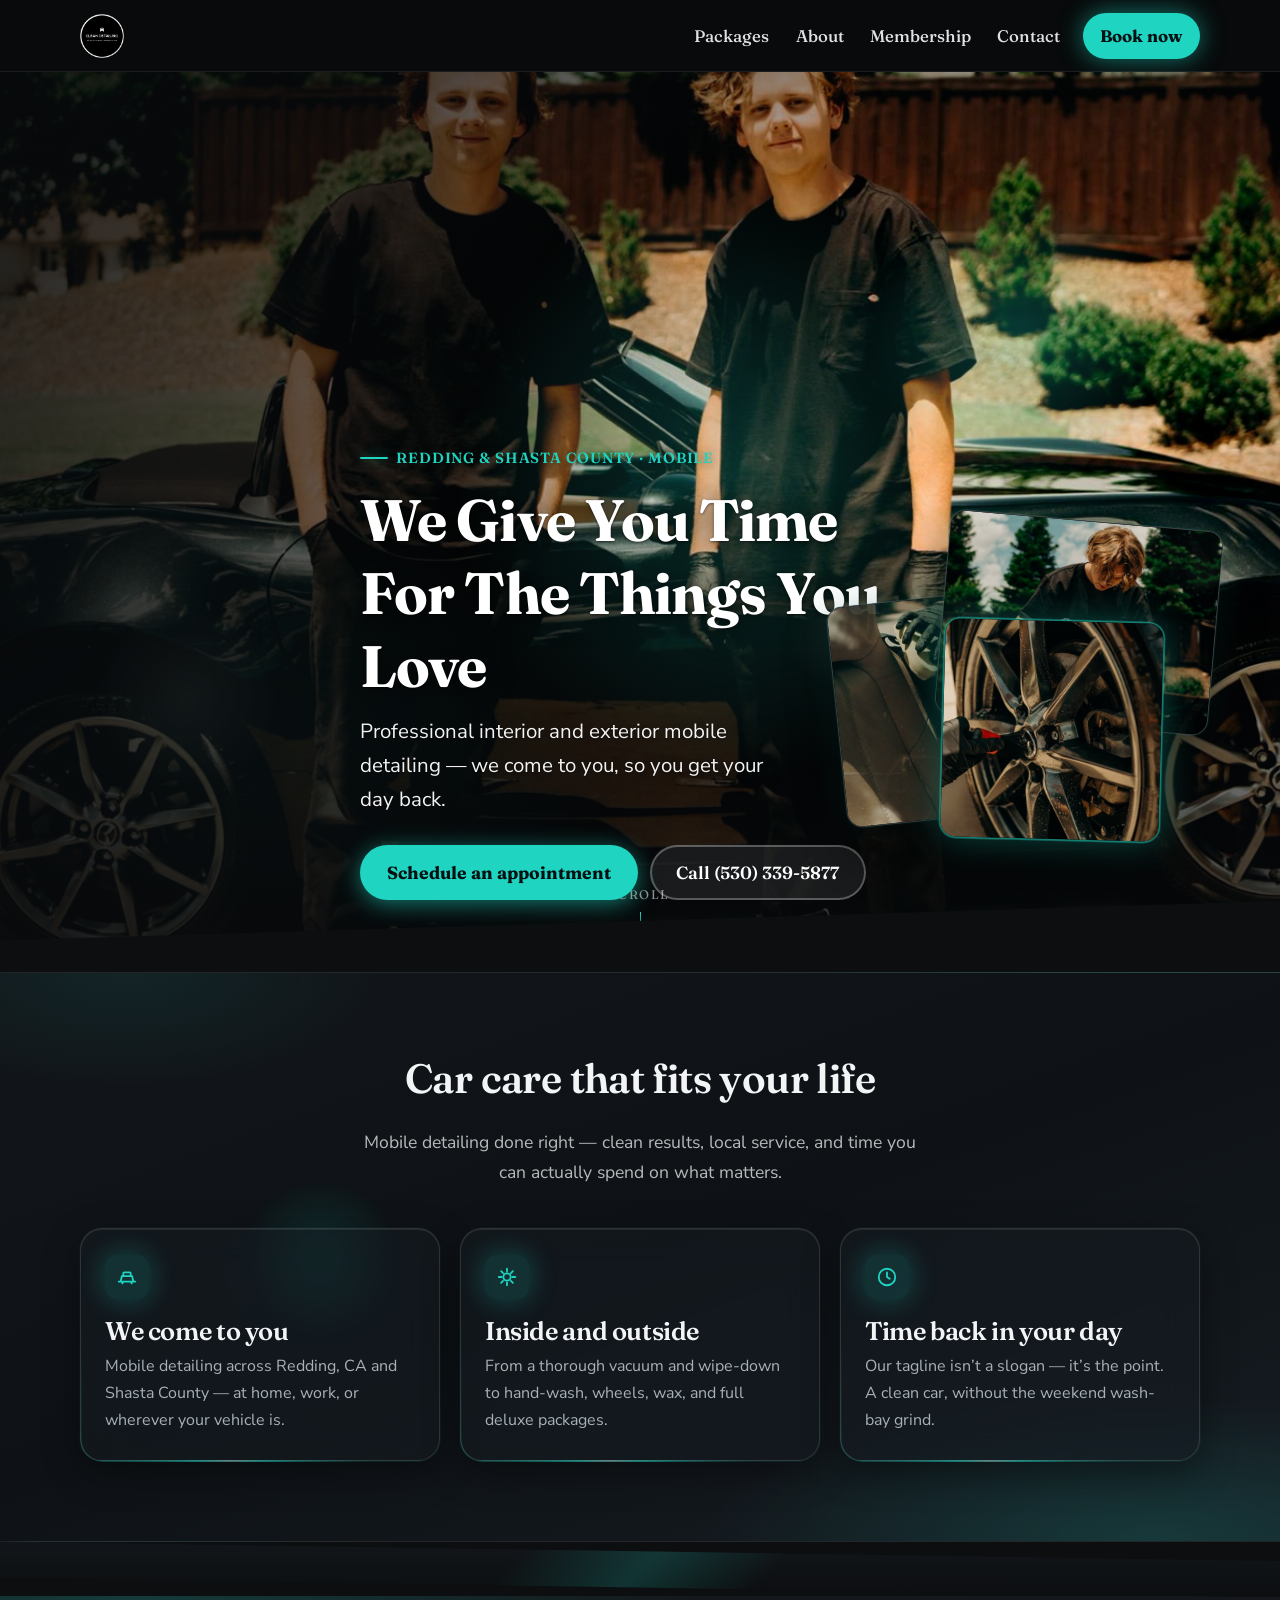
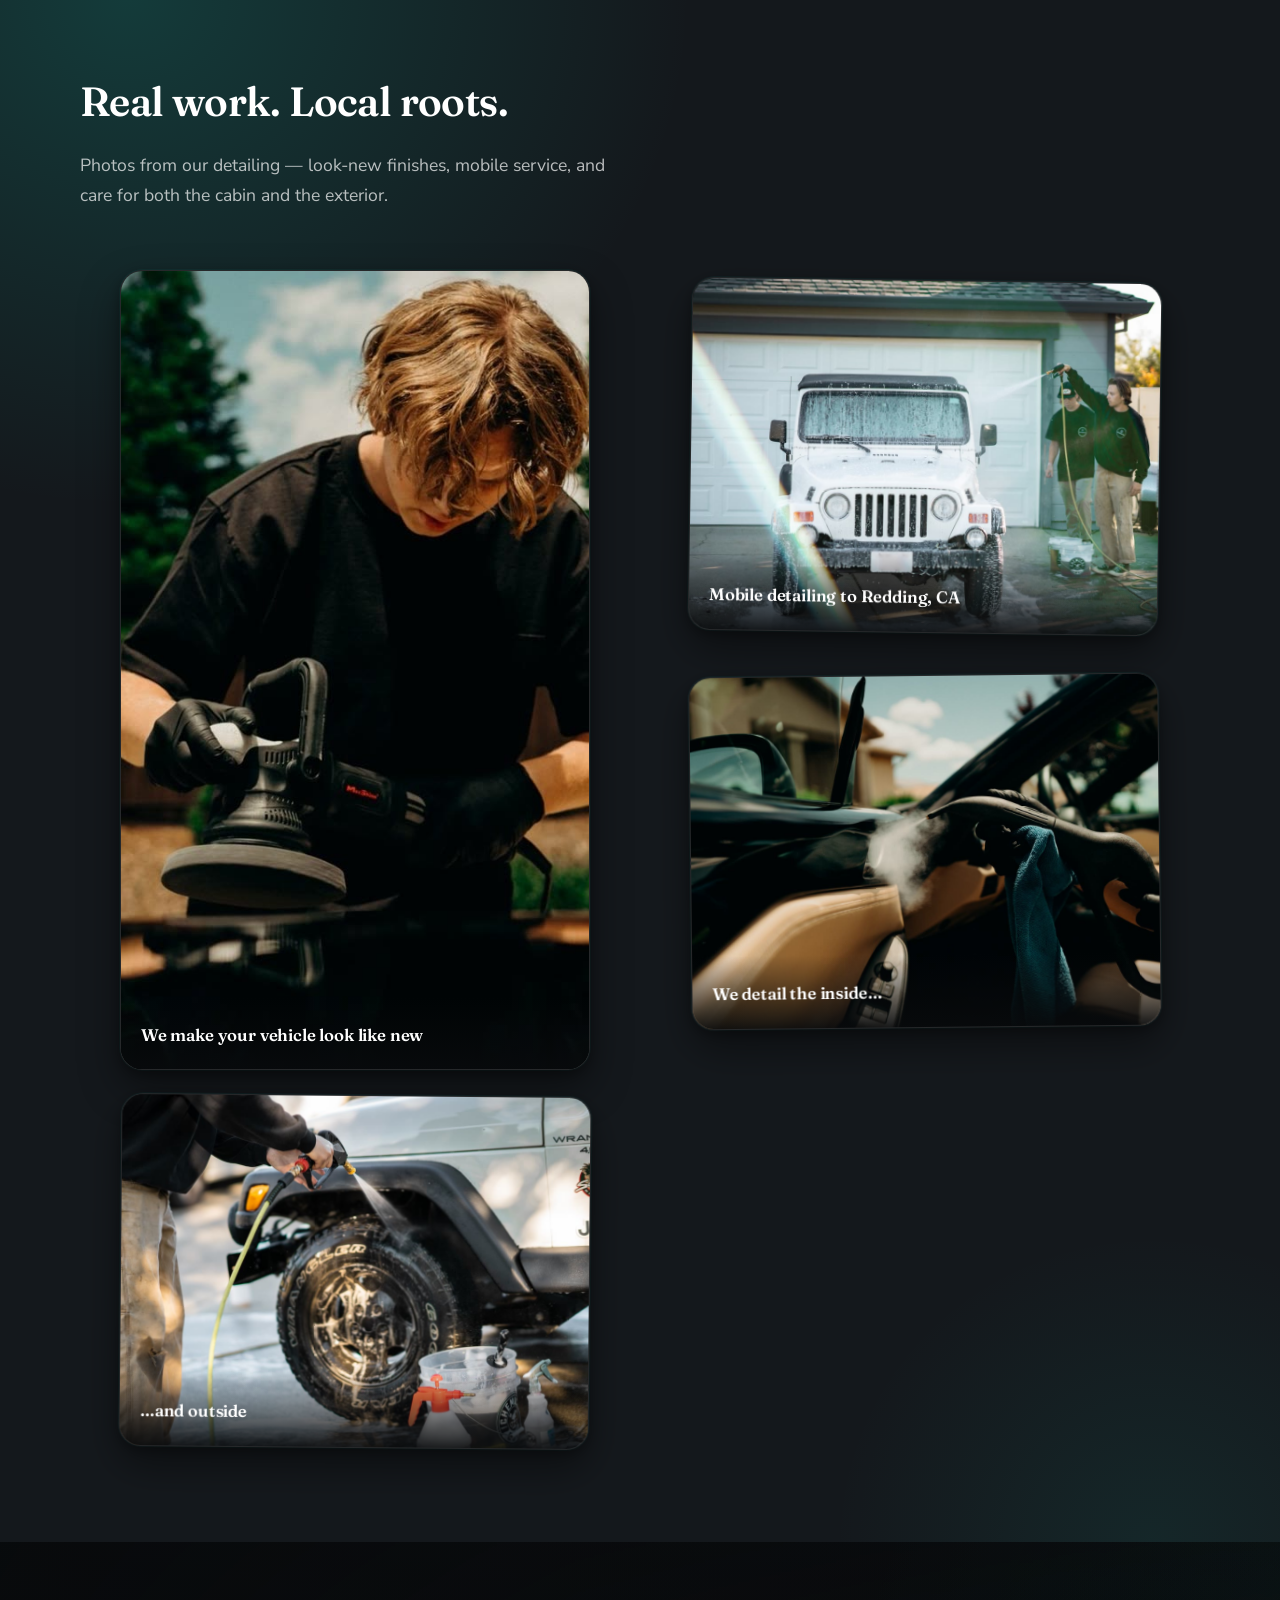
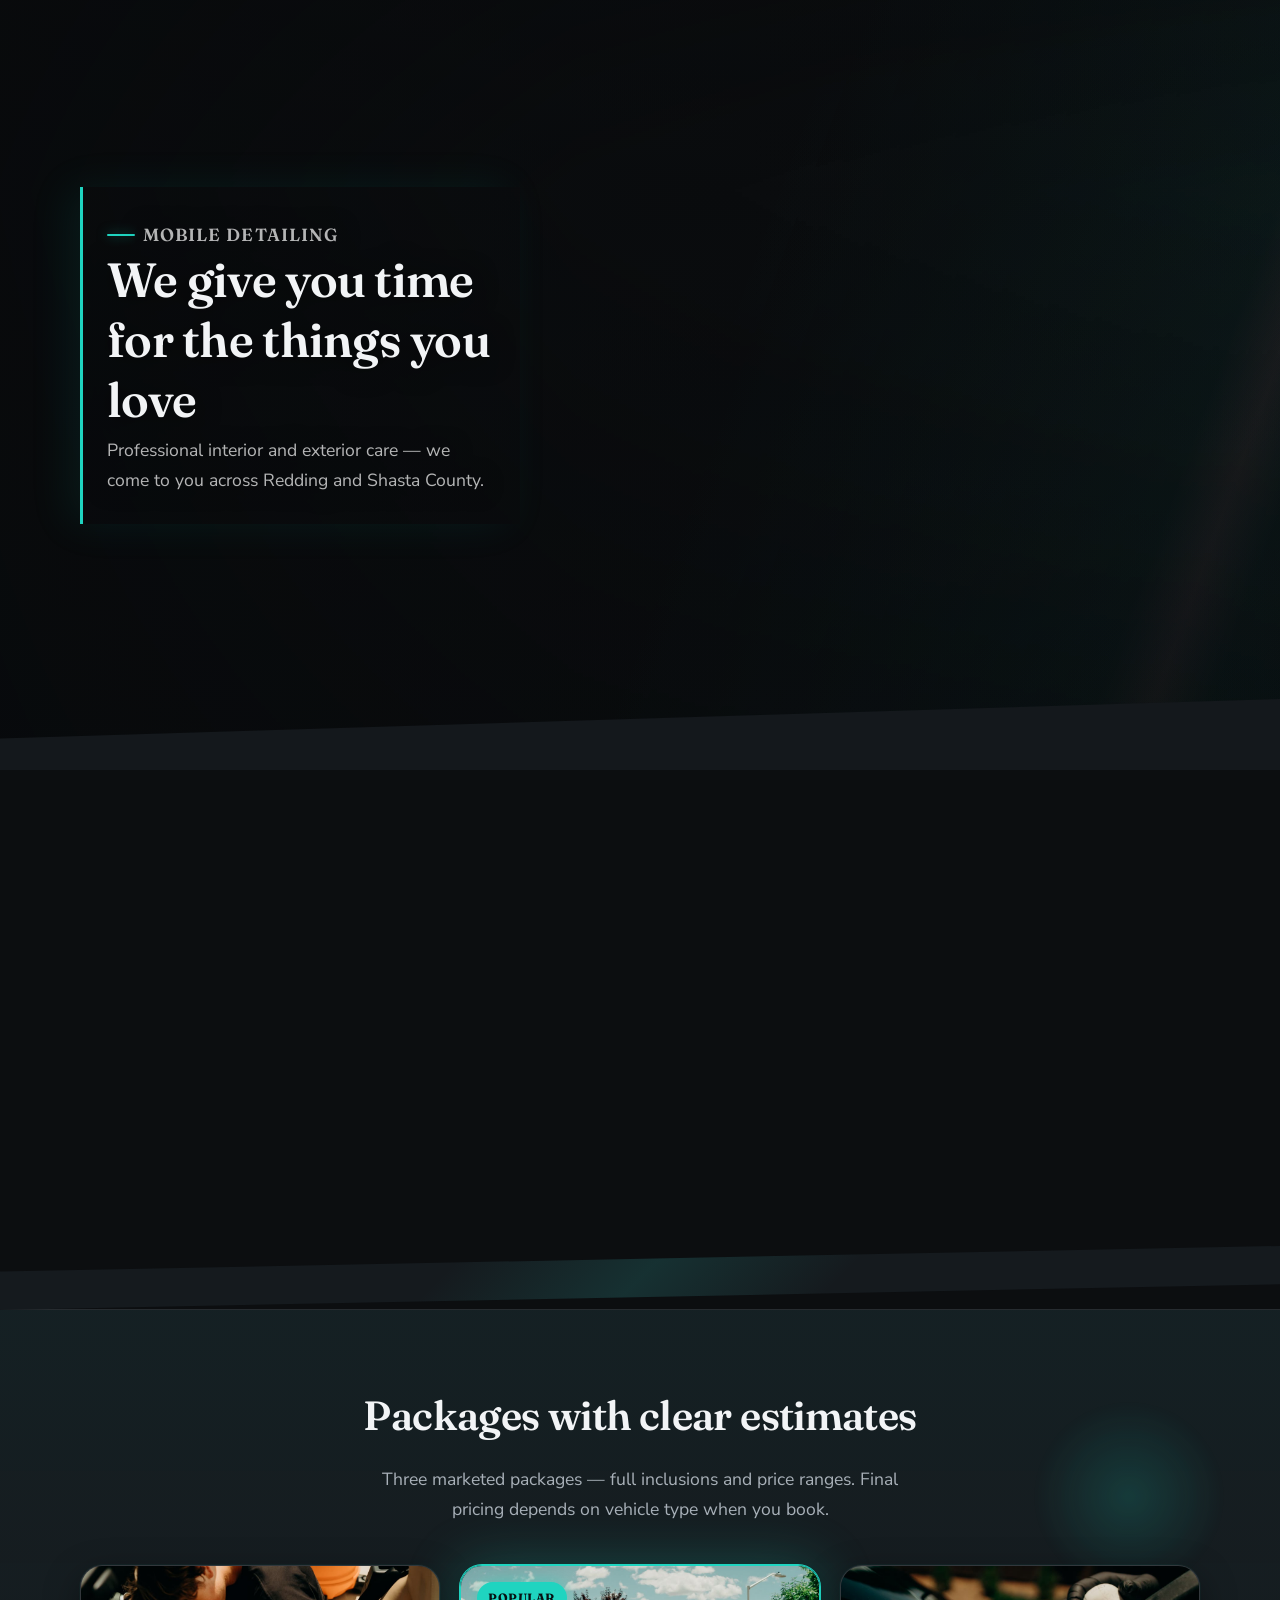
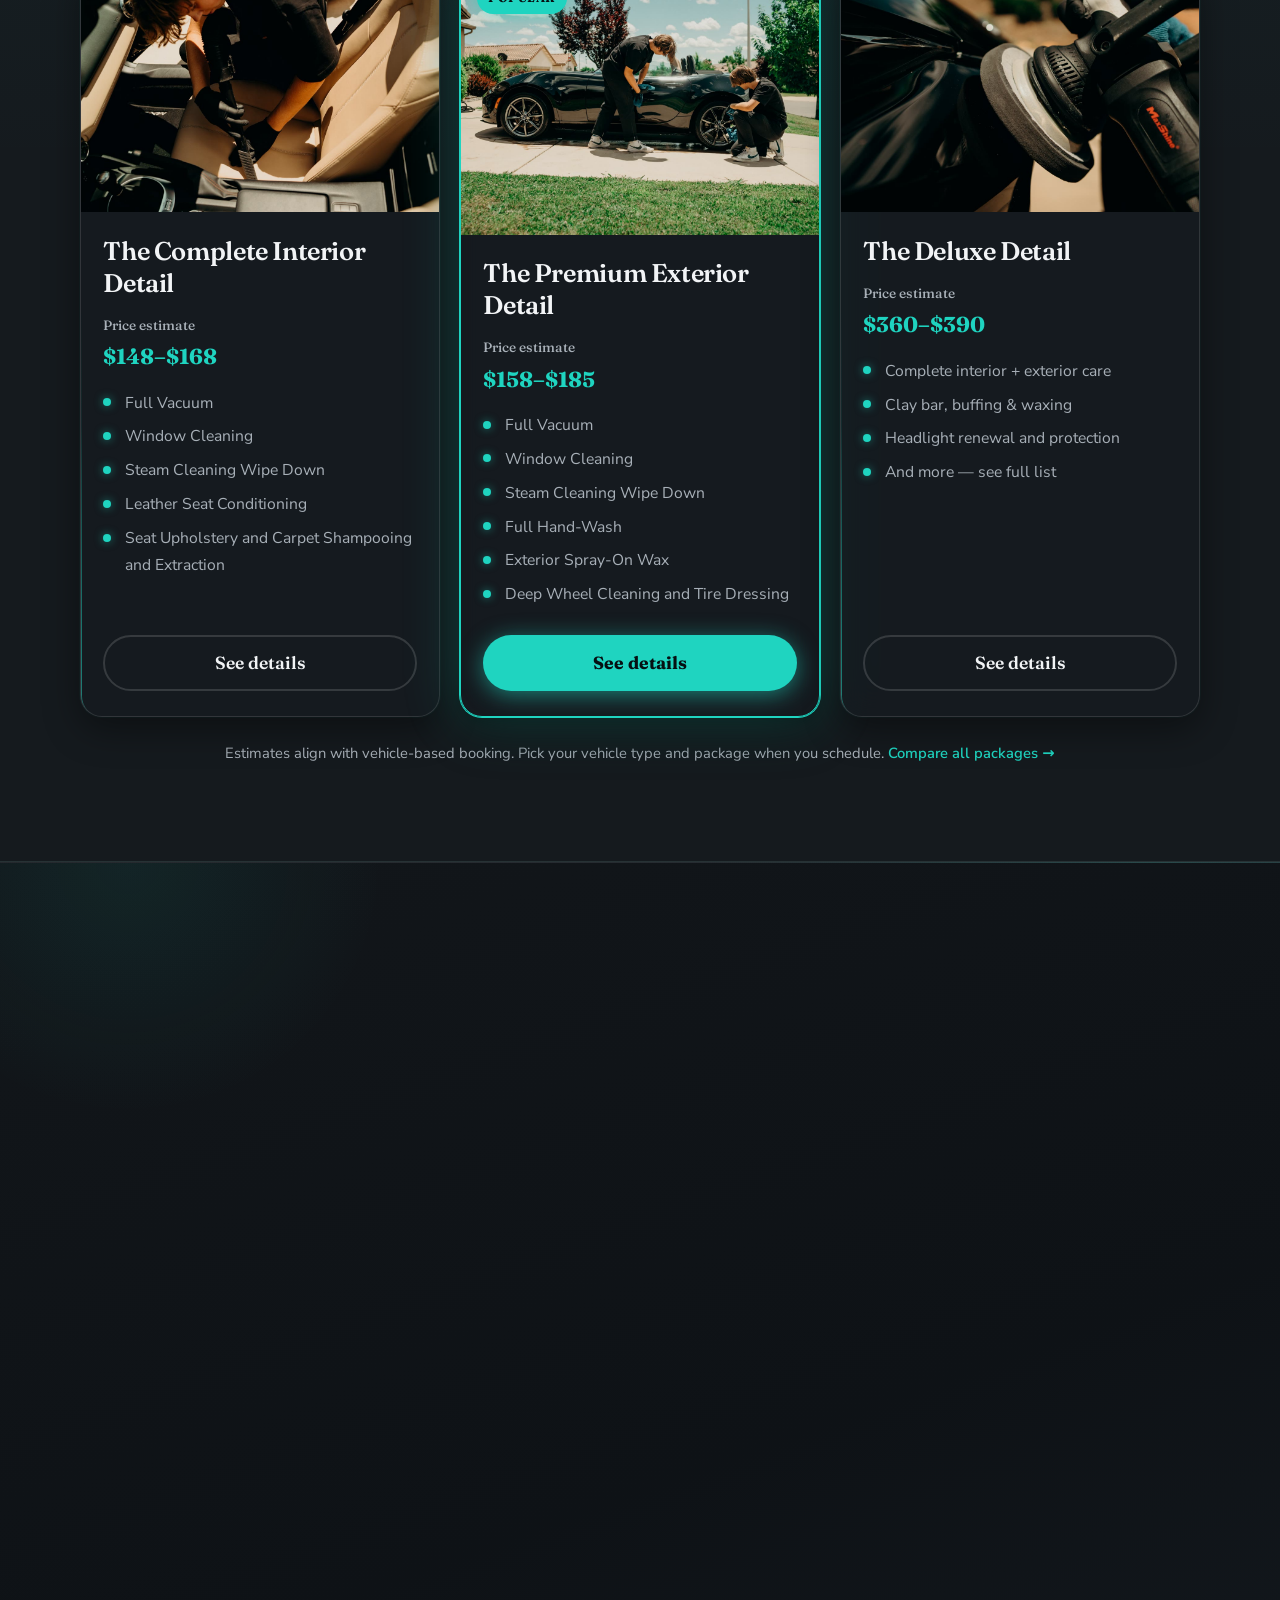
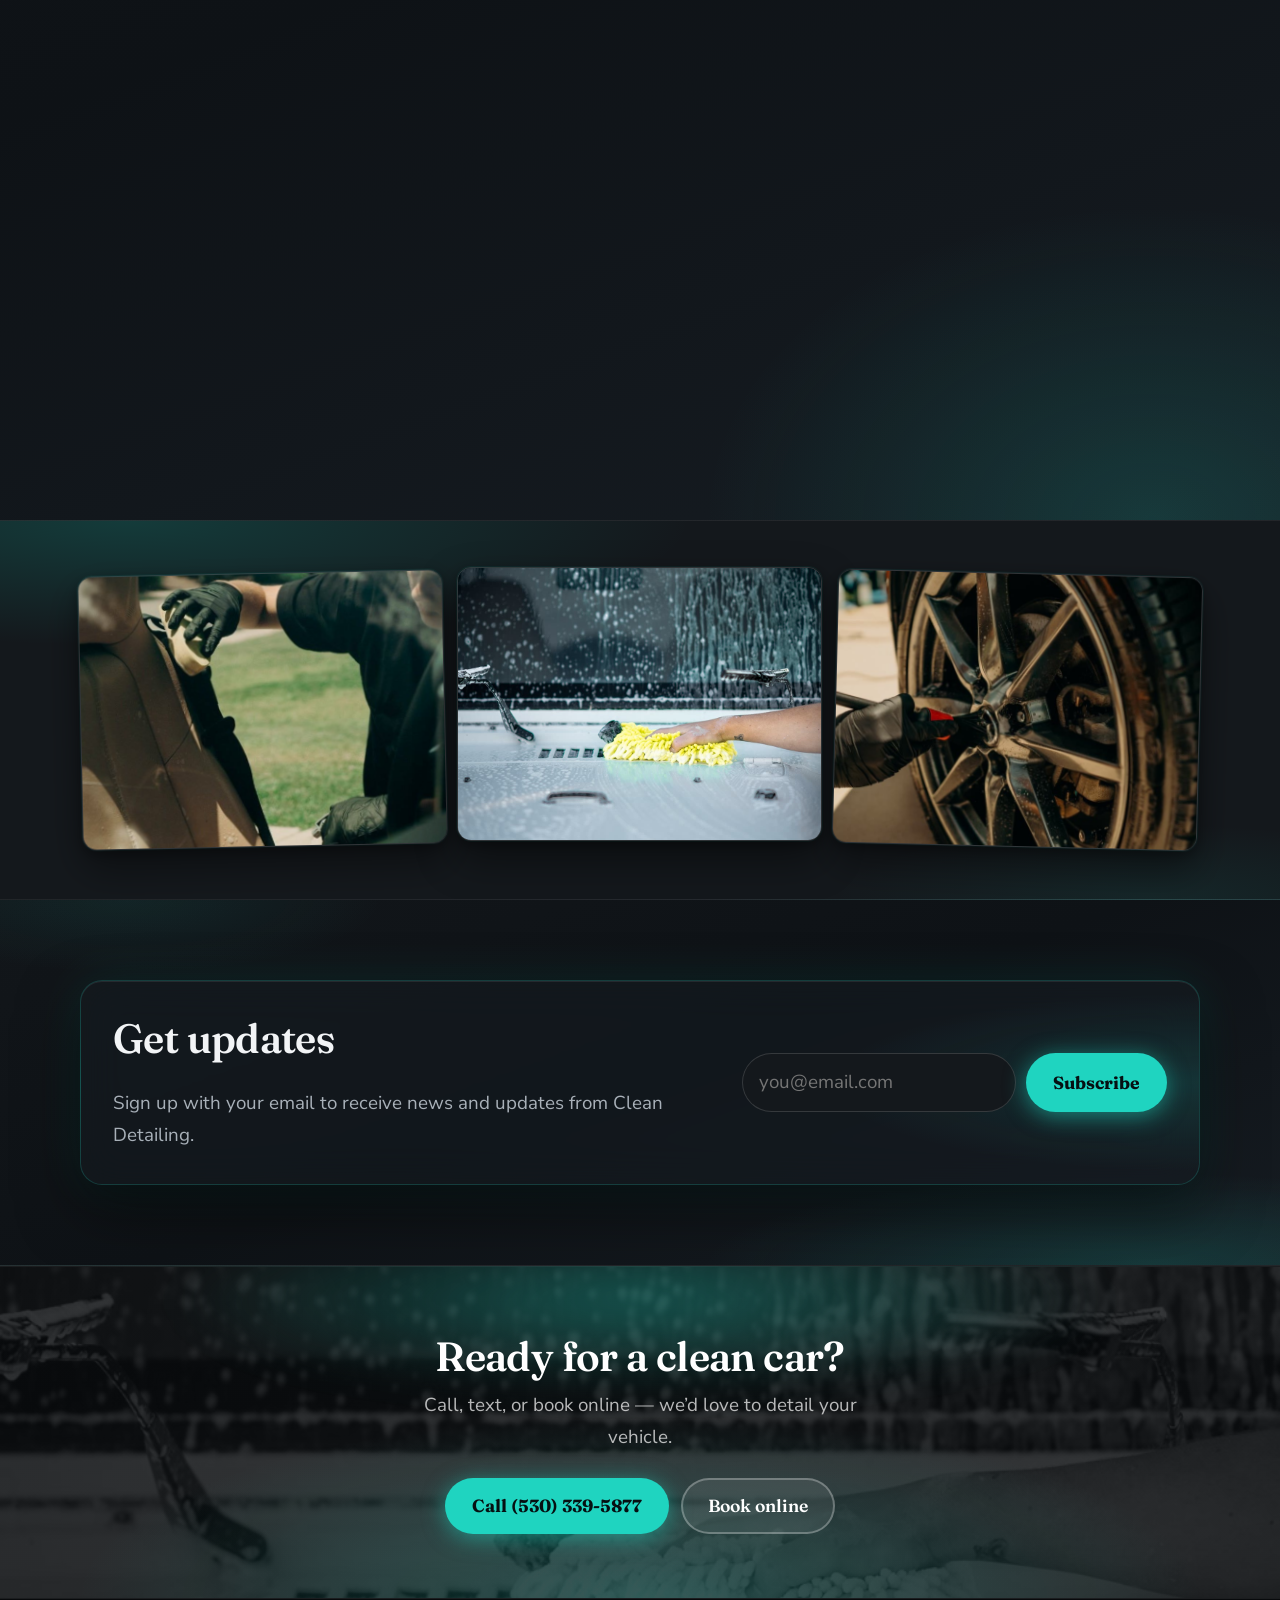
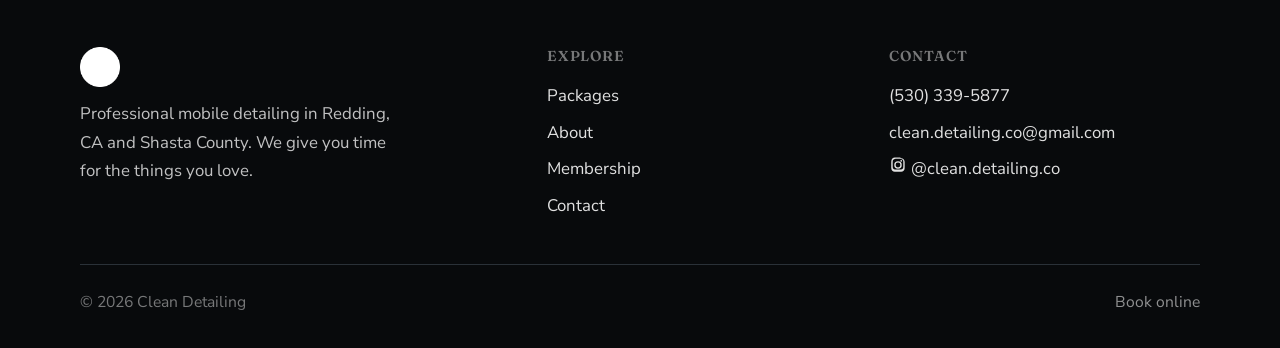
==== commit b81437ff: "Amplify cinematic depth: multi-layer hero, neon edges, sticky splash Push premium 2026 detailing vis" ====
--- a/index.html
+++ b/index.html
@@ -33,21 +33,29 @@
 
   <main>
     <section class="hero">
-      <div class="hero-media" aria-hidden="true">
+      <div class="hero-media" data-parallax-layer="0.38" aria-hidden="true">
         <img src="assets/img/hero.jpg" alt="" width="1800" height="1200" fetchpriority="high">
       </div>
-      <div class="float-orb float-orb--a" data-parallax="0.12" aria-hidden="true"></div>
-      <div class="float-orb float-orb--b" data-parallax="0.08" aria-hidden="true"></div>
-      <div class="container hero-content">
+      <div class="hero-midglow" data-parallax-layer="0.22" aria-hidden="true"></div>
+      <div class="hero-sheen" aria-hidden="true"></div>
+      <div class="hero-streaks" aria-hidden="true">
+        <span class="streak streak--1"></span>
+        <span class="streak streak--2"></span>
+        <span class="streak streak--3"></span>
+      </div>
+      <div class="float-orb float-orb--a" data-parallax="0.16" aria-hidden="true"></div>
+      <div class="float-orb float-orb--b" data-parallax="0.1" aria-hidden="true"></div>
+      <div class="float-orb float-orb--d" data-parallax="0.2" aria-hidden="true"></div>
+      <div class="container hero-content" data-parallax-layer="0.06">
         <p class="eyebrow">Redding &amp; Shasta County · Mobile</p>
         <h1>We Give You Time For The Things You Love</h1>
         <p class="hero-lead">Professional interior and exterior mobile detailing — we come to you, so you get your day back.</p>
         <div class="btn-row">
-          <a class="btn btn-primary" href="#book">Schedule an appointment</a>
+          <a class="btn btn-primary btn-shimmer" href="#book">Schedule an appointment</a>
           <a class="btn btn-ghost-light" href="tel:+15303395877">Call (530) 339-5877</a>
         </div>
       </div>
-      <div class="hero-stack" data-parallax="0.18" aria-hidden="true">
+      <div class="hero-stack" data-parallax="0.24" aria-hidden="true">
         <div class="hero-stack__frame hero-stack__frame--1">
           <img src="assets/img/strip-1.jpg" alt="" width="800" height="600" loading="lazy">
         </div>
@@ -59,6 +67,7 @@
         </div>
       </div>
       <div class="hero-scroll-hint" aria-hidden="true">Scroll</div>
+      <div class="diag-edge diag-edge--bottom" aria-hidden="true"></div>
     </section>
 
     <section class="section section-panel has-orbs">
@@ -69,21 +78,21 @@
           <p>Mobile detailing done right — clean results, local service, and time you can actually spend on what matters.</p>
         </div>
         <div class="value-grid">
-          <article class="value-card tilt-card reveal">
+          <article class="value-card tilt-card glow-edge reveal">
             <div class="value-icon" aria-hidden="true">
               <svg viewBox="0 0 24 24" fill="none" stroke="currentColor" stroke-width="2" stroke-linecap="round"><path d="M3 17h18M5 17l1.5-6h11L19 17M8 11V8a1 1 0 011-1h6a1 1 0 011 1v3M7 17v2M17 17v2"/></svg>
             </div>
             <h3>We come to you</h3>
             <p>Mobile detailing across Redding, CA and Shasta County — at home, work, or wherever your vehicle is.</p>
           </article>
-          <article class="value-card tilt-card reveal">
+          <article class="value-card tilt-card glow-edge reveal">
             <div class="value-icon" aria-hidden="true">
               <svg viewBox="0 0 24 24" fill="none" stroke="currentColor" stroke-width="2" stroke-linecap="round"><path d="M12 3v3M12 18v3M3 12h3M18 12h3M5.6 5.6l2.1 2.1M16.3 16.3l2.1 2.1M5.6 18.4l2.1-2.1M16.3 7.7l2.1-2.1"/><circle cx="12" cy="12" r="4"/></svg>
             </div>
             <h3>Inside and outside</h3>
             <p>From a thorough vacuum and wipe-down to hand-wash, wheels, wax, and full deluxe packages.</p>
           </article>
-          <article class="value-card tilt-card reveal">
+          <article class="value-card tilt-card glow-edge reveal">
             <div class="value-icon" aria-hidden="true">
               <svg viewBox="0 0 24 24" fill="none" stroke="currentColor" stroke-width="2" stroke-linecap="round"><circle cx="12" cy="12" r="9"/><path d="M12 7v5l3 2"/></svg>
             </div>
@@ -93,6 +102,8 @@
         </div>
       </div>
     </section>
+
+    <div class="diag-divider diag-divider--teal" aria-hidden="true"></div>
 
     <section class="section section-dark">
       <div class="container">
@@ -122,24 +133,31 @@
     </section>
 
 
-    <section class="section-photo" style="--section-bg: url('assets/img/story-outside.jpg');" aria-label="Exterior detailing highlight">
-      <div class="container">
-        <div class="section-head reveal" style="margin-bottom:0;max-width:40ch;">
-          <p class="eyebrow">Mobile detailing</p>
-          <h2 style="margin-bottom:0.4rem;">We give you time for the things you love</h2>
-          <p>Professional interior and exterior care — we come to you across Redding and Shasta County.</p>
-        </div>
-      </div>
-    </section>
-
-    <section class="section section-warm" id="packages-preview">
+    <div class="splash-pin">
+      <section class="section-photo splash-sticky" style="--section-bg: url('assets/img/story-outside.jpg');" aria-label="Exterior detailing highlight">
+        <div class="splash-sheen" aria-hidden="true"></div>
+        <div class="container">
+          <div class="section-head reveal splash-copy" style="margin-bottom:0;max-width:40ch;">
+            <p class="eyebrow">Mobile detailing</p>
+            <h2 style="margin-bottom:0.4rem;">We give you time for the things you love</h2>
+            <p>Professional interior and exterior care — we come to you across Redding and Shasta County.</p>
+          </div>
+        </div>
+        <div class="diag-edge diag-edge--bottom diag-edge--dark" aria-hidden="true"></div>
+      </section>
+    </div>
+
+    <div class="diag-divider diag-divider--warm" aria-hidden="true"></div>
+
+    <section class="section section-warm has-orbs" id="packages-preview">
+      <div class="float-orb float-orb--e" data-parallax="0.12" aria-hidden="true"></div>
       <div class="container">
         <div class="section-head centered reveal">
           <h2>Packages with clear estimates</h2>
           <p>Three marketed packages — full inclusions and price ranges. Final pricing depends on vehicle type when you book.</p>
         </div>
         <div class="pkg-grid">
-          <article class="pkg-card tilt-card reveal">
+          <article class="pkg-card tilt-card glow-edge reveal">
             <div class="pkg-media">
               <img src="assets/img/pkg-interior.jpg" alt="Interior detailing in progress — seats and cabin" width="1200" height="825" loading="lazy">
             </div>
@@ -156,7 +174,7 @@
               <a class="btn btn-secondary" href="packages.html">See details</a>
             </div>
           </article>
-          <article class="pkg-card featured tilt-card reveal">
+          <article class="pkg-card featured tilt-card glow-edge reveal">
             <div class="pkg-media">
               <span class="pkg-badge">Popular</span>
               <img src="assets/img/pkg-exterior.jpg" alt="Exterior hand-wash and wheel cleaning on a vehicle" width="1200" height="825" loading="lazy">
@@ -175,7 +193,7 @@
               <a class="btn btn-primary" href="packages.html">See details</a>
             </div>
           </article>
-          <article class="pkg-card tilt-card reveal">
+          <article class="pkg-card tilt-card glow-edge reveal">
             <div class="pkg-media">
               <img src="assets/img/pkg-deluxe.jpg" alt="Fully detailed vehicle after deluxe interior and exterior service" width="1200" height="825" loading="lazy">
             </div>
@@ -212,7 +230,7 @@
           ></iframe>
           <div class="booking-fallback">
             <p>Calendar not loading? Open booking in a new tab.</p>
-            <a class="btn btn-primary" href="https://cleandetailing.as.me/" target="_blank" rel="noopener noreferrer">Book at cleandetailing.as.me</a>
+            <a class="btn btn-primary btn-shimmer" href="https://cleandetailing.as.me/" target="_blank" rel="noopener noreferrer">Book at cleandetailing.as.me</a>
           </div>
         </div>
       </div>
@@ -248,18 +266,19 @@
             </p>
             <label class="sr-only" for="newsletter-email">Email address</label>
             <input id="newsletter-email" type="email" name="email" required placeholder="you@email.com" autocomplete="email">
-            <button class="btn btn-primary" type="submit">Subscribe</button>
+            <button class="btn btn-primary btn-shimmer" type="submit">Subscribe</button>
           </form>
         </div>
       </div>
     </section>
 
     <section class="cta-band">
+      <div class="cta-band__glow" aria-hidden="true"></div>
       <div class="container">
         <h2>Ready for a clean car?</h2>
         <p>Call, text, or book online — we’d love to detail your vehicle.</p>
         <div class="btn-row">
-          <a class="btn btn-primary" href="tel:+15303395877">Call (530) 339-5877</a>
+          <a class="btn btn-primary btn-shimmer" href="tel:+15303395877">Call (530) 339-5877</a>
           <a class="btn btn-ghost-light" href="#book">Book online</a>
         </div>
       </div>
--- a/assets/css/styles.css
+++ b/assets/css/styles.css
@@ -1282,10 +1282,15 @@
   }
   .float-orb,
   .hero-stack,
-  [data-parallax] {
+  [data-parallax],
+  [data-parallax-layer],
+  .hero-midglow,
+  .hero-content {
     transform: none !important;
     animation: none !important;
   }
+  .splash-pin { height: auto !important; }
+  .splash-sticky { position: relative !important; top: auto !important; }
 }
 
 /* Accessibility: keep type comfortable on phones */
@@ -1576,3 +1581,621 @@
     background: var(--bg-panel);
   }
 }
+
+
+/* =========================================================
+   Depth Amplification 2026c — cinematic / premium bold
+   ========================================================= */
+
+@property --border-angle {
+  syntax: "<angle>";
+  inherits: false;
+  initial-value: 0deg;
+}
+
+/* Stronger accent tokens */
+:root {
+  --accent-glow: rgba(31, 212, 192, 0.55);
+  --neon-edge: rgba(31, 212, 192, 0.75);
+  --sheen: rgba(255, 255, 255, 0.35);
+}
+
+/* ----- CTA shimmer ----- */
+.btn-primary,
+.btn-shimmer {
+  position: relative;
+  overflow: hidden;
+  isolation: isolate;
+}
+.btn-primary::after,
+.btn-shimmer::after {
+  content: "";
+  position: absolute;
+  inset: 0;
+  background: linear-gradient(
+    115deg,
+    transparent 0%,
+    transparent 38%,
+    rgba(255, 255, 255, 0.55) 50%,
+    transparent 62%,
+    transparent 100%
+  );
+  transform: translateX(-130%);
+  animation: cta-shimmer 3.8s var(--ease) infinite;
+  pointer-events: none;
+  z-index: 1;
+}
+.btn-primary > *,
+.btn-shimmer > * { position: relative; z-index: 2; }
+@keyframes cta-shimmer {
+  0%, 55% { transform: translateX(-130%); }
+  75% { transform: translateX(130%); }
+  100% { transform: translateX(130%); }
+}
+.btn-primary:hover {
+  transform: translateY(-2px);
+  box-shadow: 0 10px 36px rgba(31, 212, 192, 0.55), 0 0 40px rgba(31, 212, 192, 0.25);
+}
+.nav-cta {
+  position: relative;
+  overflow: hidden;
+}
+.nav-cta::after {
+  content: "";
+  position: absolute;
+  inset: 0;
+  background: linear-gradient(115deg, transparent 35%, rgba(255,255,255,0.5) 50%, transparent 65%);
+  transform: translateX(-130%);
+  animation: cta-shimmer 4.2s var(--ease) infinite;
+  pointer-events: none;
+}
+
+/* ----- Multi-layer cinematic hero ----- */
+.hero {
+  min-height: min(100vh, 920px);
+  min-height: 100svh;
+}
+.hero-media {
+  inset: -14% 0 -14% 0;
+}
+.hero-media img {
+  transform: scale(1.12);
+  filter: saturate(1.08) contrast(1.05);
+}
+.hero-media::after {
+  background:
+    linear-gradient(105deg, rgba(8,10,12,0.82) 0%, rgba(8,10,12,0.48) 30%, rgba(8,10,12,0.14) 50%, transparent 66%),
+    linear-gradient(180deg, rgba(8,10,12,0.4) 0%, transparent 26%, transparent 52%, rgba(8,10,12,0.5) 78%, rgba(8,10,12,0.95) 100%),
+    radial-gradient(ellipse 55% 45% at 72% 38%, transparent 35%, rgba(8,10,12,0.35) 100%),
+    radial-gradient(ellipse 40% 30% at 20% 70%, rgba(31,212,192,0.12), transparent 70%);
+}
+
+.hero-midglow {
+  position: absolute;
+  inset: 10% 20% 20% 35%;
+  background: radial-gradient(ellipse at center, rgba(31,212,192,0.22), transparent 68%);
+  mix-blend-mode: screen;
+  pointer-events: none;
+  z-index: 1;
+  filter: blur(8px);
+  will-change: transform;
+}
+
+.hero-sheen {
+  position: absolute;
+  inset: 0;
+  z-index: 1;
+  pointer-events: none;
+  background:
+    linear-gradient(
+      125deg,
+      transparent 0%,
+      transparent 42%,
+      rgba(255,255,255,0.07) 48%,
+      rgba(31,212,192,0.1) 50%,
+      rgba(255,255,255,0.06) 52%,
+      transparent 58%,
+      transparent 100%
+    );
+  background-size: 220% 220%;
+  animation: water-sheen 9s ease-in-out infinite;
+  mix-blend-mode: soft-light;
+}
+@keyframes water-sheen {
+  0%, 100% { background-position: 0% 40%; opacity: 0.55; }
+  50% { background-position: 100% 60%; opacity: 0.95; }
+}
+
+.hero-streaks {
+  position: absolute;
+  inset: 0;
+  z-index: 1;
+  pointer-events: none;
+  overflow: hidden;
+}
+.streak {
+  position: absolute;
+  display: block;
+  height: 1px;
+  background: linear-gradient(90deg, transparent, rgba(31,212,192,0.75), rgba(255,255,255,0.55), transparent);
+  filter: blur(0.4px);
+  opacity: 0;
+  animation: streak-flash 7s ease-in-out infinite;
+  box-shadow: 0 0 12px rgba(31,212,192,0.45);
+}
+.streak--1 {
+  width: 55%;
+  top: 22%;
+  left: -10%;
+  transform: rotate(-12deg);
+  animation-delay: 0.4s;
+}
+.streak--2 {
+  width: 40%;
+  top: 48%;
+  right: -5%;
+  left: auto;
+  transform: rotate(8deg);
+  animation-delay: 2.6s;
+}
+.streak--3 {
+  width: 48%;
+  bottom: 28%;
+  left: 15%;
+  transform: rotate(-4deg);
+  animation-delay: 4.8s;
+}
+@keyframes streak-flash {
+  0%, 8%, 100% { opacity: 0; transform: translateX(-8%) rotate(var(--r, -12deg)); }
+  14% { opacity: 0.85; }
+  22% { opacity: 0; transform: translateX(12%) rotate(var(--r, -12deg)); }
+}
+.streak--1 { --r: -12deg; }
+.streak--2 { --r: 8deg; }
+.streak--3 { --r: -4deg; }
+
+.hero-content {
+  z-index: 3;
+  will-change: transform;
+}
+.hero h1 {
+  text-shadow:
+    0 2px 28px rgba(0,0,0,0.7),
+    0 0 60px rgba(31,212,192,0.12),
+    0 1px 3px rgba(0,0,0,0.55);
+}
+.hero-lead {
+  text-shadow: 0 2px 20px rgba(0,0,0,0.6), 0 1px 2px rgba(0,0,0,0.45);
+}
+
+/* Bigger hero stack with neon frame */
+.hero-stack {
+  width: min(380px, 34vw);
+  height: 320px;
+  bottom: 14%;
+  z-index: 3;
+}
+.hero-stack__frame {
+  border: 1px solid rgba(255,255,255,0.22);
+  box-shadow:
+    0 24px 50px rgba(0,0,0,0.55),
+    0 0 0 1px rgba(31,212,192,0.08),
+    0 0 40px rgba(31,212,192,0.12);
+}
+.hero-stack__frame--3 {
+  border-color: rgba(31,212,192,0.55);
+  box-shadow:
+    0 0 0 1px rgba(31,212,192,0.35),
+    0 0 36px rgba(31,212,192,0.35),
+    var(--shadow-float);
+  animation: frame-pulse 4.5s ease-in-out infinite;
+}
+@keyframes frame-pulse {
+  0%, 100% { box-shadow: 0 0 0 1px rgba(31,212,192,0.3), 0 0 28px rgba(31,212,192,0.25), var(--shadow-float); }
+  50% { box-shadow: 0 0 0 1px rgba(31,212,192,0.55), 0 0 48px rgba(31,212,192,0.45), var(--shadow-float); }
+}
+
+.float-orb--a {
+  width: 320px;
+  height: 320px;
+  opacity: 0.7;
+  background: radial-gradient(circle, rgba(31,212,192,0.4), transparent 68%);
+  filter: blur(4px);
+}
+.float-orb--b {
+  width: 220px;
+  height: 220px;
+  opacity: 0.65;
+}
+.float-orb--c {
+  width: 180px;
+  height: 180px;
+  opacity: 0.6;
+  background: radial-gradient(circle, rgba(31,212,192,0.28), transparent 65%);
+}
+.float-orb--d {
+  width: 140px;
+  height: 140px;
+  top: 55%;
+  right: 28%;
+  opacity: 0.5;
+  background: radial-gradient(circle, rgba(255,255,255,0.12), transparent 70%);
+  animation: orb-drift 12s ease-in-out infinite reverse;
+}
+.float-orb--e {
+  width: 200px;
+  height: 200px;
+  top: 8%;
+  right: 4%;
+  opacity: 0.55;
+  background: radial-gradient(circle, rgba(31,212,192,0.3), transparent 68%);
+  filter: blur(3px);
+  animation: orb-drift 15s ease-in-out infinite;
+}
+
+/* Diagonal section edges / dividers */
+.diag-edge {
+  position: absolute;
+  left: 0;
+  right: 0;
+  height: 72px;
+  z-index: 4;
+  pointer-events: none;
+}
+.diag-edge--bottom {
+  bottom: -1px;
+  background: var(--bg);
+  clip-path: polygon(0 55%, 100% 0, 100% 100%, 0 100%);
+}
+.diag-edge--dark {
+  background: var(--bg-elevated);
+}
+.diag-divider {
+  height: 56px;
+  margin: -1px 0;
+  position: relative;
+  z-index: 2;
+}
+.diag-divider--teal {
+  background:
+    linear-gradient(135deg, transparent 40%, rgba(31,212,192,0.18) 50%, transparent 60%),
+    linear-gradient(180deg, #12161a 0%, #0c0e10 100%);
+  clip-path: polygon(0 0, 100% 35%, 100% 100%, 0 65%);
+}
+.diag-divider--warm {
+  background:
+    linear-gradient(135deg, transparent 35%, rgba(31,212,192,0.12) 50%, transparent 65%),
+    var(--bg-warm);
+  clip-path: polygon(0 40%, 100% 0, 100% 60%, 0 100%);
+  height: 64px;
+}
+
+/* Sticky splash storytelling */
+.splash-pin {
+  height: 145vh;
+  position: relative;
+}
+.splash-sticky {
+  position: sticky;
+  top: var(--header-h);
+  min-height: calc(100svh - var(--header-h));
+  min-height: calc(100vh - var(--header-h));
+  display: flex;
+  align-items: center;
+  padding: 5.5rem 0;
+  overflow: hidden;
+}
+.splash-sticky::before {
+  transform: scale(1.12);
+  transition: transform 0.1s linear;
+  will-change: transform;
+}
+.splash-sticky.is-pinned::before {
+  /* JS can nudge --splash-scale */
+  transform: scale(calc(1.08 + var(--splash-progress, 0) * 0.08));
+}
+.splash-sheen {
+  position: absolute;
+  inset: 0;
+  z-index: 1;
+  pointer-events: none;
+  background: linear-gradient(
+    110deg,
+    transparent 30%,
+    rgba(31,212,192,0.08) 48%,
+    rgba(255,255,255,0.1) 50%,
+    rgba(31,212,192,0.08) 52%,
+    transparent 70%
+  );
+  background-size: 200% 100%;
+  animation: water-sheen 10s ease-in-out infinite;
+  mix-blend-mode: soft-light;
+}
+.splash-copy {
+  position: relative;
+  z-index: 2;
+  padding: 1.75rem 1.75rem 1.75rem 0;
+  border-left: 3px solid var(--accent);
+  padding-left: 1.5rem;
+  text-shadow: 0 2px 24px rgba(0,0,0,0.65);
+  box-shadow: -12px 0 40px rgba(31,212,192,0.08);
+}
+.splash-copy h2 {
+  font-size: clamp(2rem, 4.2vw, 3rem);
+}
+
+/* ----- Glow-edge animated gradient borders ----- */
+.glow-edge {
+  position: relative;
+  isolation: isolate;
+}
+.glow-edge::before {
+  content: "";
+  position: absolute;
+  inset: -1.5px;
+  border-radius: inherit;
+  padding: 1.5px;
+  background: conic-gradient(
+    from var(--border-angle),
+    transparent 0%,
+    transparent 28%,
+    rgba(31, 212, 192, 0.15) 38%,
+    rgba(31, 212, 192, 0.95) 50%,
+    rgba(180, 255, 245, 0.7) 54%,
+    rgba(31, 212, 192, 0.95) 58%,
+    rgba(31, 212, 192, 0.15) 68%,
+    transparent 78%,
+    transparent 100%
+  );
+  -webkit-mask:
+    linear-gradient(#fff 0 0) content-box,
+    linear-gradient(#fff 0 0);
+  mask:
+    linear-gradient(#fff 0 0) content-box,
+    linear-gradient(#fff 0 0);
+  -webkit-mask-composite: xor;
+  mask-composite: exclude;
+  opacity: 0.55;
+  transition: opacity 0.35s;
+  z-index: -1;
+  animation: border-spin 5s linear infinite;
+  pointer-events: none;
+}
+.glow-edge:hover::before,
+.glow-edge.is-tilting::before {
+  opacity: 1;
+}
+.pkg-card.featured.glow-edge::before {
+  opacity: 0.95;
+  inset: -2px;
+  padding: 2px;
+  animation-duration: 3.5s;
+}
+@keyframes border-spin {
+  to { --border-angle: 360deg; }
+}
+
+/* Fallback when @property unsupported: spin a masked ring */
+@supports not (background: conic-gradient(from var(--border-angle), red, blue)) {
+  .glow-edge::before {
+    background: linear-gradient(135deg, rgba(31,212,192,0.7), transparent 45%, transparent 55%, rgba(31,212,192,0.4));
+    animation: none;
+    opacity: 0.7;
+  }
+}
+
+/* Stronger card depth + neon hover */
+.value-card,
+.pkg-card {
+  box-shadow:
+    inset 0 1px 0 rgba(255,255,255,0.08),
+    0 12px 36px rgba(0,0,0,0.4),
+    0 0 0 1px rgba(31,212,192,0.04);
+}
+.value-card:hover,
+.pkg-card:hover {
+  border-color: rgba(31, 212, 192, 0.55);
+  box-shadow:
+    inset 0 1px 0 rgba(255,255,255,0.1),
+    0 0 0 1px rgba(31,212,192,0.28),
+    0 22px 50px rgba(0,0,0,0.5),
+    0 0 48px rgba(31,212,192,0.22);
+}
+.pkg-card.featured {
+  box-shadow:
+    inset 0 1px 0 rgba(255,255,255,0.08),
+    0 0 0 1px var(--accent),
+    0 0 55px rgba(31,212,192,0.28),
+    var(--shadow-lift);
+}
+
+/* Stronger tilt lift */
+.tilt-card.is-tilting {
+  transform:
+    translateY(-14px)
+    rotateX(var(--tilt-x))
+    rotateY(var(--tilt-y))
+    scale(1.02);
+  box-shadow:
+    0 28px 60px rgba(0,0,0,0.55),
+    0 0 50px rgba(31,212,192,0.28) !important;
+}
+.tilt-card::after {
+  background: radial-gradient(
+    560px circle at var(--tilt-glow-x) var(--tilt-glow-y),
+    rgba(31, 212, 192, 0.28),
+    transparent 52%
+  );
+}
+.tilt-card .pkg-media { transform: translateZ(28px); }
+.tilt-card .pkg-body { transform: translateZ(16px); }
+.tilt-card .value-icon {
+  transform: translateZ(24px);
+  box-shadow: 0 0 28px rgba(31,212,192,0.3);
+}
+
+/* Story cards neon edge on hover */
+.story-card {
+  box-shadow: var(--shadow-lift), 0 0 0 1px rgba(31,212,192,0.06);
+}
+.story-card:hover {
+  box-shadow: var(--shadow-float), 0 0 40px rgba(31,212,192,0.25);
+  border-color: rgba(31,212,192,0.4);
+}
+.story-card::after {
+  content: "";
+  position: absolute;
+  inset: 0;
+  border-radius: inherit;
+  box-shadow: inset 0 0 0 1px rgba(31,212,192,0);
+  transition: box-shadow 0.35s;
+  pointer-events: none;
+  z-index: 2;
+}
+.story-card:hover::after {
+  box-shadow: inset 0 0 0 1px rgba(31,212,192,0.45), inset 0 0 40px rgba(31,212,192,0.08);
+}
+
+/* Photo strip stronger */
+.photo-strip figure {
+  box-shadow: var(--shadow-lift), 0 0 0 1px rgba(31,212,192,0.08);
+}
+.photo-strip figure:hover {
+  box-shadow: var(--shadow-float), 0 0 36px rgba(31,212,192,0.28);
+  border-color: rgba(31,212,192,0.4);
+}
+
+/* Booking / newsletter glow */
+.booking-wrap {
+  box-shadow:
+    inset 0 1px 0 rgba(255,255,255,0.06),
+    var(--shadow-lg),
+    0 0 80px rgba(31,212,192,0.14);
+  border-color: rgba(31,212,192,0.22);
+}
+.newsletter-box {
+  box-shadow:
+    inset 0 1px 0 rgba(255,255,255,0.08),
+    var(--shadow-lg),
+    0 0 50px rgba(31,212,192,0.12);
+  border-color: rgba(31,212,192,0.2);
+}
+
+/* CTA band amped */
+.cta-band__glow {
+  position: absolute;
+  inset: -20% 10% auto;
+  height: 60%;
+  background: radial-gradient(ellipse at center, rgba(31,212,192,0.35), transparent 65%);
+  filter: blur(20px);
+  pointer-events: none;
+  z-index: 0;
+  animation: orb-drift 10s ease-in-out infinite;
+}
+.cta-band::before { opacity: 0.18; }
+
+/* Page hero depth */
+.page-hero--depth {
+  padding: 4.5rem 0 3.5rem;
+  background:
+    radial-gradient(ellipse 70% 90% at 0% 40%, rgba(31,212,192,0.22), transparent 55%),
+    radial-gradient(ellipse 50% 60% at 100% 0%, rgba(31,212,192,0.12), transparent 45%),
+    linear-gradient(180deg, #0e1216 0%, #0c0e10 100%);
+}
+.page-hero__sheen {
+  position: absolute;
+  inset: 0;
+  pointer-events: none;
+  background: linear-gradient(
+    120deg,
+    transparent 40%,
+    rgba(255,255,255,0.05) 50%,
+    transparent 60%
+  );
+  background-size: 200% 200%;
+  animation: water-sheen 11s ease-in-out infinite;
+  mix-blend-mode: soft-light;
+  z-index: 0;
+}
+.page-hero--depth .container { z-index: 1; }
+
+/* Section panel stronger ambient */
+.section-panel {
+  background:
+    radial-gradient(ellipse 70% 50% at 90% 100%, rgba(31,212,192,0.16), transparent 50%),
+    radial-gradient(ellipse 40% 40% at 10% 0%, rgba(31,212,192,0.08), transparent 50%),
+    linear-gradient(160deg, #12161a 0%, #0e1216 50%, #161c22 100%);
+}
+.section-dark {
+  background:
+    radial-gradient(ellipse 80% 60% at 10% 0%, rgba(20,184,166,0.22), transparent 55%),
+    radial-gradient(ellipse 50% 40% at 90% 100%, rgba(31,212,192,0.08), transparent 50%),
+    var(--bg-elevated);
+}
+
+/* Value icon pulse */
+.value-icon {
+  box-shadow: 0 0 24px rgba(31,212,192,0.28);
+  animation: icon-glow 4s ease-in-out infinite;
+}
+@keyframes icon-glow {
+  0%, 100% { box-shadow: 0 0 18px rgba(31,212,192,0.2); }
+  50% { box-shadow: 0 0 32px rgba(31,212,192,0.4); }
+}
+
+/* ----- Mobile: tone down, keep premium ----- */
+@media (max-width: 900px), (hover: none) {
+  .hero-streaks,
+  .hero-sheen { opacity: 0.45; }
+  .hero-midglow { opacity: 0.5; filter: blur(12px); }
+  .streak { animation: none; opacity: 0.25; }
+  .hero-sheen { animation-duration: 14s; }
+  .float-orb--a { width: 180px; height: 180px; opacity: 0.4; }
+  .float-orb--b,
+  .float-orb--d { opacity: 0.35; }
+  .glow-edge::before {
+    animation: none;
+    opacity: 0.4;
+    background: linear-gradient(135deg, rgba(31,212,192,0.55), transparent 40%, transparent 60%, rgba(31,212,192,0.3));
+  }
+  .glow-edge:hover::before { opacity: 0.7; }
+  .splash-pin { height: auto; }
+  .splash-sticky {
+    position: relative;
+    top: auto;
+    min-height: 320px;
+    padding: 4rem 0;
+  }
+  .btn-primary::after,
+  .btn-shimmer::after,
+  .nav-cta::after {
+    animation-duration: 5.5s;
+  }
+  .diag-divider { height: 36px; }
+  .diag-edge { height: 40px; }
+  .tilt-card.is-tilting {
+    transform: none;
+  }
+  .value-icon { animation: none; }
+  .hero-stack__frame--3 { animation: none; }
+}
+
+@media (prefers-reduced-motion: reduce) {
+  .hero-sheen,
+  .splash-sheen,
+  .page-hero__sheen,
+  .streak,
+  .glow-edge::before,
+  .btn-primary::after,
+  .btn-shimmer::after,
+  .nav-cta::after,
+  .float-orb,
+  .hero-stack__frame--3,
+  .value-icon,
+  .cta-band__glow {
+    animation: none !important;
+  }
+  .splash-pin { height: auto; }
+  .splash-sticky { position: relative; top: auto; min-height: 280px; }
+  .hero-streaks { display: none; }
+}
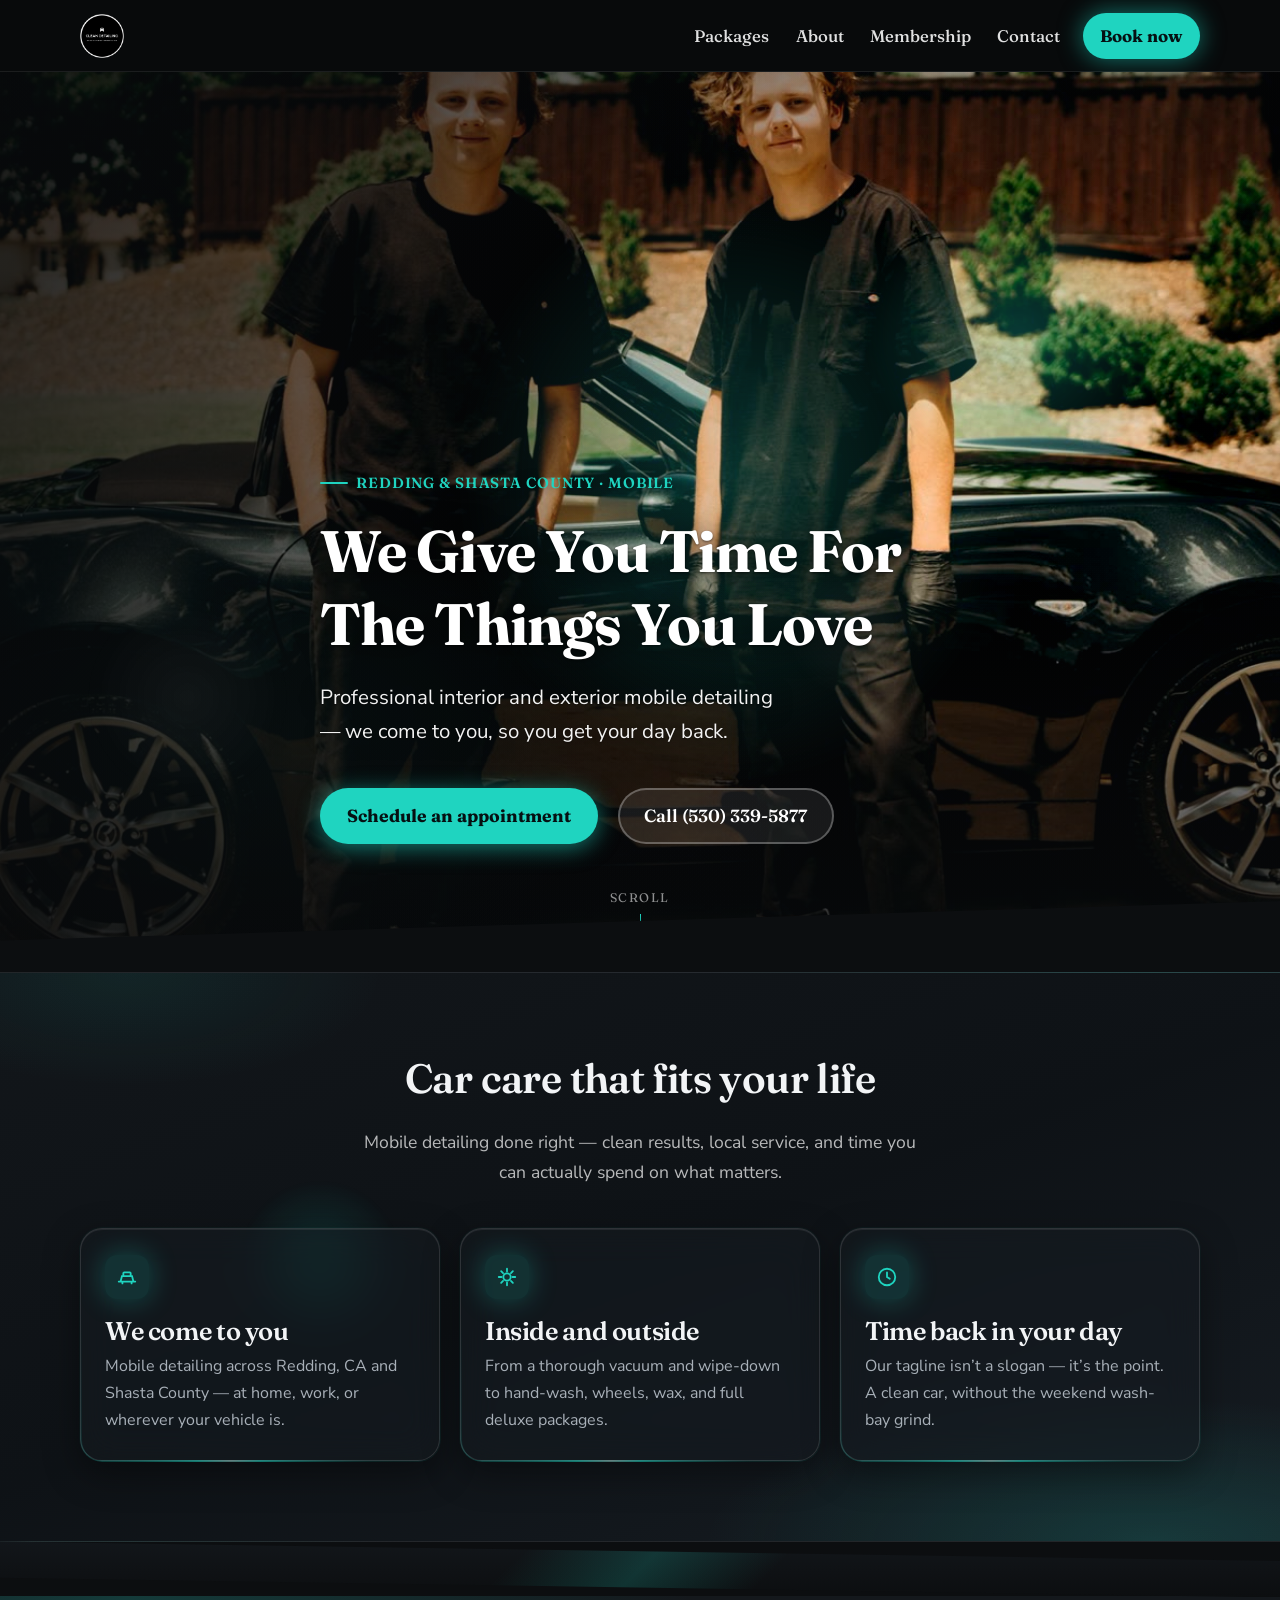
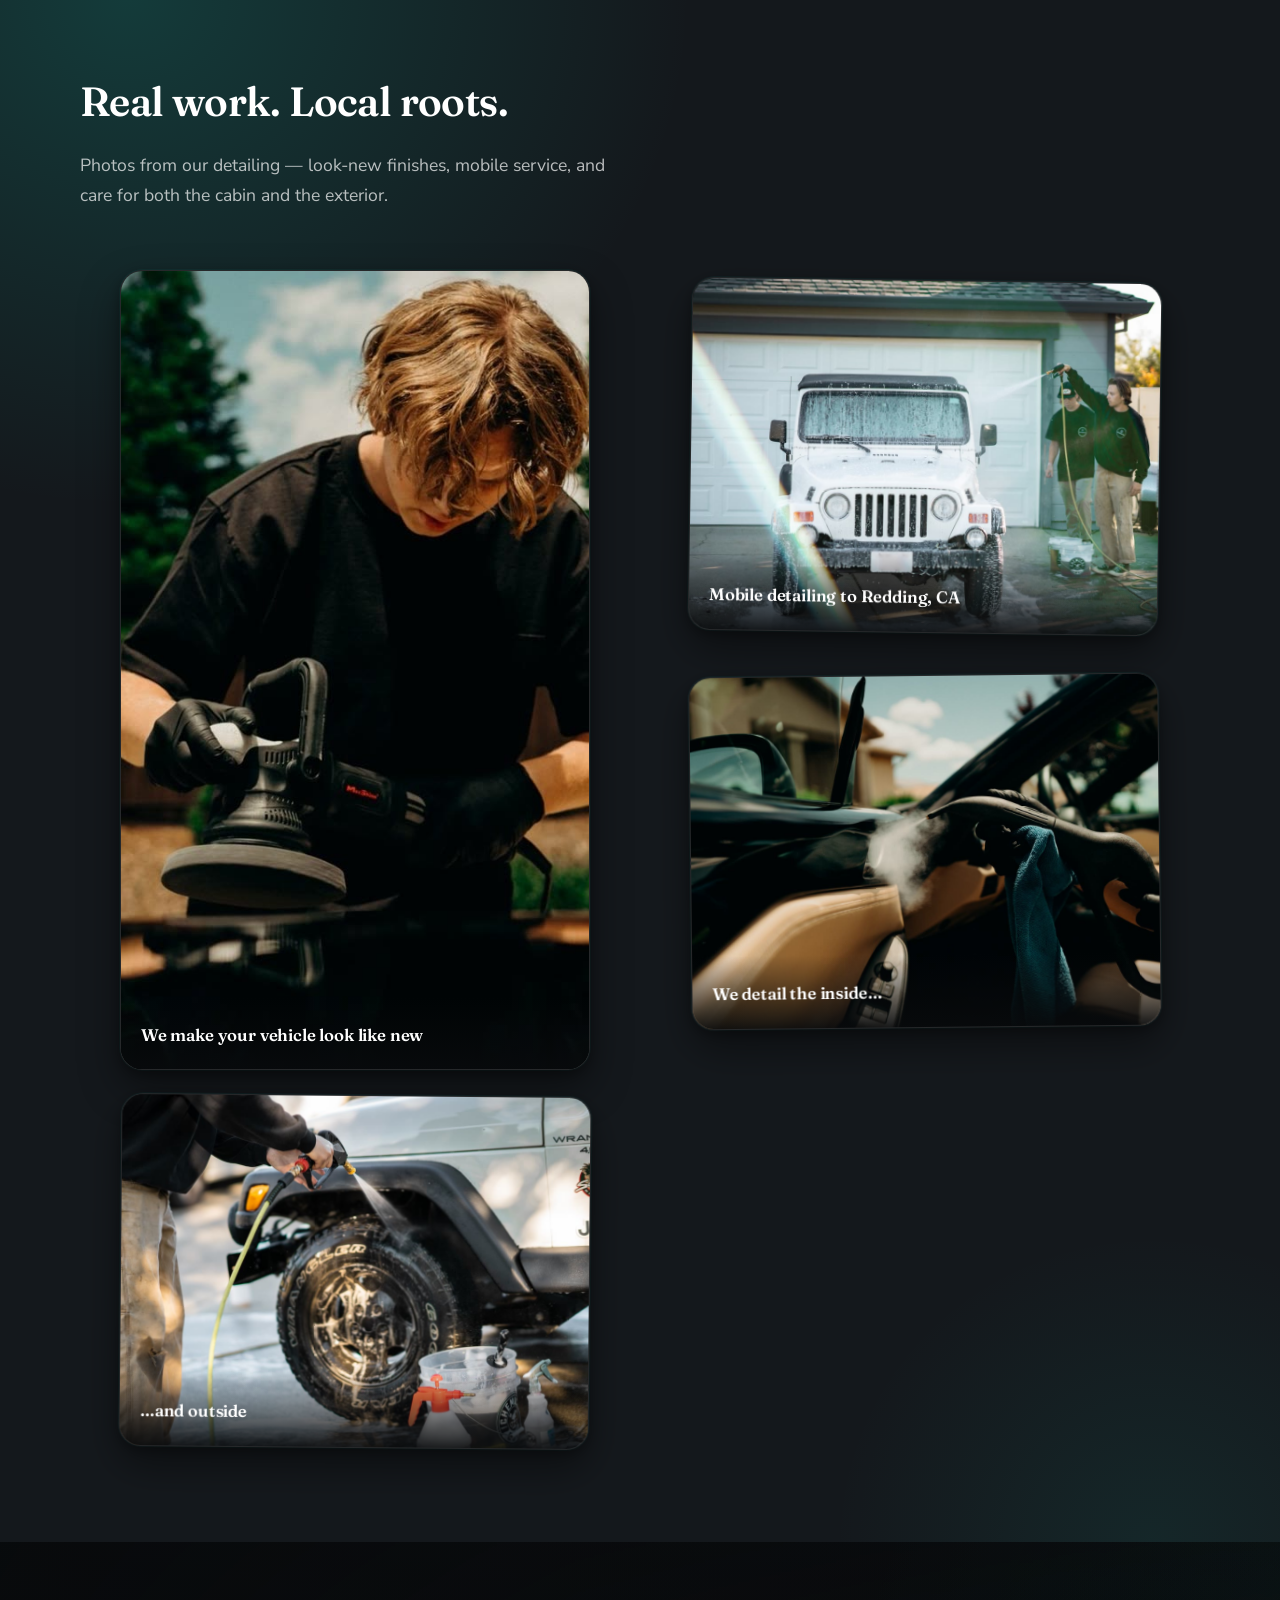
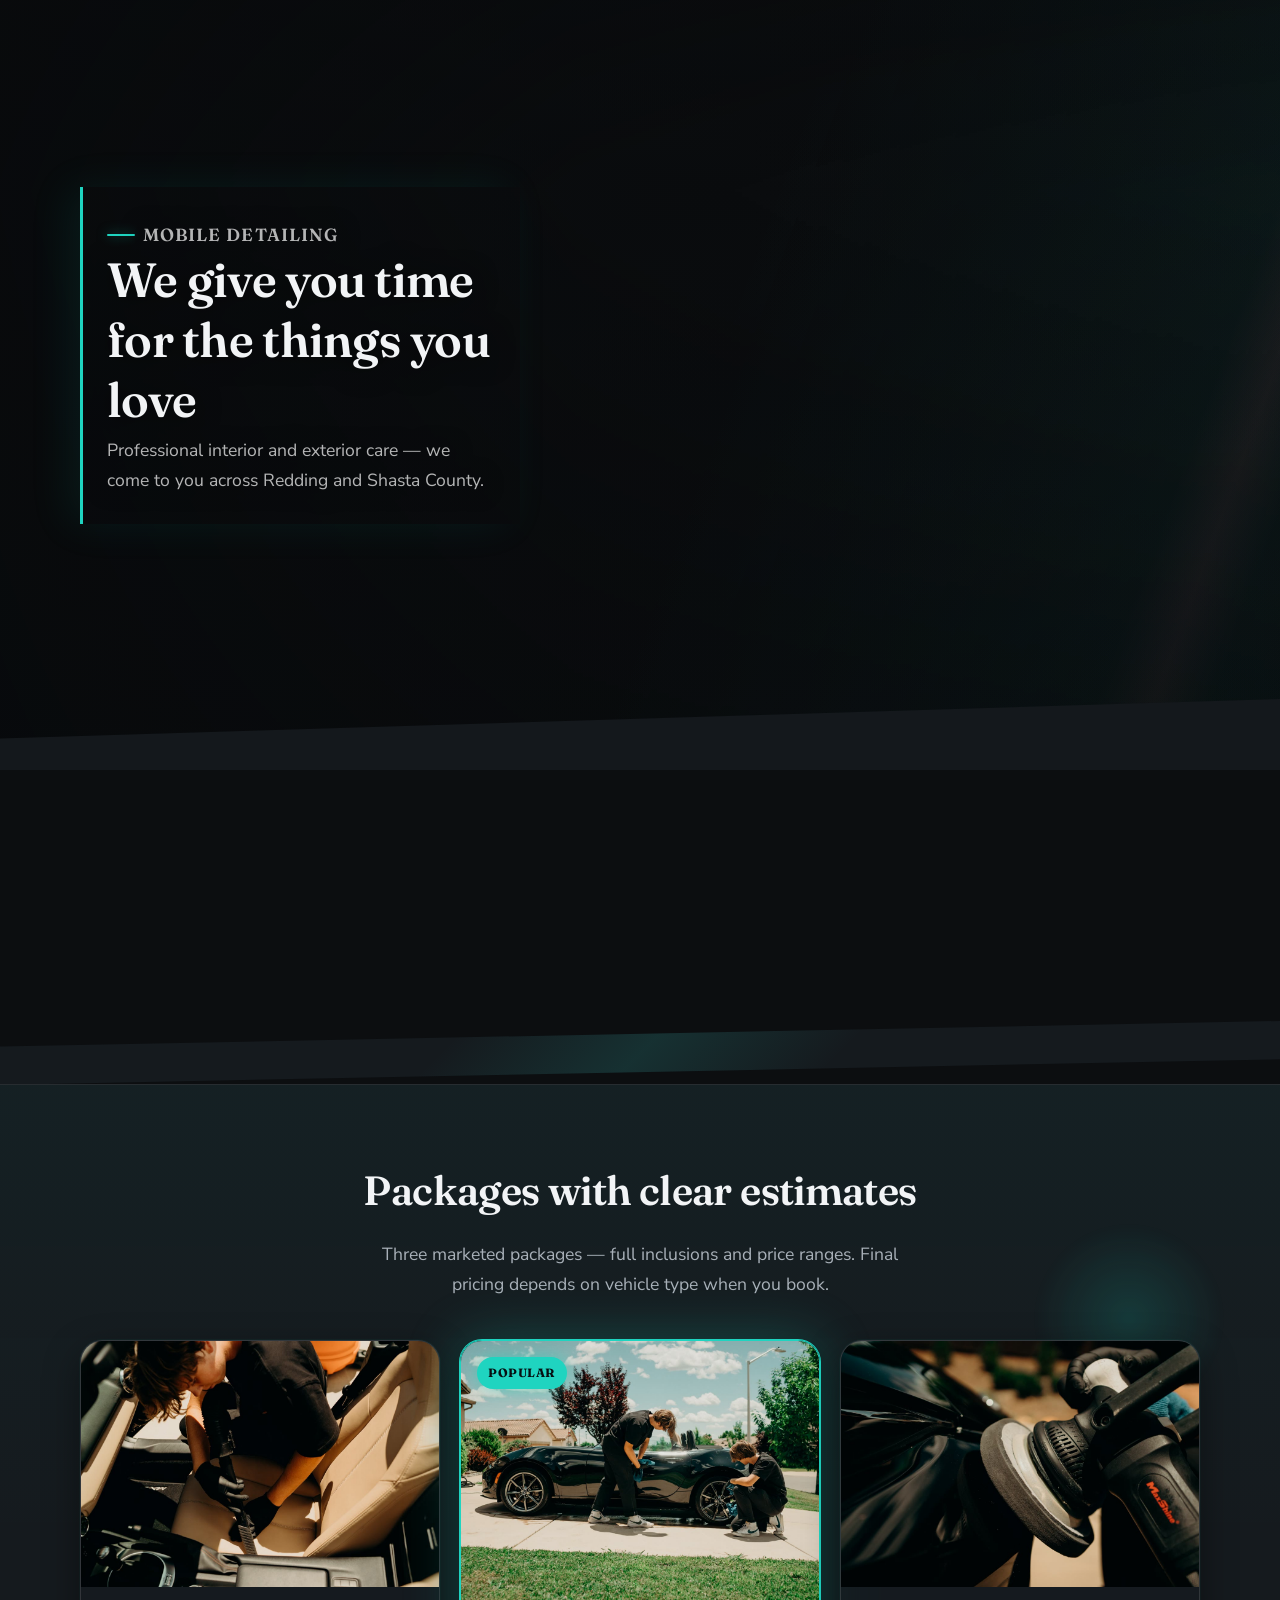
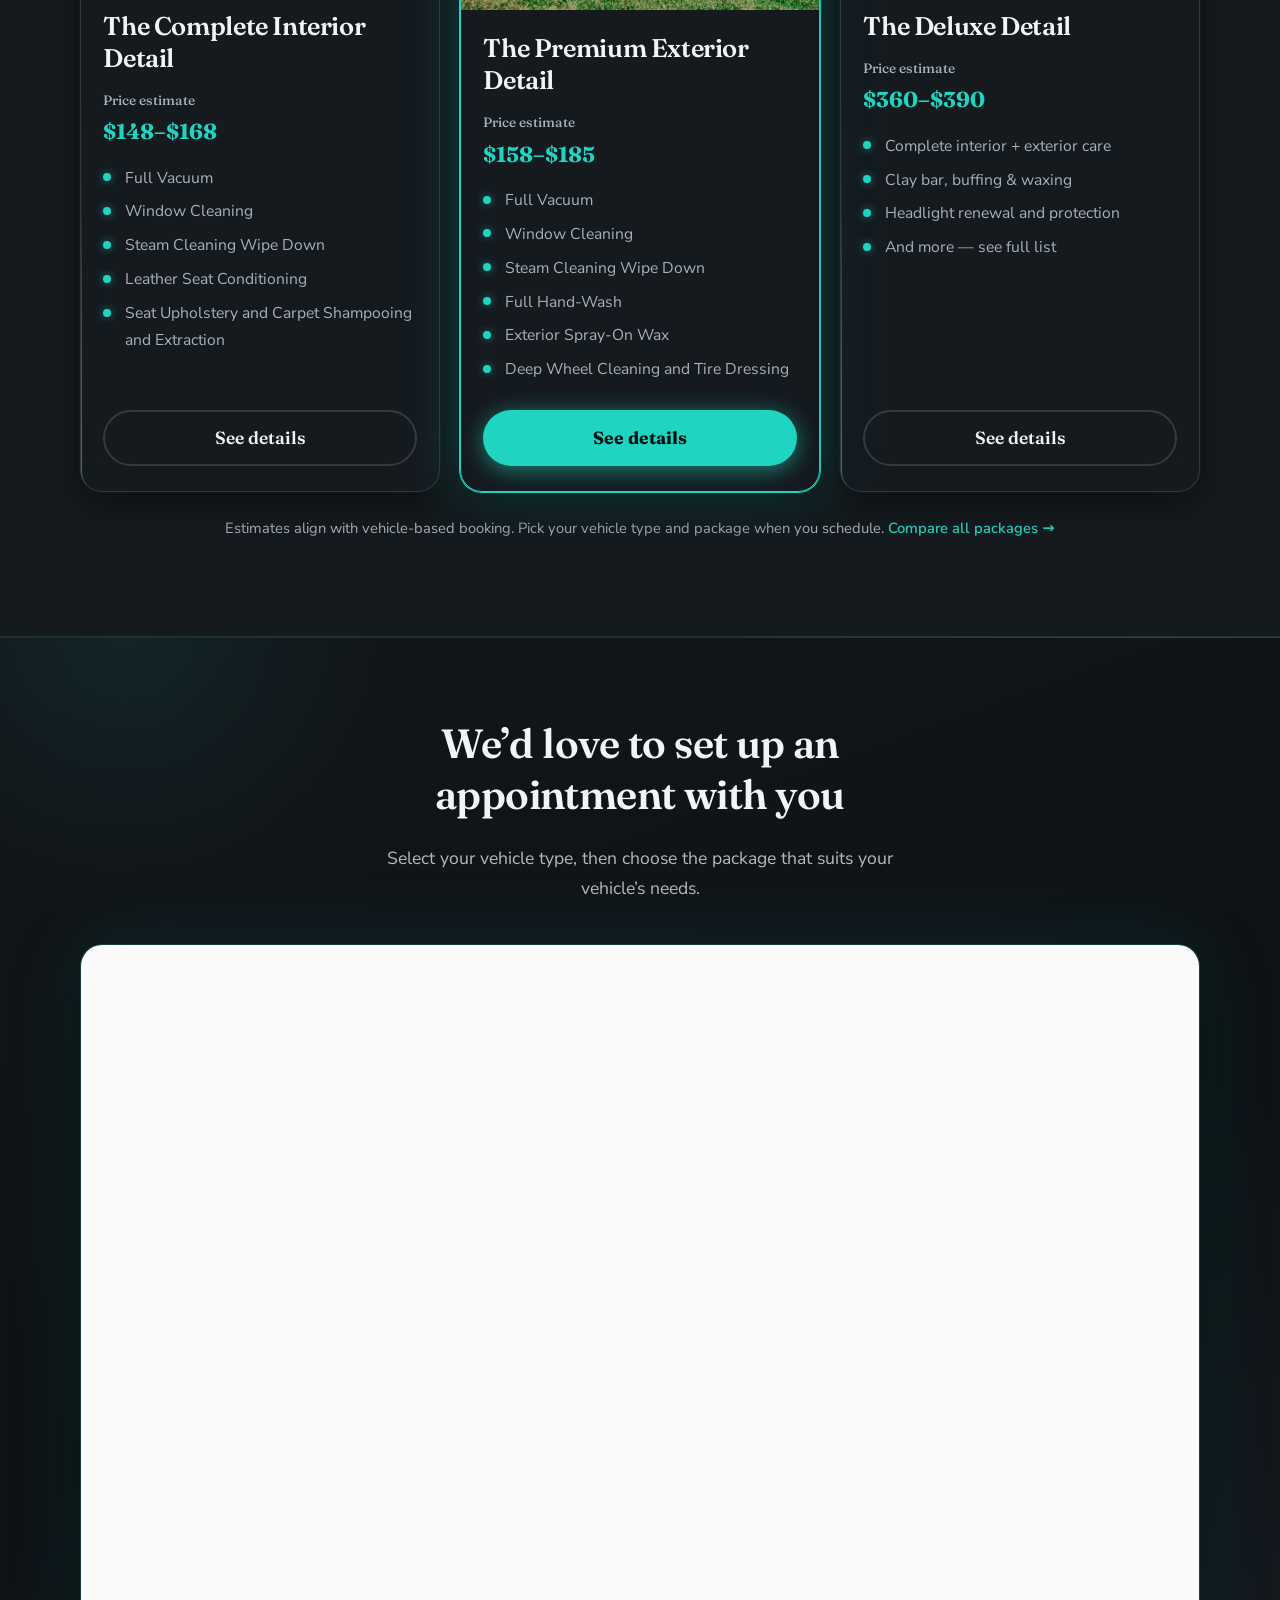
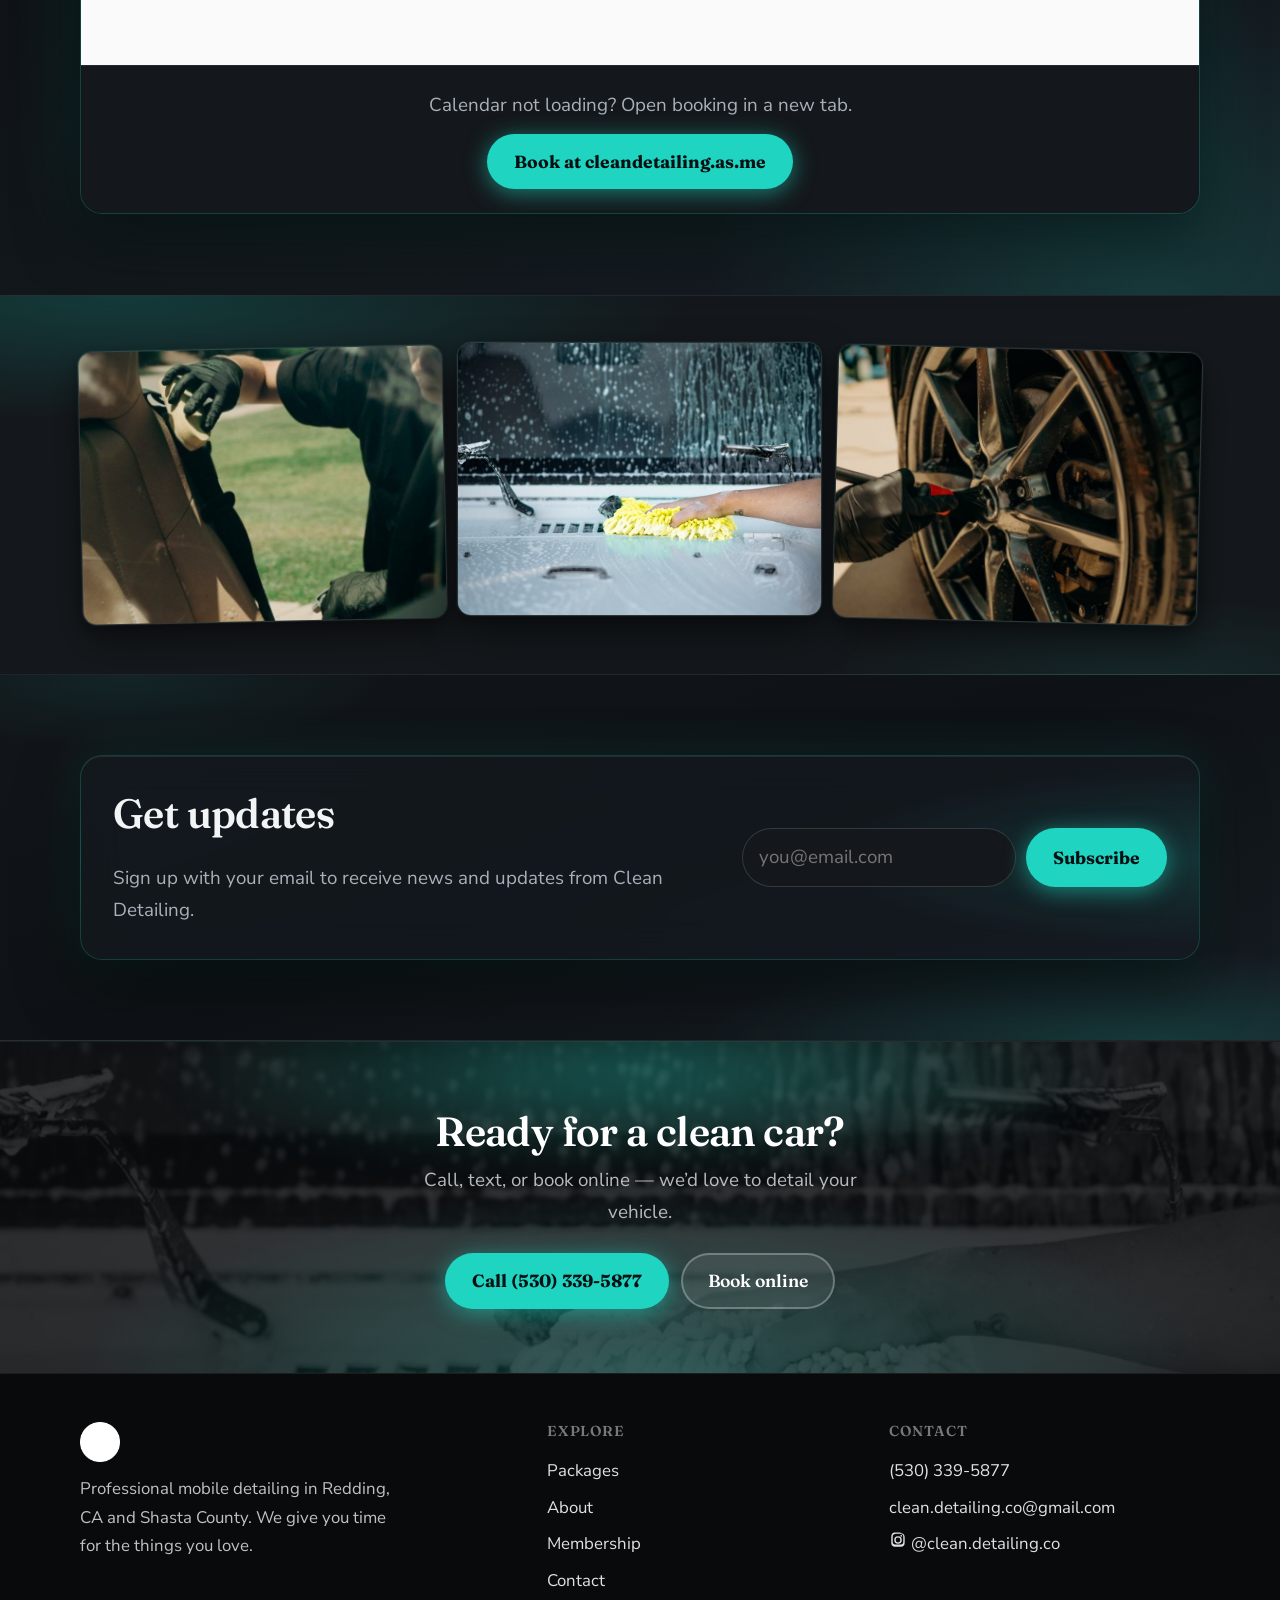
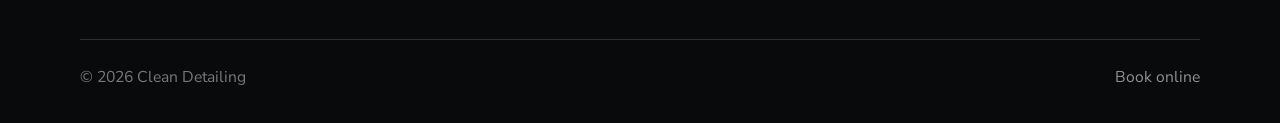
==== commit ab1f18d0: "Remove hero photo stack and clear CTA/scroll overlap Delete the right-side .hero-stack from the home" ====
--- a/index.html
+++ b/index.html
@@ -55,17 +55,6 @@
           <a class="btn btn-ghost-light" href="tel:+15303395877">Call (530) 339-5877</a>
         </div>
       </div>
-      <div class="hero-stack" data-parallax="0.24" aria-hidden="true">
-        <div class="hero-stack__frame hero-stack__frame--1">
-          <img src="assets/img/strip-1.jpg" alt="" width="800" height="600" loading="lazy">
-        </div>
-        <div class="hero-stack__frame hero-stack__frame--2">
-          <img src="assets/img/story-new.jpg" alt="" width="800" height="600" loading="lazy">
-        </div>
-        <div class="hero-stack__frame hero-stack__frame--3">
-          <img src="assets/img/strip-3.jpg" alt="" width="600" height="600" loading="lazy">
-        </div>
-      </div>
       <div class="hero-scroll-hint" aria-hidden="true">Scroll</div>
       <div class="diag-edge diag-edge--bottom" aria-hidden="true"></div>
     </section>
--- a/assets/css/styles.css
+++ b/assets/css/styles.css
@@ -1442,9 +1442,9 @@
   display: none;
   transform: translate3d(0, var(--parallax-y, 0px), 0);
 }
-@media (min-width: 980px) {
+@media (min-width: 1120px) {
   .hero-stack { display: block; }
-  .hero-content { max-width: 560px; }
+  .hero-content { max-width: 520px; }
 }
 .hero-stack__frame {
   position: absolute;
@@ -2199,3 +2199,119 @@
   .splash-sticky { position: relative; top: auto; min-height: 280px; }
   .hero-streaks { display: none; }
 }
+
+/* =========================================================
+   Hero cleanup — no right stack; CTAs clear of scroll/sticky
+   ========================================================= */
+
+/* Remove right photo stack entirely */
+.hero-stack {
+  display: none !important;
+}
+
+/* Hero copy + buttons: full width available, clear vertical rhythm */
+.hero {
+  align-items: end;
+}
+.hero-content {
+  position: relative;
+  z-index: 5;
+  max-width: 640px;
+  /* Extra bottom pad so CTAs sit above the scroll hint */
+  padding: 6.75rem 0 7.5rem;
+  padding-right: 0;
+}
+.hero .eyebrow {
+  margin-bottom: 1.2rem;
+}
+.hero h1 {
+  margin-bottom: 1.25rem;
+  max-width: 18ch;
+}
+.hero-lead {
+  margin-bottom: 0;
+  max-width: 38ch;
+}
+.hero .btn-row {
+  position: relative;
+  z-index: 6;
+  margin-top: 2.5rem;
+  gap: 1.25rem;
+}
+
+/* Scroll hint sits below CTA row, never underneath buttons */
+.hero-scroll-hint {
+  z-index: 2;
+  bottom: 1.35rem;
+  pointer-events: none;
+}
+
+/* Sticky splash stays under header; following content paints above it */
+.splash-pin {
+  position: relative;
+  z-index: 0;
+  /* Shorter pin so sticky doesn't trap scroll as long */
+  height: 120vh;
+}
+.splash-sticky {
+  position: sticky;
+  top: var(--header-h);
+  z-index: 1;
+  isolation: isolate;
+}
+.splash-sticky > .container,
+.splash-copy {
+  position: relative;
+  z-index: 2;
+}
+
+/* Content after splash scrolls over the pin, never under header CTAs */
+.splash-pin + .diag-divider,
+.splash-pin ~ .section {
+  position: relative;
+  z-index: 2;
+}
+
+/* Header always on top of sticky splash / page content */
+.site-header {
+  z-index: 100;
+}
+
+@media (min-width: 980px) {
+  .hero-content {
+    max-width: 640px;
+    padding: 7.25rem 0 8rem;
+  }
+}
+
+@media (max-width: 900px) {
+  .splash-pin { height: auto; }
+  .splash-sticky {
+    position: relative;
+    top: auto;
+    z-index: auto;
+    min-height: 320px;
+    padding: 4rem 0;
+  }
+  .hero-content {
+    padding: 5rem 0 5.5rem;
+    max-width: none;
+  }
+}
+
+@media (max-width: 600px) {
+  .hero-content {
+    padding: 4.75rem 0 4.5rem;
+  }
+  .hero h1 { max-width: none; }
+  .hero .btn-row {
+    margin-top: 2rem;
+    gap: 0.95rem;
+  }
+  .hero-scroll-hint { display: none; }
+}
+
+@media (prefers-reduced-motion: reduce) {
+  .splash-pin { height: auto !important; }
+  .splash-sticky { position: relative !important; top: auto !important; }
+}
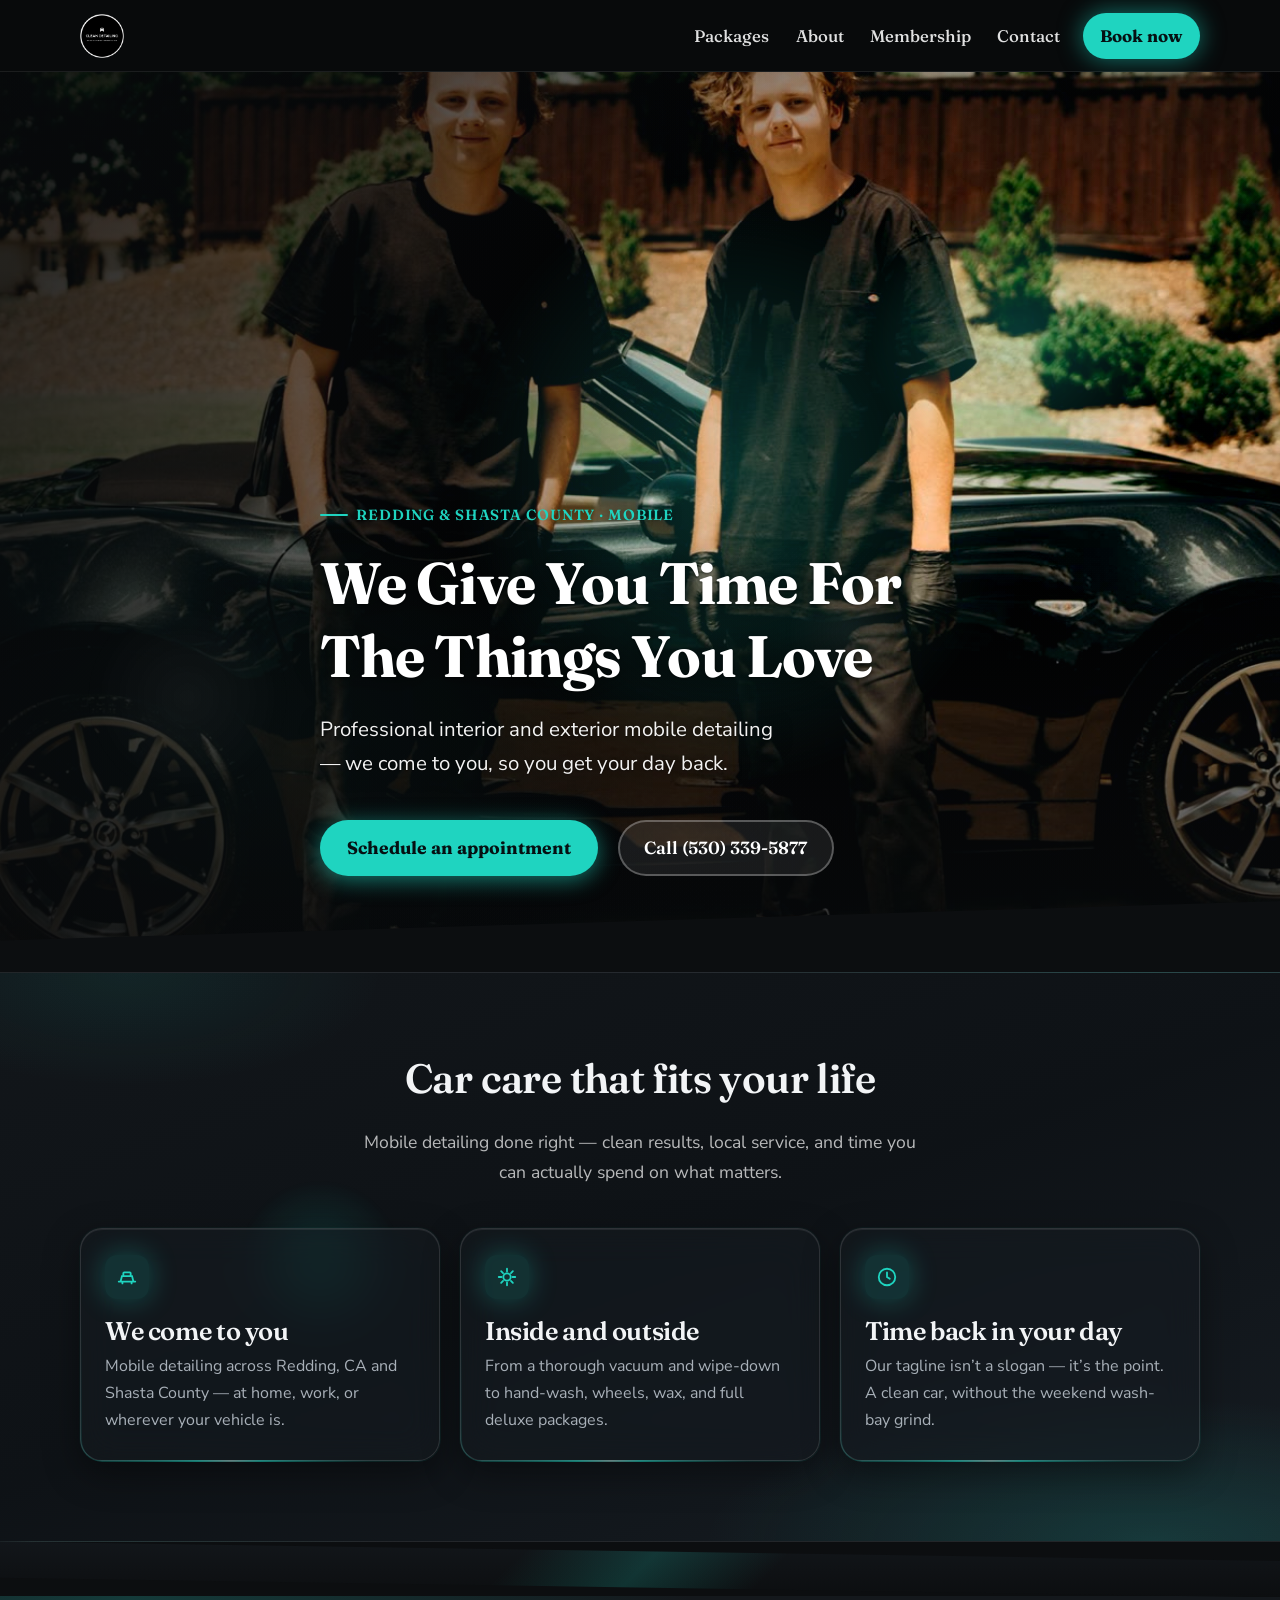
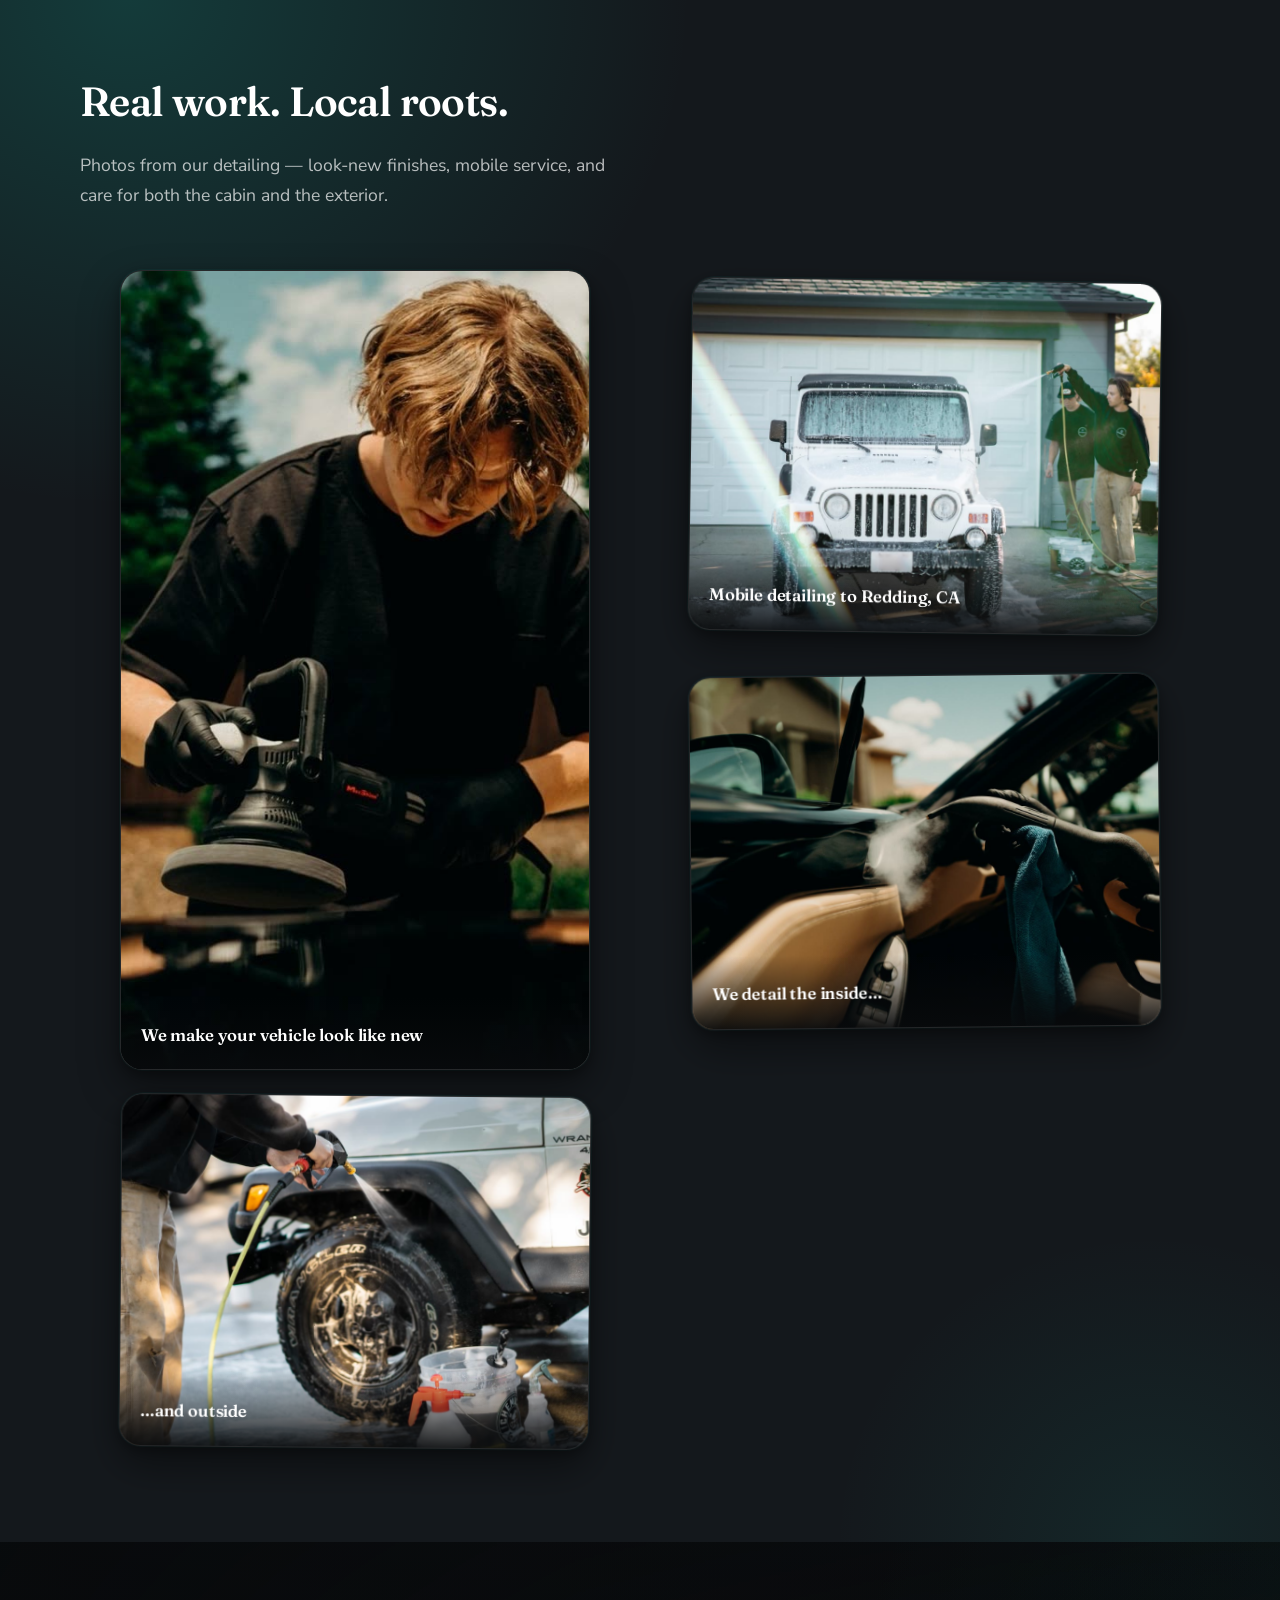
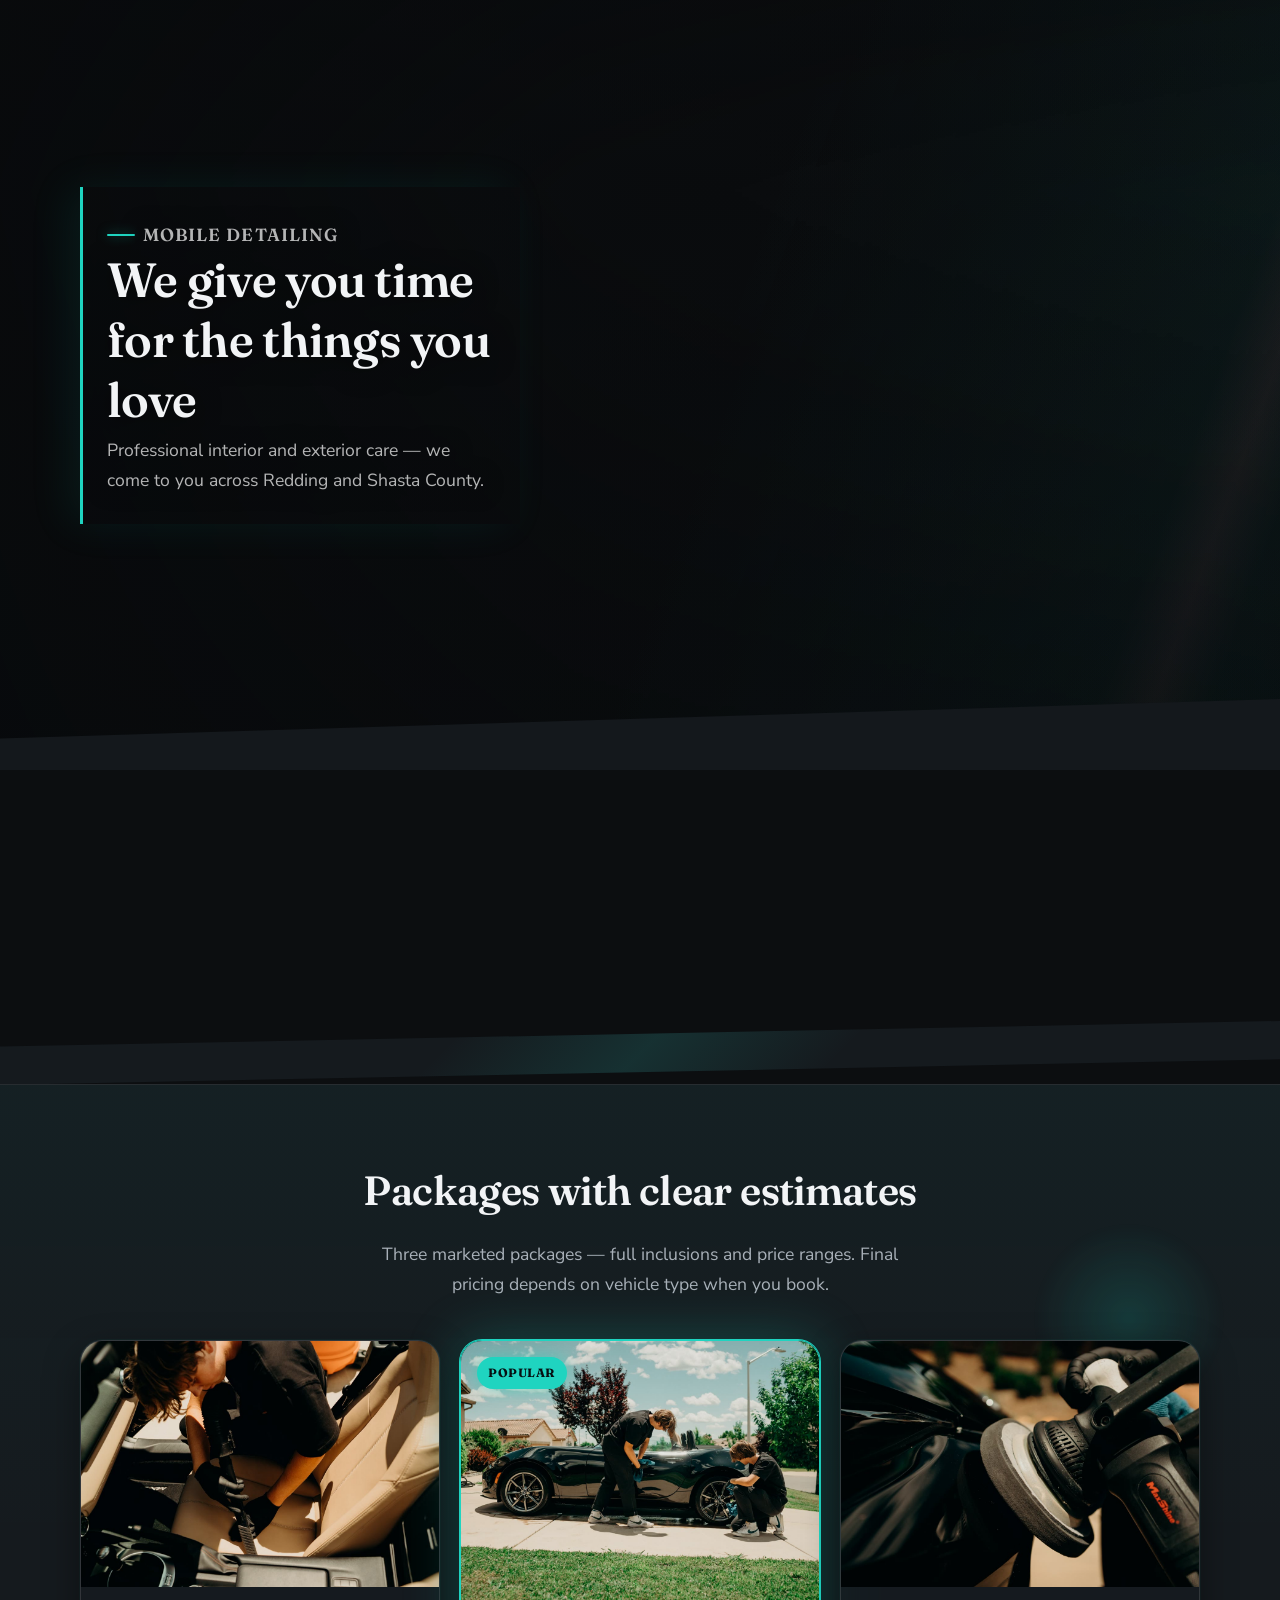
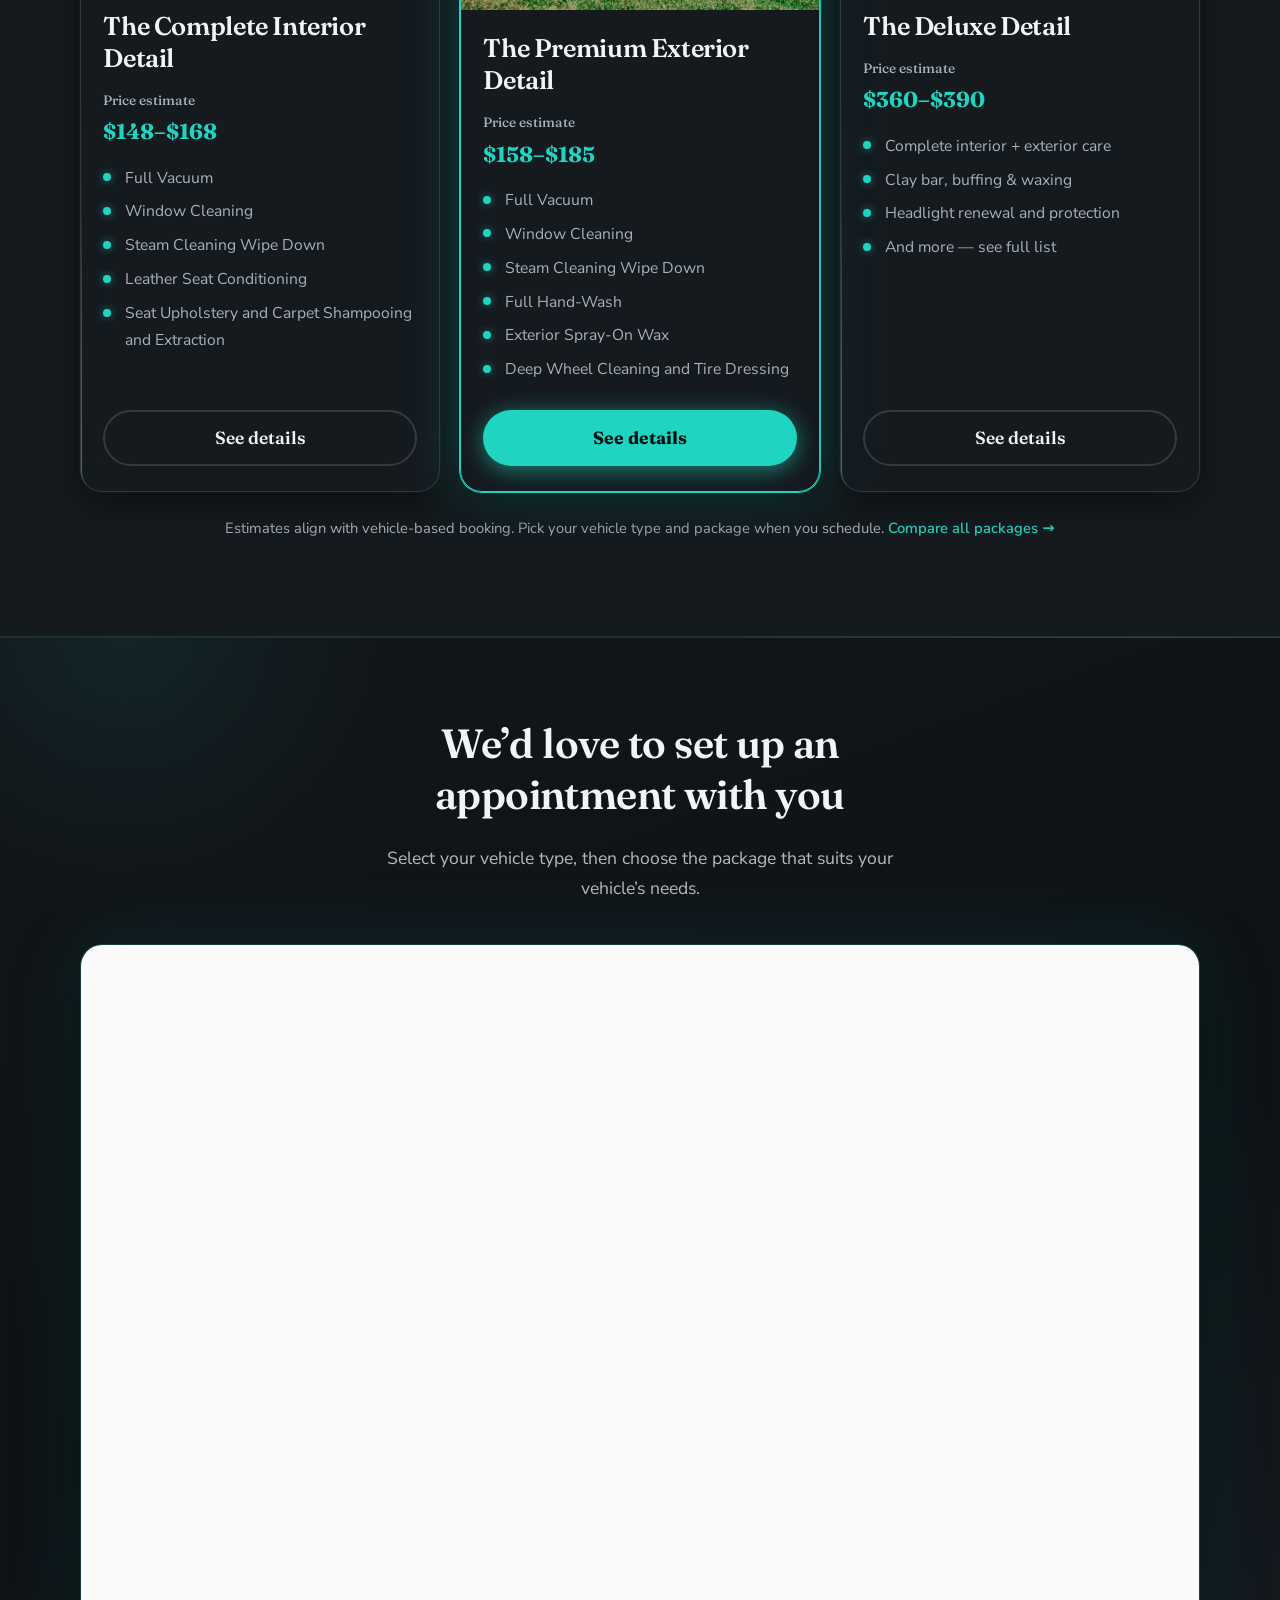
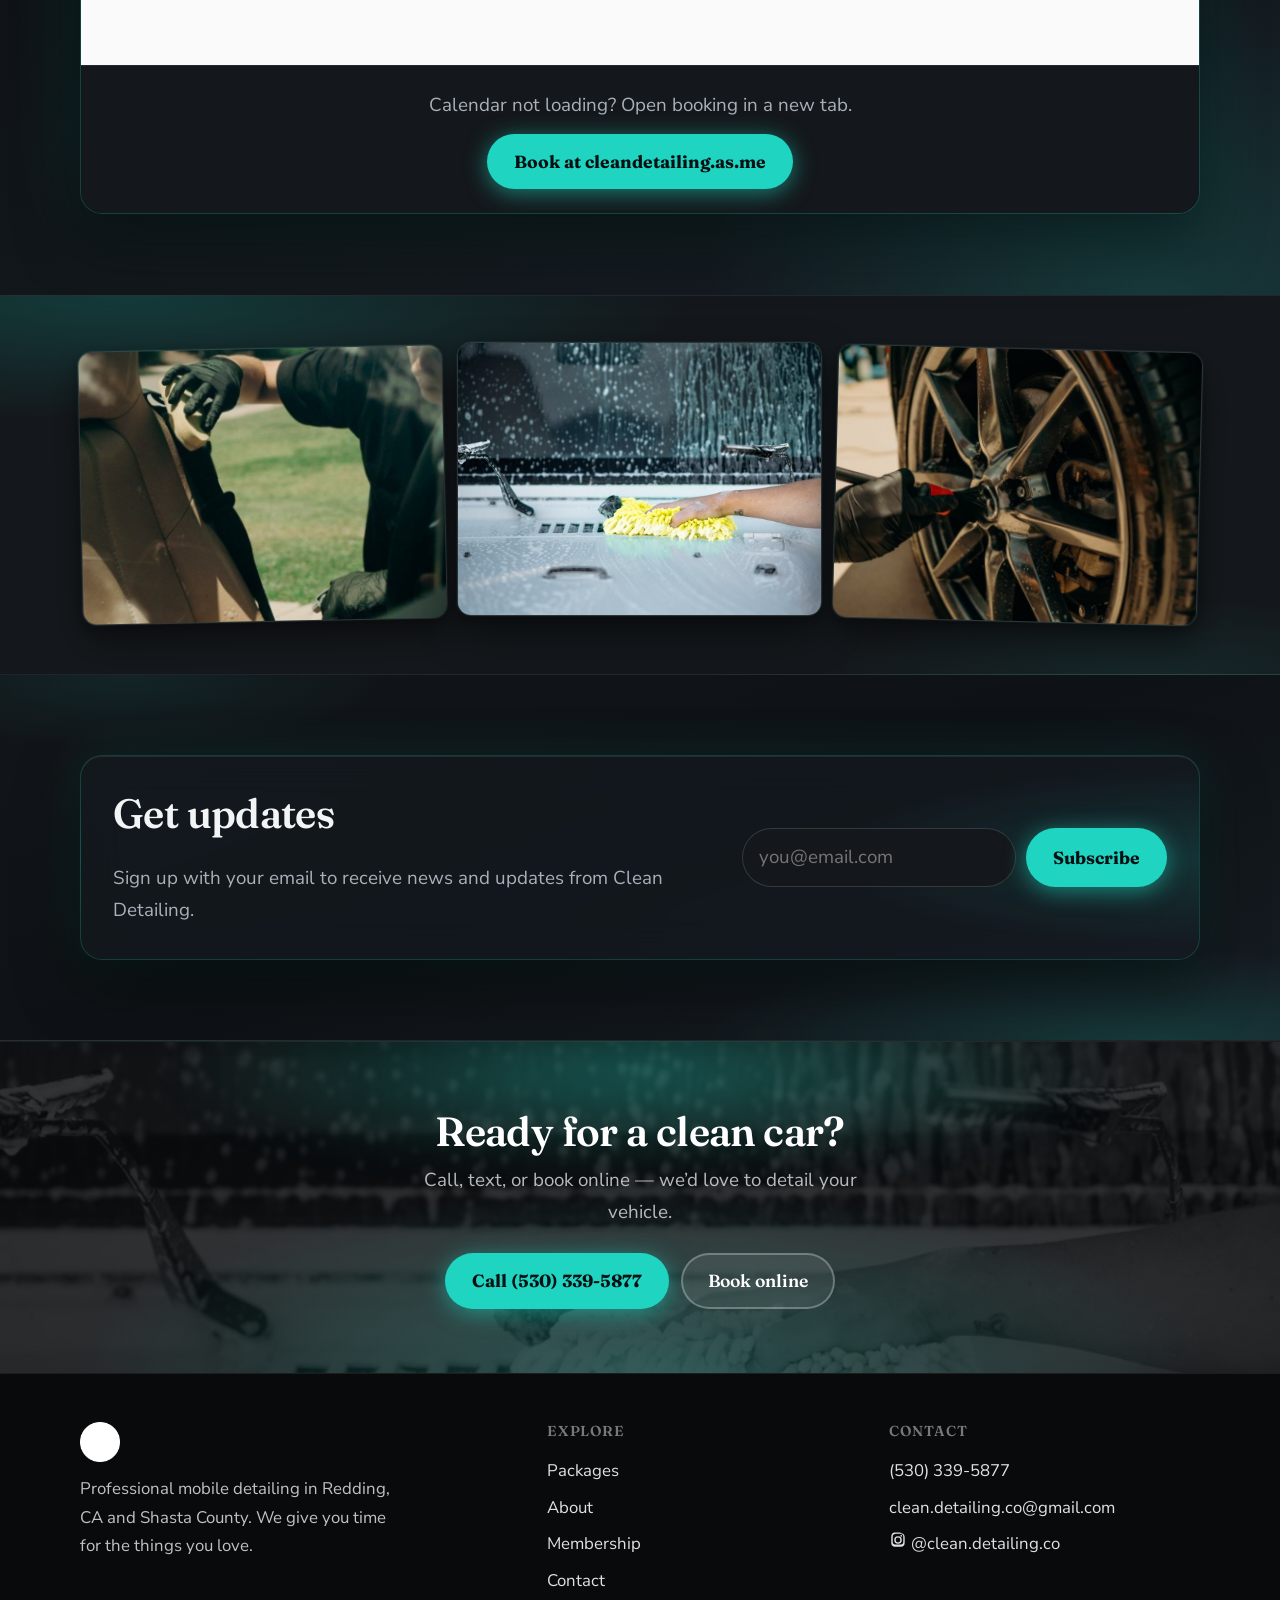
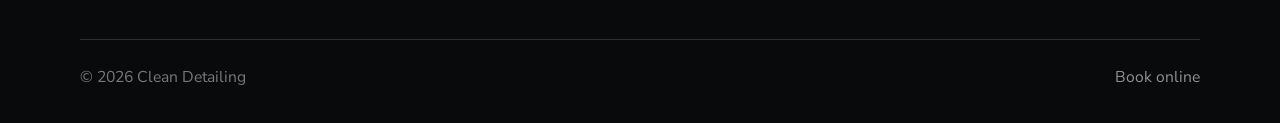
==== commit 2bf7555e: "Remove hero Scroll hint that sat behind CTA buttons Derek reported SCROLL/ROLL layered under Schedul" ====
--- a/index.html
+++ b/index.html
@@ -55,7 +55,6 @@
           <a class="btn btn-ghost-light" href="tel:+15303395877">Call (530) 339-5877</a>
         </div>
       </div>
-      <div class="hero-scroll-hint" aria-hidden="true">Scroll</div>
       <div class="diag-edge diag-edge--bottom" aria-hidden="true"></div>
     </section>
 
--- a/assets/css/styles.css
+++ b/assets/css/styles.css
@@ -356,35 +356,6 @@
 }
 .hero .btn-row { margin-top: 1.75rem; }
 
-.hero-scroll-hint {
-  position: absolute;
-  bottom: 1.5rem;
-  left: 50%;
-  transform: translateX(-50%);
-  z-index: 2;
-  display: flex;
-  flex-direction: column;
-  align-items: center;
-  gap: 0.4rem;
-  color: rgba(255,255,255,0.55);
-  font-family: var(--font-display);
-  font-size: 0.78rem;
-  letter-spacing: 0.12em;
-  text-transform: uppercase;
-  pointer-events: none;
-}
-.hero-scroll-hint::after {
-  content: "";
-  width: 1px;
-  height: 36px;
-  background: linear-gradient(var(--accent), transparent);
-  animation: scroll-pulse 1.8s var(--ease) infinite;
-}
-@keyframes scroll-pulse {
-  0%, 100% { opacity: 0.35; transform: scaleY(0.7); transform-origin: top; }
-  50% { opacity: 1; transform: scaleY(1); transform-origin: top; }
-}
-
 /* ----- Sections ----- */
 .section {
   padding: 5rem 0;
@@ -1275,7 +1246,6 @@
   }
   .reveal { opacity: 1; transform: none; }
   .hero-media { transform: none !important; }
-  .hero-scroll-hint::after { animation: none; }
   .tilt-card,
   .tilt-card.is-tilting {
     transform: none !important;
@@ -1301,7 +1271,6 @@
   .hero-content { padding: 4rem 0 3.5rem; }
   .nav a { font-size: 1.1rem; }
   .btn { font-size: 1.05rem; }
-  .hero-scroll-hint { display: none; }
 }
 
 
@@ -2201,7 +2170,7 @@
 }
 
 /* =========================================================
-   Hero cleanup — no right stack; CTAs clear of scroll/sticky
+   Hero cleanup — no right stack; no scroll hint under CTAs
    ========================================================= */
 
 /* Remove right photo stack entirely */
@@ -2217,8 +2186,7 @@
   position: relative;
   z-index: 5;
   max-width: 640px;
-  /* Extra bottom pad so CTAs sit above the scroll hint */
-  padding: 6.75rem 0 7.5rem;
+  padding: 6.75rem 0 5.5rem;
   padding-right: 0;
 }
 .hero .eyebrow {
@@ -2237,13 +2205,6 @@
   z-index: 6;
   margin-top: 2.5rem;
   gap: 1.25rem;
-}
-
-/* Scroll hint sits below CTA row, never underneath buttons */
-.hero-scroll-hint {
-  z-index: 2;
-  bottom: 1.35rem;
-  pointer-events: none;
 }
 
 /* Sticky splash stays under header; following content paints above it */
@@ -2280,7 +2241,7 @@
 @media (min-width: 980px) {
   .hero-content {
     max-width: 640px;
-    padding: 7.25rem 0 8rem;
+    padding: 7.25rem 0 6rem;
   }
 }
 
@@ -2308,7 +2269,6 @@
     margin-top: 2rem;
     gap: 0.95rem;
   }
-  .hero-scroll-hint { display: none; }
 }
 
 @media (prefers-reduced-motion: reduce) {
